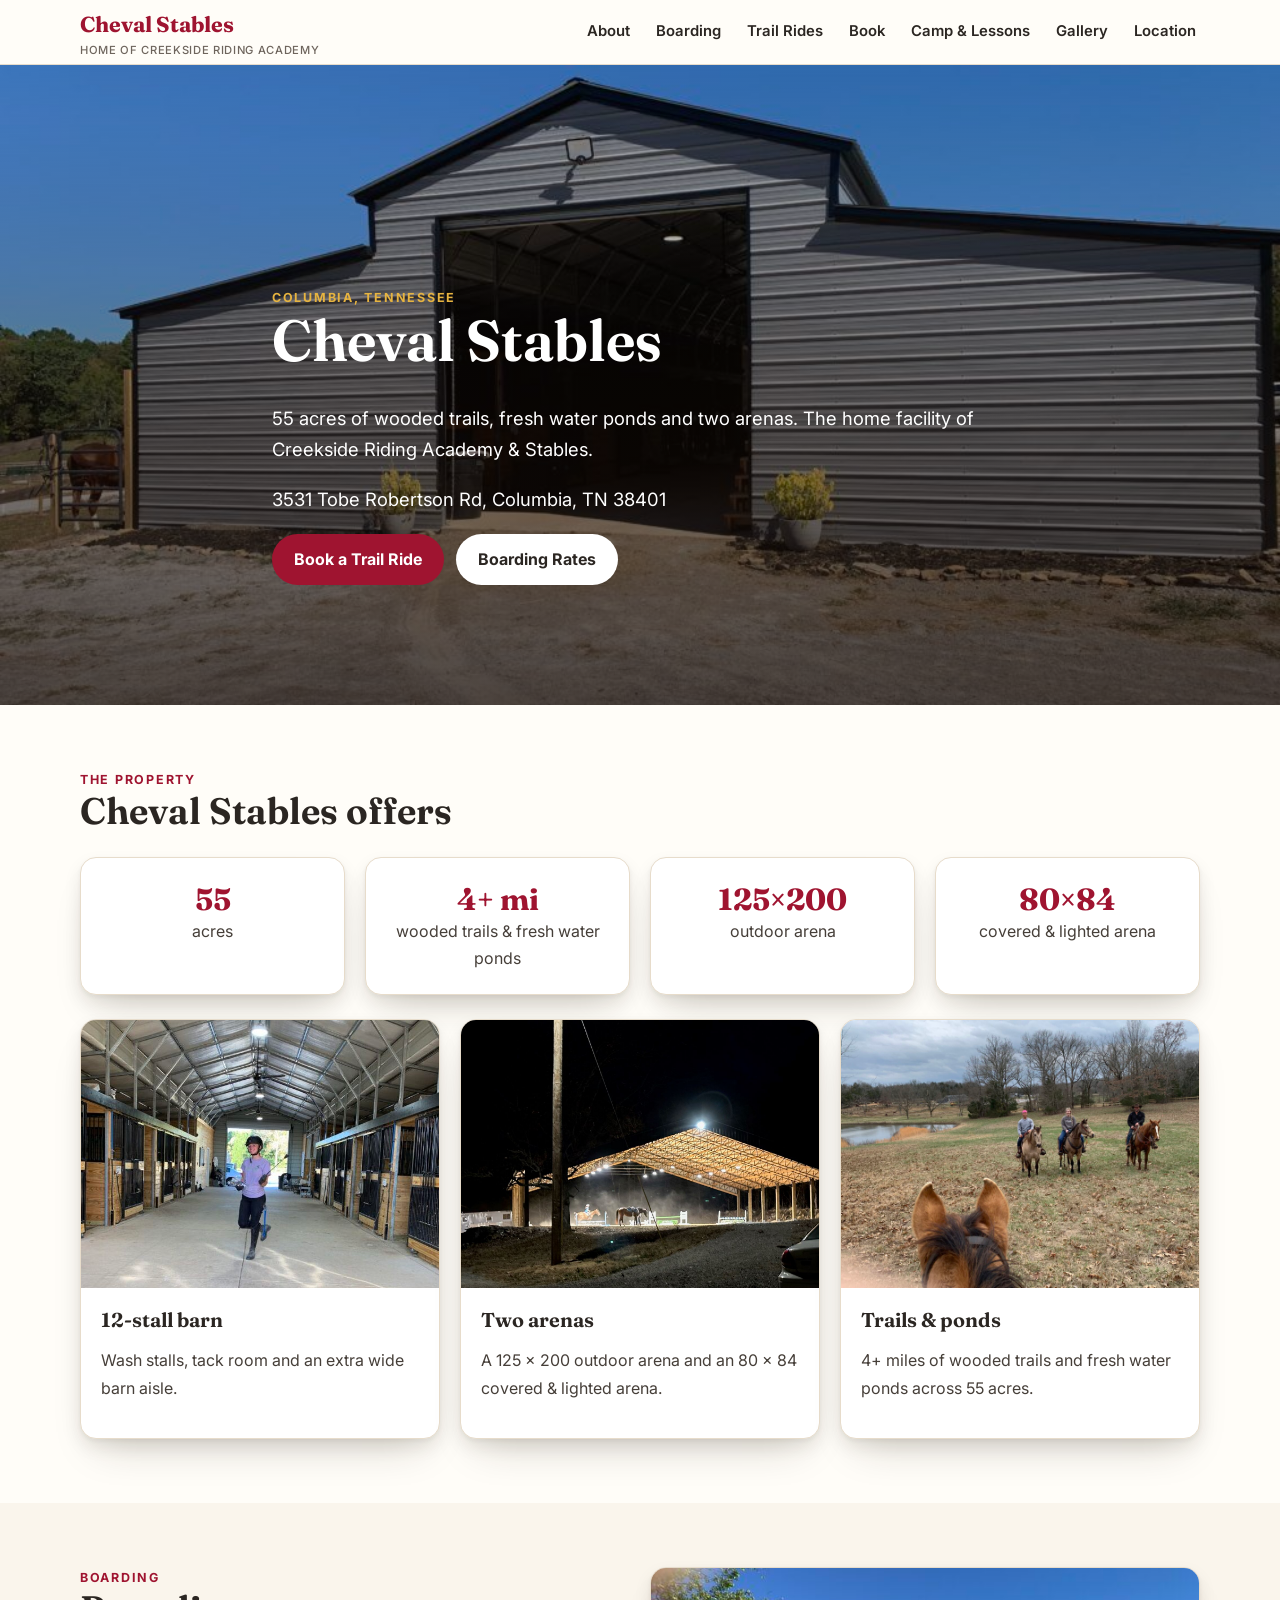
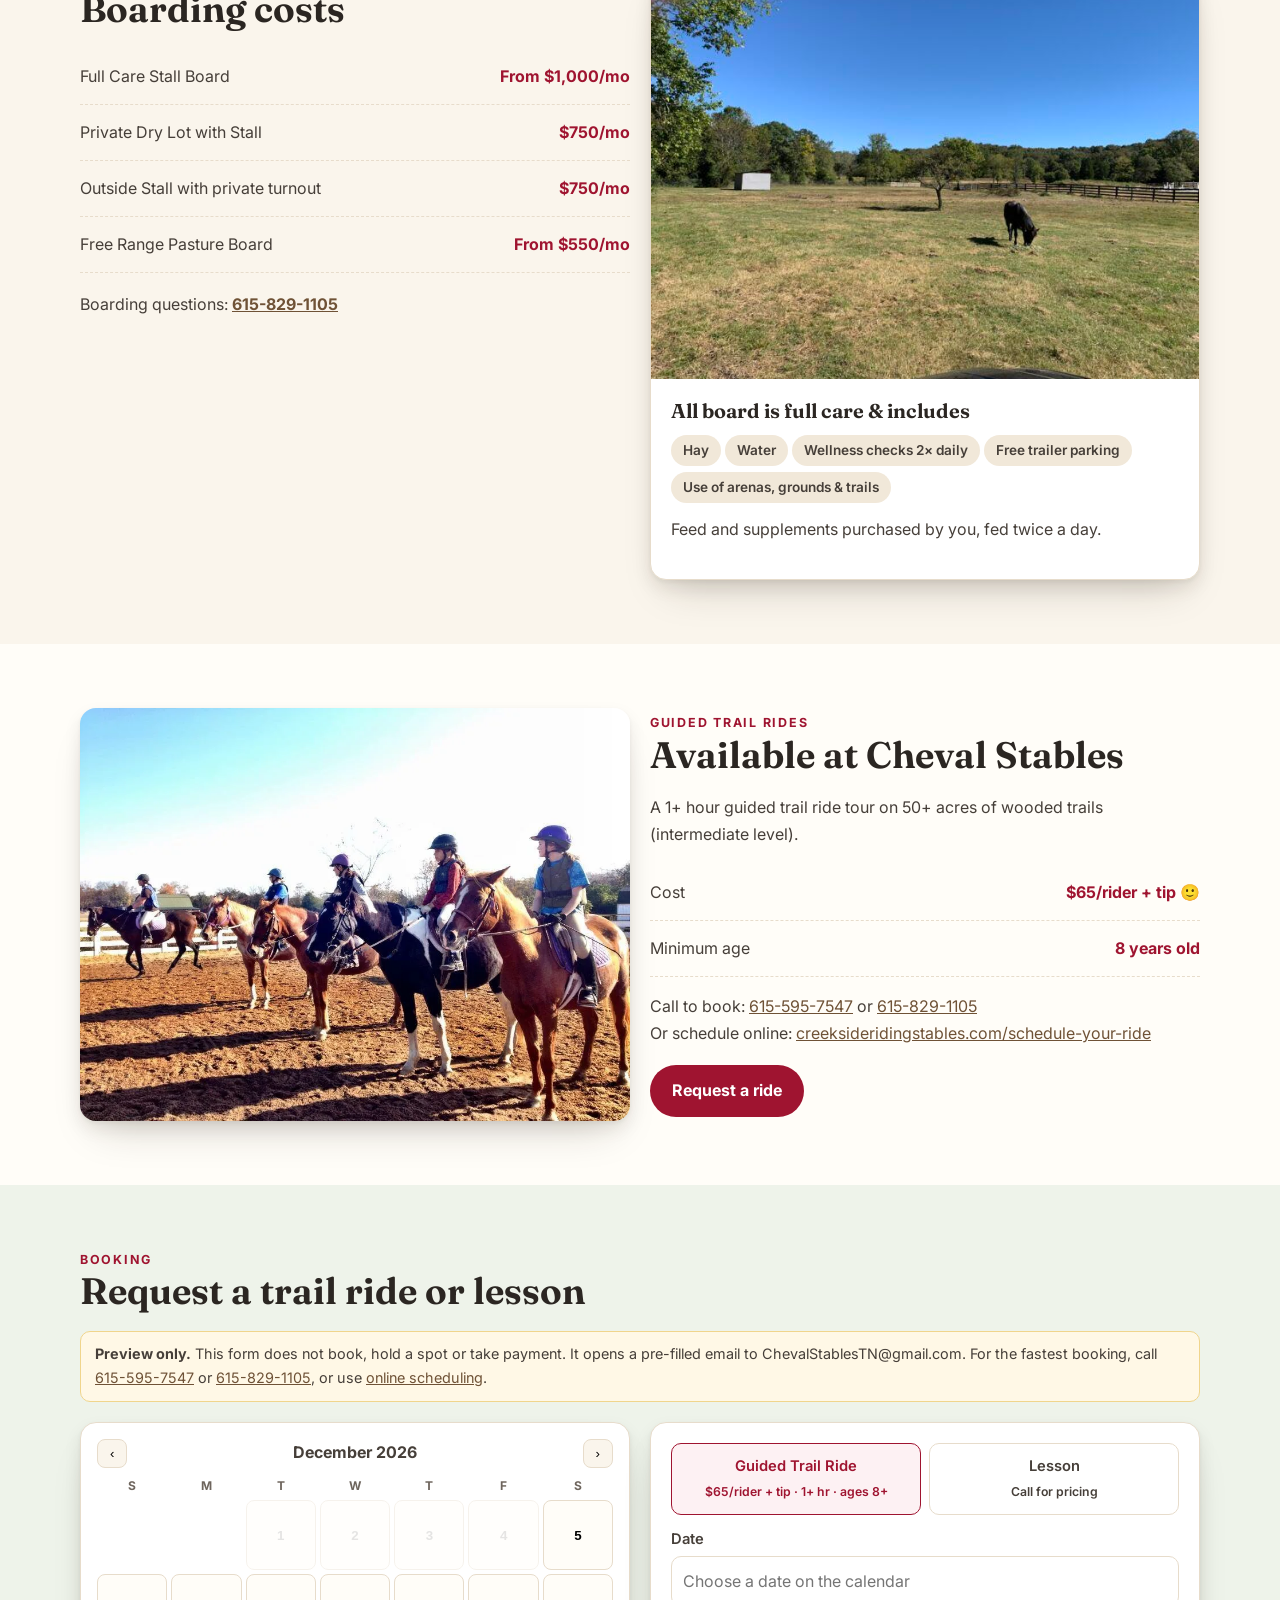
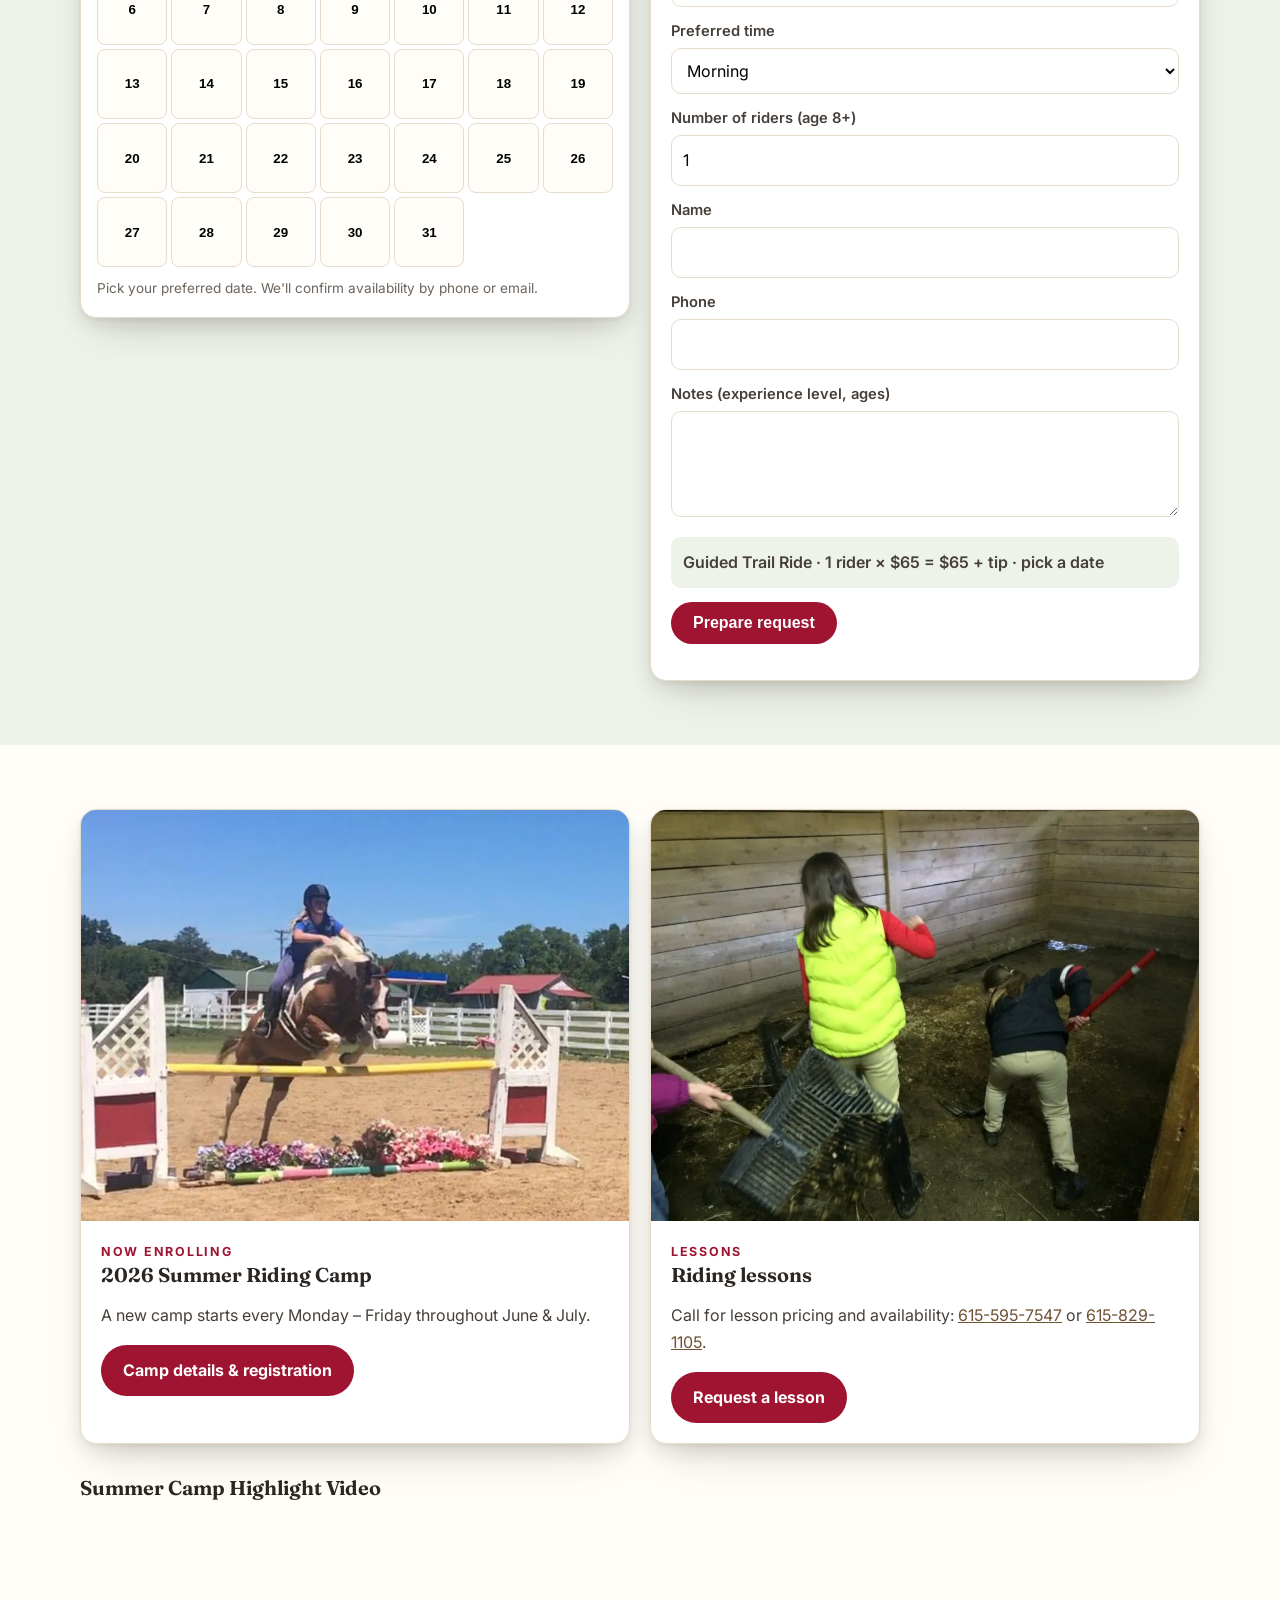
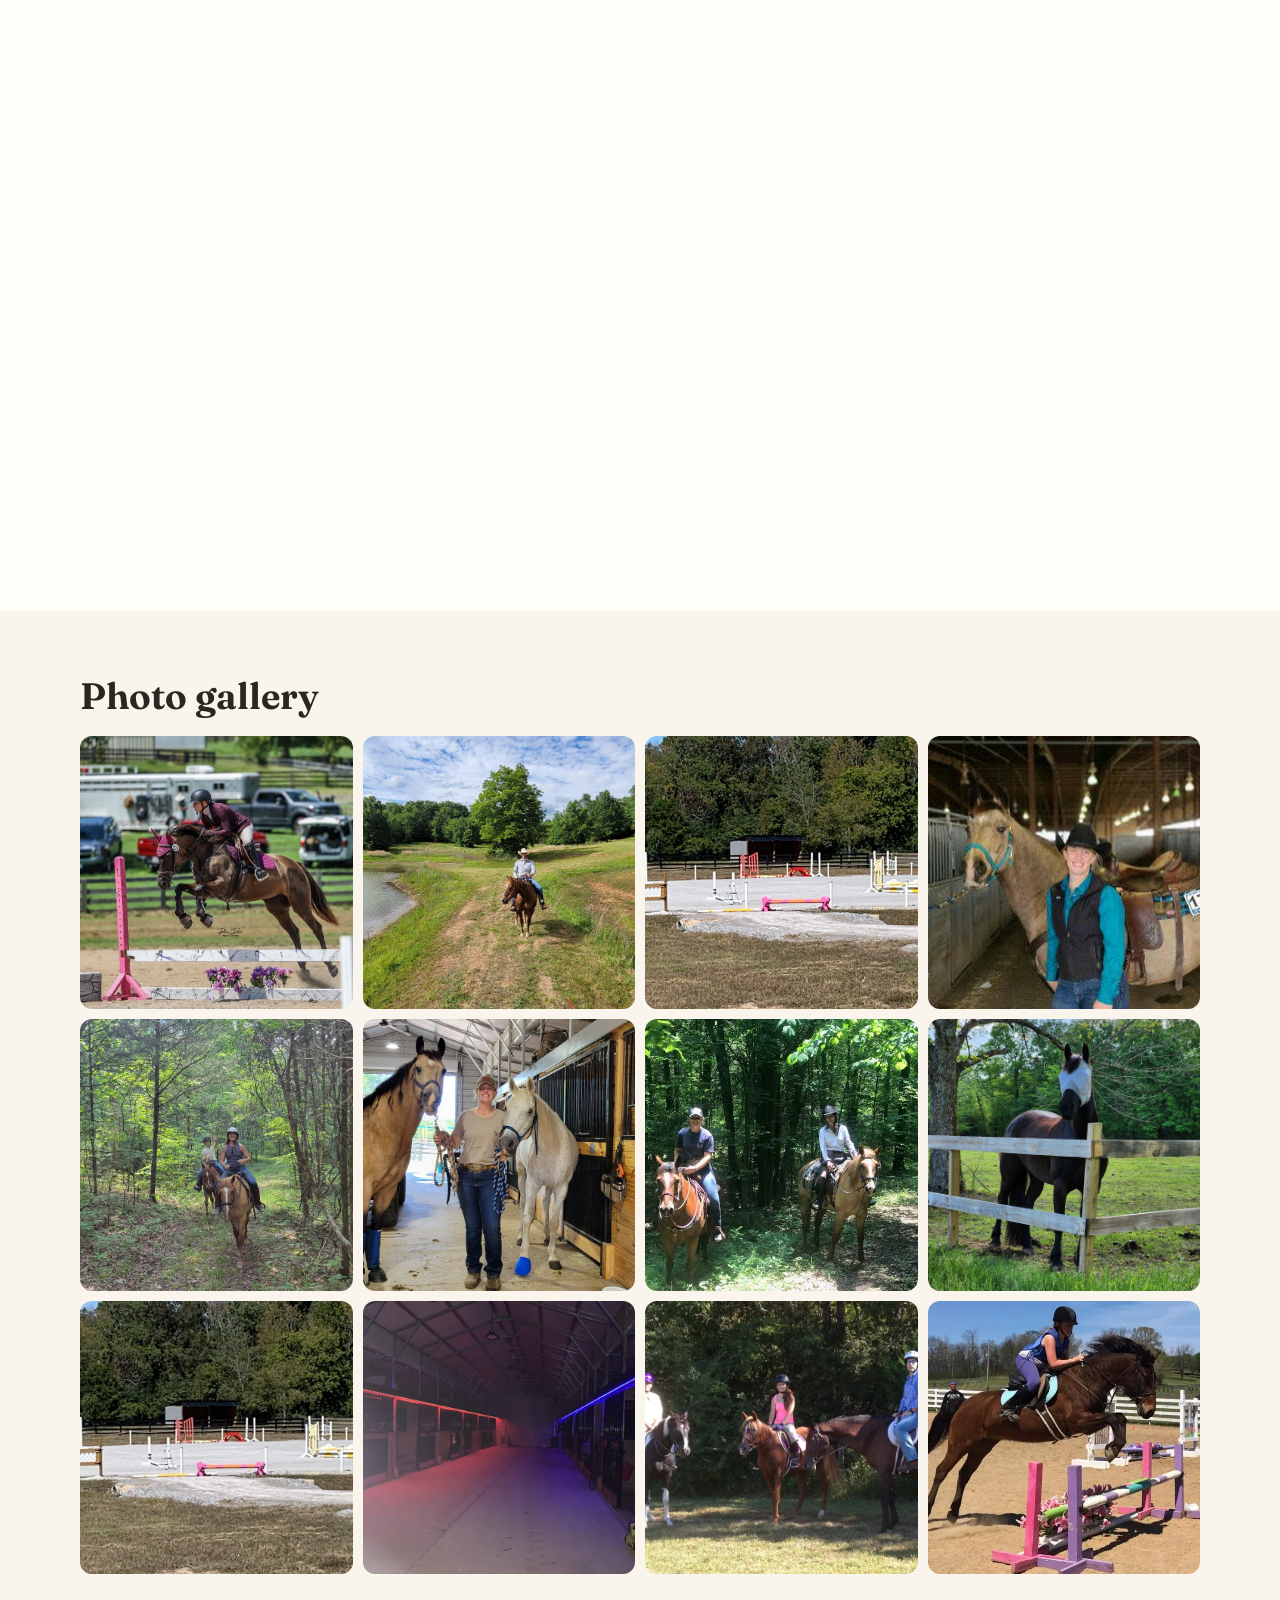
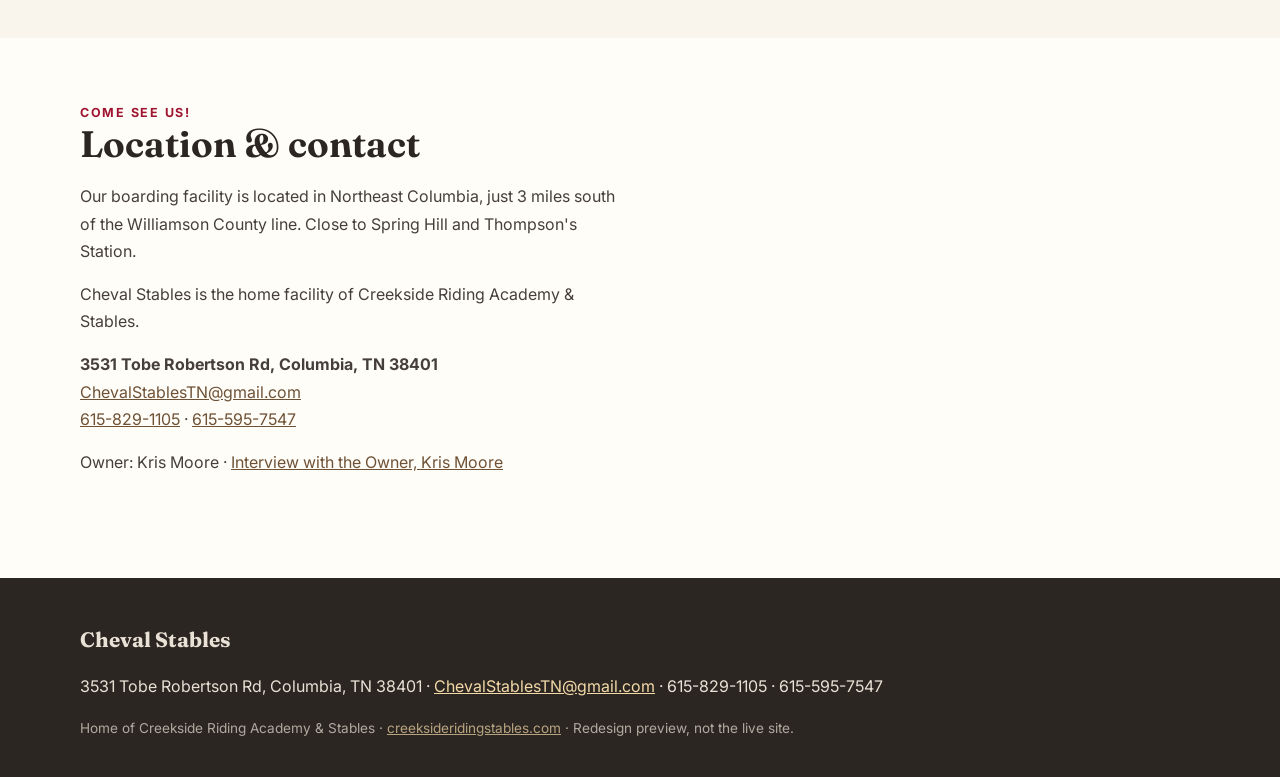
==== index.html @ 829c34f7 "Cheval Stables redesign preview (draft)" ====
<!doctype html><html lang="en"><head><meta charset="utf-8"><meta name="viewport" content="width=device-width,initial-scale=1">
<title>Cheval Stables · Boarding, Trail Rides & Lessons · Columbia, TN</title>
<meta name="description" content="Cheval Stables, 3531 Tobe Robertson Rd, Columbia, TN, home facility of Creekside Riding Academy & Stables. 55 acres, horse boarding, guided trail rides, lessons and summer camp.">
<link rel="preconnect" href="https://fonts.googleapis.com"><link href="https://fonts.googleapis.com/css2?family=Fraunces:opsz,wght@9..144,600;9..144,700&family=Inter:wght@400;600;700&display=swap" rel="stylesheet">
<link rel="stylesheet" href="css/style.css"></head><body>
<header><div class="wrap bar"><a class="brand" href="#top">Cheval Stables<small>Home of Creekside Riding Academy</small></a>
<nav><button class="tog" aria-expanded="false" aria-label="Menu">Menu</button><ul><li><a href="#about">About</a></li><li><a href="#boarding">Boarding</a></li><li><a href="#trail">Trail Rides</a></li><li><a href="#book">Book</a></li><li><a href="#camp">Camp & Lessons</a></li><li><a href="#gallery">Gallery</a></li><li><a href="#location">Location</a></li></ul></nav></div></header>
<main id="top">
<section class="hero"><div class="wrap"><div class="eyebrow">Columbia, Tennessee</div><h1>Cheval Stables</h1>
<p>55 acres of wooded trails, fresh water ponds and two arenas. The home facility of Creekside Riding Academy &amp; Stables.</p>
<p>3531 Tobe Robertson Rd, Columbia, TN 38401</p>
<div class="ctas"><a class="btn" href="#book">Book a Trail Ride</a><a class="btn alt" href="#boarding">Boarding Rates</a></div></div></section>

<section id="about"><div class="wrap"><div class="eyebrow" style="color:var(--red)">The Property</div><h2>Cheval Stables offers</h2>
<div class="grid g4" style="margin:24px 0"><div class="card stat"><b>55</b>acres</div><div class="card stat"><b>4+ mi</b>wooded trails &amp; fresh water ponds</div><div class="card stat"><b>125×200</b>outdoor arena</div><div class="card stat"><b>80×84</b>covered &amp; lighted arena</div></div>
<div class="grid g3">
<div class="card"><img src="img/Barn-aisle-Charlize-640x853b.jpg" alt="Barn aisle"><div class="b"><h3>12-stall barn</h3><p>Wash stalls, tack room and an extra wide barn aisle.</p></div></div>
<div class="card"><img src="img/Lighted-arena.jpg" alt="Covered and lighted arena"><div class="b"><h3>Two arenas</h3><p>A 125 × 200 outdoor arena and an 80 × 84 covered &amp; lighted arena.</p></div></div>
<div class="card"><img src="img/Trail-riders-near-pond-scaled.jpg" alt="Trail riders near a pond"><div class="b"><h3>Trails &amp; ponds</h3><p>4+ miles of wooded trails and fresh water ponds across 55 acres.</p></div></div></div></div></section>

<section id="boarding" class="alt-bg"><div class="wrap grid g2" style="align-items:start"><div><div class="eyebrow" style="color:var(--red)">Boarding</div><h2>Boarding costs</h2>
<div class="price"><span>Full Care Stall Board</span><b>From $1,000/mo</b></div>
<div class="price"><span>Private Dry Lot with Stall</span><b>$750/mo</b></div>
<div class="price"><span>Outside Stall with private turnout</span><b>$750/mo</b></div>
<div class="price"><span>Free Range Pasture Board</span><b>From $550/mo</b></div>
<p style="margin-top:18px">Boarding questions: <a href="tel:6158291105"><b>615-829-1105</b></a></p></div>
<div class="card"><img src="img/kbar-pasture-640x480-1.jpg" alt="Pasture"><div class="b"><h3>All board is full care &amp; includes</h3>
<span class="pill">Hay</span><span class="pill">Water</span><span class="pill">Wellness checks 2× daily</span><span class="pill">Free trailer parking</span><span class="pill">Use of arenas, grounds &amp; trails</span>
<p style="margin-top:10px">Feed and supplements purchased by you, fed twice a day.</p></div></div></div></section>

<section id="trail"><div class="wrap grid g2" style="align-items:center"><img src="img/home-trail.webp" alt="Guided trail ride" style="border-radius:var(--r);box-shadow:var(--sh)">
<div><div class="eyebrow" style="color:var(--red)">Guided Trail Rides</div><h2>Available at Cheval Stables</h2>
<p>A 1+ hour guided trail ride tour on 50+ acres of wooded trails (intermediate level).</p>
<div class="price"><span>Cost</span><b>$65/rider + tip 🙂</b></div><div class="price"><span>Minimum age</span><b>8 years old</b></div>
<p style="margin-top:16px">Call to book: <a href="tel:6155957547">615-595-7547</a> or <a href="tel:6158291105">615-829-1105</a><br>Or schedule online: <a href="https://creeksideridingstables.com/schedule-your-ride">creeksideridingstables.com/schedule-your-ride</a></p>
<div class="ctas"><a class="btn" href="#book">Request a ride</a></div></div></div></section>

<section id="book" class="green-bg"><div class="wrap"><div class="eyebrow" style="color:var(--red)">Booking</div><h2>Request a trail ride or lesson</h2>
<p class="note"><b>Preview only.</b> This form does not book, hold a spot or take payment. It opens a pre-filled email to ChevalStablesTN@gmail.com. For the fastest booking, call <a href="tel:6155957547">615-595-7547</a> or <a href="tel:6158291105">615-829-1105</a>, or use <a href="https://creeksideridingstables.com/schedule-your-ride">online scheduling</a>.</p>
<div class="grid g2" style="margin-top:20px;align-items:start">
<div class="cal"><div class="cal-h"><button id="prev" type="button" aria-label="Previous month">‹</button><b id="mon"></b><button id="next" type="button" aria-label="Next month">›</button></div><div class="days" id="days"></div>
<p style="font-size:.85rem;color:var(--muted);margin:10px 0 0">Pick your preferred date. We'll confirm availability by phone or email.</p></div>
<form id="bk" class="card b" style="padding:20px">
<div class="seg"><label><input type="radio" name="svc" value="trail" checked><span>Guided Trail Ride<br><small>$65/rider + tip · 1+ hr · ages 8+</small></span></label><label><input type="radio" name="svc" value="lesson"><span>Lesson<br><small>Call for pricing</small></span></label></div>
<label>Date</label><input id="date" name="date" readonly placeholder="Choose a date on the calendar">
<label>Preferred time</label><select name="time"><option>Morning</option><option>Midday</option><option>Afternoon</option><option>Flexible</option></select>
<label id="riderwrap"><span>Number of riders</span></label><input name="riders" type="number" min="1" max="20" value="1">
<label>Name</label><input name="name" required><label>Phone</label><input name="phone" type="tel" required>
<label>Notes (experience level, ages)</label><textarea name="notes" rows="3"></textarea>
<div class="summary" id="sum"></div>
<p style="margin-top:14px"><button class="btn" type="submit">Prepare request</button></p>
<p id="res" class="note" hidden>Preview only: nothing was booked or charged. <a id="mail" href="#">Open the pre-filled email</a> or call 615-595-7547 / 615-829-1105.</p></form></div></div></section>

<section id="camp"><div class="wrap grid g2"><div class="card"><img src="img/camp.webp" alt="Summer camp"><div class="b"><div class="eyebrow" style="color:var(--red)">Now enrolling</div><h3>2026 Summer Riding Camp</h3><p>A new camp starts every Monday – Friday throughout June &amp; July.</p><a class="btn" href="https://creeksideridingstables.com/2026-camp">Camp details &amp; registration</a></div></div>
<div class="card"><img src="img/lesson.webp" alt="Riding lesson"><div class="b"><div class="eyebrow" style="color:var(--red)">Lessons</div><h3>Riding lessons</h3><p>Call for lesson pricing and availability: <a href="tel:6155957547">615-595-7547</a> or <a href="tel:6158291105">615-829-1105</a>.</p><a class="btn" href="#book">Request a lesson</a></div></div></div>
<div class="wrap" style="margin-top:32px"><h3>Summer Camp Highlight Video</h3><iframe src="https://www.youtube.com/embed/dx2JWPvNsD4" title="Summer Camp Highlight Video" loading="lazy" allowfullscreen></iframe></div></section>

<section id="gallery" class="alt-bg"><div class="wrap"><h2>Photo gallery</h2><div class="gallery">
<img src="img/Charlize-Jumping.jpg" alt="Jumping" loading="lazy"><img src="img/Trail-rider-near-pond-2-scaled.jpg" alt="Trail rider by pond" loading="lazy"><img src="img/Arena-Run-in-close-up-640x480-2.jpg" alt="Arena run-in" loading="lazy"><img src="img/savanna.jpg" alt="Horse" loading="lazy">
<img src="img/20230602_120115-scaled.jpg" alt="Property" loading="lazy"><img src="img/20230615_090459-scaled.jpg" alt="Property" loading="lazy"><img src="img/IMG_0937b-1.jpg" alt="Horse" loading="lazy"><img src="img/1000002490.jpg" alt="Property" loading="lazy">
<img src="img/arena.webp" alt="Arena" loading="lazy"><img src="img/night-lights.webp" alt="Lighted arena at night" loading="lazy"><img src="img/trail2.webp" alt="Trail" loading="lazy"><img src="img/home-jump.webp" alt="Jumping" loading="lazy"></div></div></section>

<section id="location"><div class="wrap grid g2"><div><div class="eyebrow" style="color:var(--red)">Come see us!</div><h2>Location &amp; contact</h2>
<p>Our boarding facility is located in Northeast Columbia, just 3 miles south of the Williamson County line. Close to Spring Hill and Thompson's Station.</p>
<p>Cheval Stables is the home facility of Creekside Riding Academy &amp; Stables.</p>
<p><b>3531 Tobe Robertson Rd, Columbia, TN 38401</b><br><a href="mailto:ChevalStablesTN@gmail.com">ChevalStablesTN@gmail.com</a><br><a href="tel:6158291105">615-829-1105</a> · <a href="tel:6155957547">615-595-7547</a></p>
<p>Owner: Kris Moore · <a href="https://nashvillevoyager.com/interview/inspiring-conversations-with-kristine-moore-of-cheval-stables-creekside-riding-academy-stables/">Interview with the Owner, Kris Moore</a></p></div>
<iframe src="https://maps.google.com/maps?q=3531%20Tobe%20Robertson%20Rd%2C%20Columbia%2C%20TN%2038401&output=embed" title="Map" loading="lazy" style="aspect-ratio:4/3"></iframe></div></section></main>
<footer><div class="wrap"><b style="font-family:var(--fd);font-size:1.3rem">Cheval Stables</b><p>3531 Tobe Robertson Rd, Columbia, TN 38401 · <a href="mailto:ChevalStablesTN@gmail.com">ChevalStablesTN@gmail.com</a> · 615-829-1105 · 615-595-7547</p><p style="font-size:.85rem;opacity:.7">Home of Creekside Riding Academy &amp; Stables · <a href="https://creeksideridingstables.com/">creeksideridingstables.com</a> · Redesign preview, not the live site.</p></div></footer>
<script src="js/main.js"></script></body></html>
---- css/style.css ----
:root{--red:#9f1430;--red-d:#6e0d22;--leather:#997551;--leather-d:#6f5236;--cream:#faf5ec;--ivory:#fffdf8;--sand:#f1e8d9;--green:#2f5d3a;--green-t:#eef3ea;--gold:#e7b440;--ink:#2b2622;--text:#463f39;--muted:#6e655d;--line:#e7dccb;--fd:"Fraunces",Georgia,serif;--fb:"Inter",system-ui,sans-serif;--r:16px;--sh:0 2px 4px rgba(43,30,18,.05),0 8px 18px rgba(43,30,18,.08),0 22px 40px -18px rgba(43,30,18,.22);--max:1160px}
*{box-sizing:border-box}html{scroll-behavior:smooth}body{margin:0;background:var(--ivory);color:var(--text);font:1rem/1.7 var(--fb);-webkit-font-smoothing:antialiased}
img{max-width:100%;display:block}a{color:var(--leather-d)}a:hover{color:var(--red)}
h1,h2,h3{font-family:var(--fd);color:var(--ink);line-height:1.15;margin:0 0 .5em;font-weight:650}
h1{font-size:clamp(2.2rem,1.5rem + 3vw,3.6rem);color:#fff}h2{font-size:clamp(1.6rem,1.2rem + 1.4vw,2.3rem)}h3{font-size:1.25rem}
.wrap{max-width:var(--max);margin:0 auto;padding:0 20px}
header{position:sticky;top:0;z-index:20;background:rgba(255,253,248,.94);backdrop-filter:blur(8px);border-bottom:1px solid var(--line)}
.bar{display:flex;align-items:center;justify-content:space-between;gap:12px;min-height:64px}
.brand{font-family:var(--fd);font-size:1.35rem;font-weight:700;color:var(--red);text-decoration:none}.brand small{display:block;font:500 .7rem var(--fb);color:var(--muted);letter-spacing:.06em;text-transform:uppercase}
nav ul{list-style:none;margin:0;padding:0;display:none}nav.open ul{display:block;position:absolute;left:0;right:0;top:64px;background:var(--ivory);border-bottom:1px solid var(--line);padding:8px 20px}
nav a{display:block;padding:10px 4px;text-decoration:none;font-weight:600;color:var(--ink)}
.tog{border:1px solid var(--line);background:#fff;border-radius:10px;padding:8px 12px;font-weight:600}
@media(min-width:900px){.tog{display:none}nav ul{display:flex;gap:18px}nav a{font-size:.93rem}}
.btn{display:inline-block;background:var(--red);color:#fff!important;text-decoration:none;padding:12px 22px;border-radius:999px;font-weight:700;border:0;cursor:pointer;font-size:1rem}.btn:hover{background:var(--red-d)}.btn.alt{background:#fff;color:var(--ink)!important}
.hero{position:relative;min-height:min(78vh,640px);display:flex;align-items:flex-end;color:#fff;background:#222 url(../img/barn-front-flowers-1024x768-1.jpg) center/cover}
.hero:before{content:"";position:absolute;inset:0;background:linear-gradient(180deg,rgba(0,0,0,.15),rgba(20,10,5,.75))}
.hero .wrap{position:relative;padding-top:80px;padding-bottom:56px}.eyebrow{text-transform:uppercase;letter-spacing:.14em;font-size:.78rem;font-weight:700;color:var(--gold)}
.hero p{font-size:1.15rem;max-width:40em}.ctas{display:flex;flex-wrap:wrap;gap:12px;margin-top:18px}
section{padding:64px 0}.alt-bg{background:var(--cream)}.green-bg{background:var(--green-t)}
.grid{display:grid;gap:20px}@media(min-width:700px){.g2{grid-template-columns:1fr 1fr}.g3{grid-template-columns:repeat(3,1fr)}.g4{grid-template-columns:repeat(4,1fr)}}
.card{background:#fff;border:1px solid var(--line);border-radius:var(--r);box-shadow:var(--sh);overflow:hidden}.card .b{padding:20px}
.card img{aspect-ratio:4/3;object-fit:cover;width:100%}
.stat{padding:22px;text-align:center}.stat b{display:block;font:700 1.9rem var(--fd);color:var(--red)}
.price{display:flex;justify-content:space-between;gap:10px;padding:14px 0;border-bottom:1px dashed var(--line)}.price b{color:var(--red);white-space:nowrap}
.pill{display:inline-block;background:var(--sand);border-radius:999px;padding:4px 12px;font-size:.85rem;font-weight:600;margin:3px 4px 3px 0}
.gallery{display:grid;grid-template-columns:repeat(2,1fr);gap:10px}@media(min-width:800px){.gallery{grid-template-columns:repeat(4,1fr)}}
.gallery img{aspect-ratio:1;object-fit:cover;width:100%;border-radius:12px}
.cal{background:#fff;border:1px solid var(--line);border-radius:var(--r);padding:16px;box-shadow:var(--sh)}
.cal-h{display:flex;justify-content:space-between;align-items:center;margin-bottom:8px}.cal-h button{border:1px solid var(--line);background:var(--cream);border-radius:8px;padding:6px 12px;cursor:pointer}
.days{display:grid;grid-template-columns:repeat(7,1fr);gap:4px;text-align:center}.days .dow{font-size:.75rem;font-weight:700;color:var(--muted)}
.days button{aspect-ratio:1;border:1px solid var(--line);background:var(--ivory);border-radius:8px;cursor:pointer;font-weight:600}.days button:disabled{opacity:.35;cursor:default}.days button.sel{background:var(--red);color:#fff;border-color:var(--red)}
form label{display:block;font-weight:600;font-size:.92rem;margin:12px 0 4px}form input,form select,form textarea{width:100%;padding:11px;border:1px solid var(--line);border-radius:10px;font:inherit;background:#fff}
.seg{display:flex;gap:8px}.seg label{flex:1;margin:0;border:1px solid var(--line);border-radius:10px;padding:10px;text-align:center;cursor:pointer;background:#fff}.seg input{display:none}.seg input:checked+span{color:var(--red)}.seg label:has(input:checked){border-color:var(--red);background:#fdf1f3}
.note{background:#fff8e6;border:1px solid #f0d58c;border-radius:10px;padding:10px 14px;font-size:.9rem}
.summary{background:var(--green-t);border-radius:10px;padding:12px;margin-top:12px;font-weight:600}
footer{background:var(--ink);color:#e9e1d6;padding:44px 0 24px}footer a{color:#f3d9a8}
iframe{width:100%;aspect-ratio:16/9;border:0;border-radius:var(--r)}
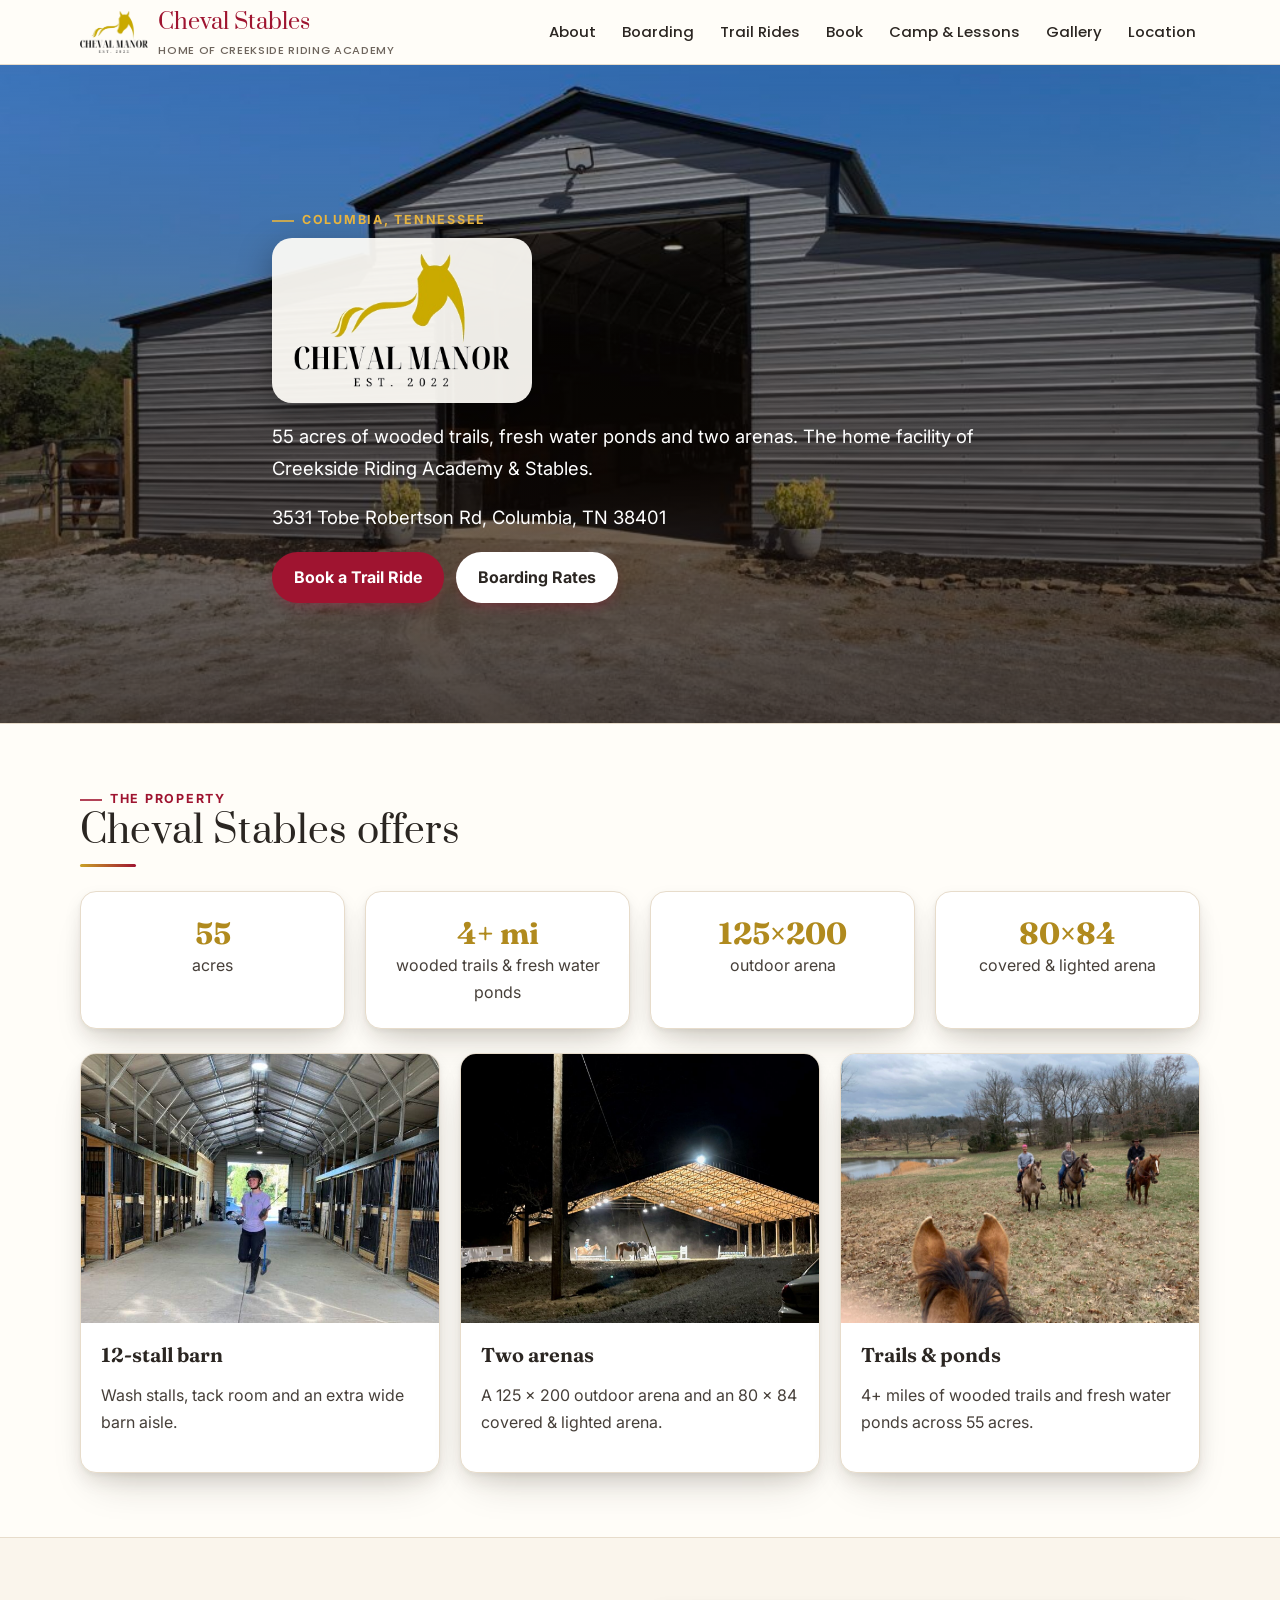
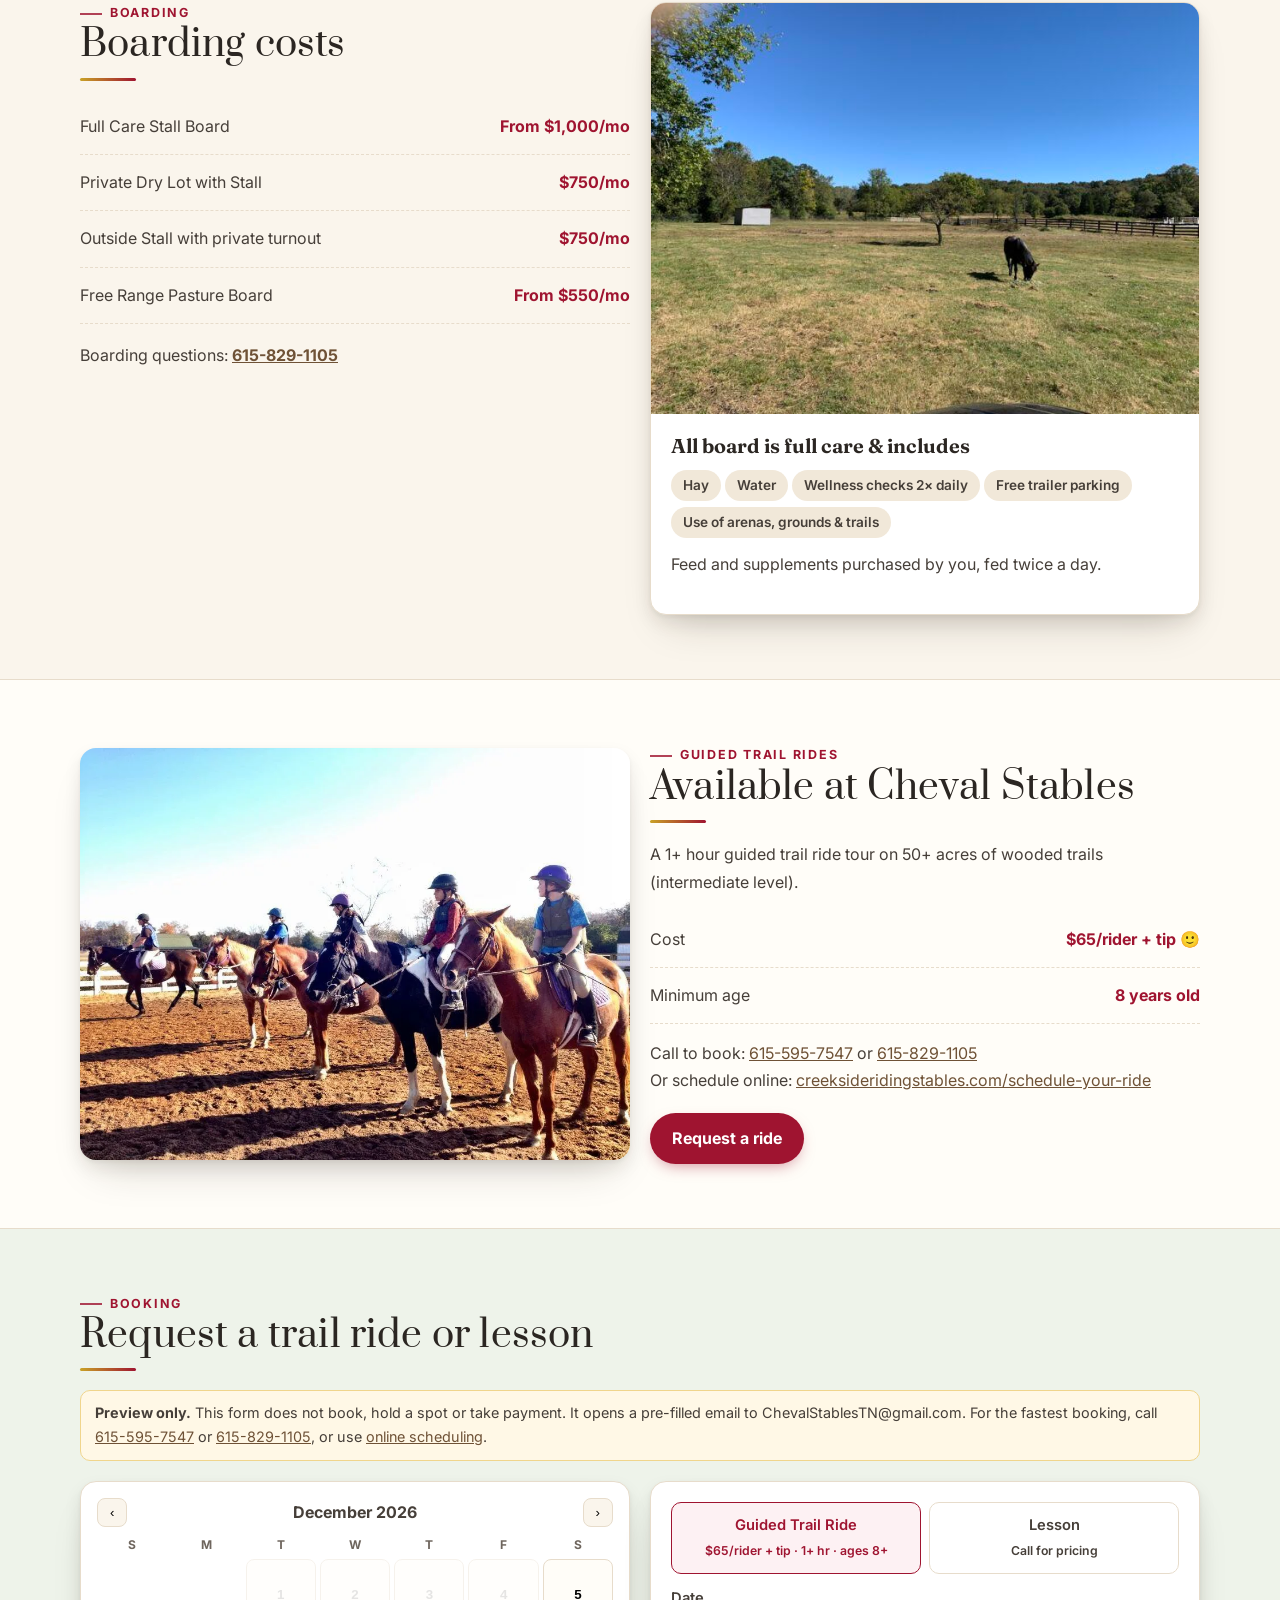
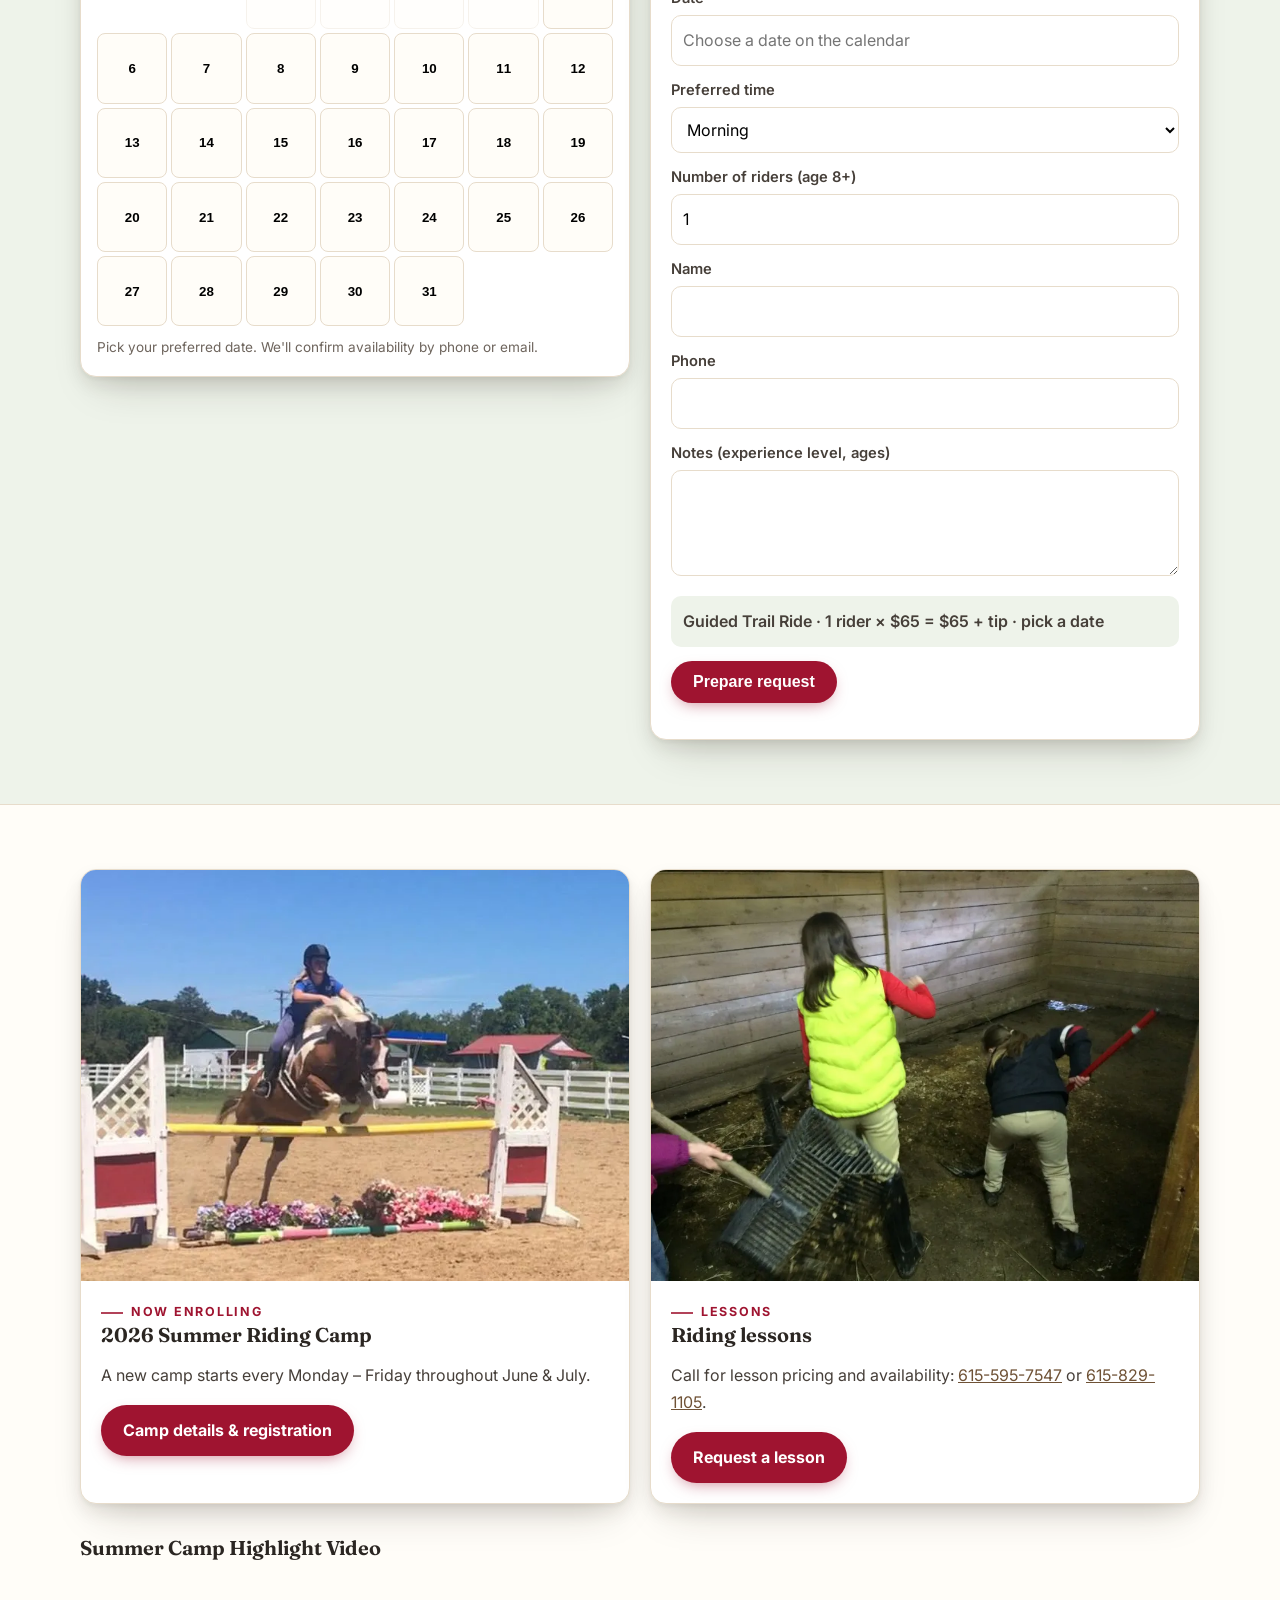
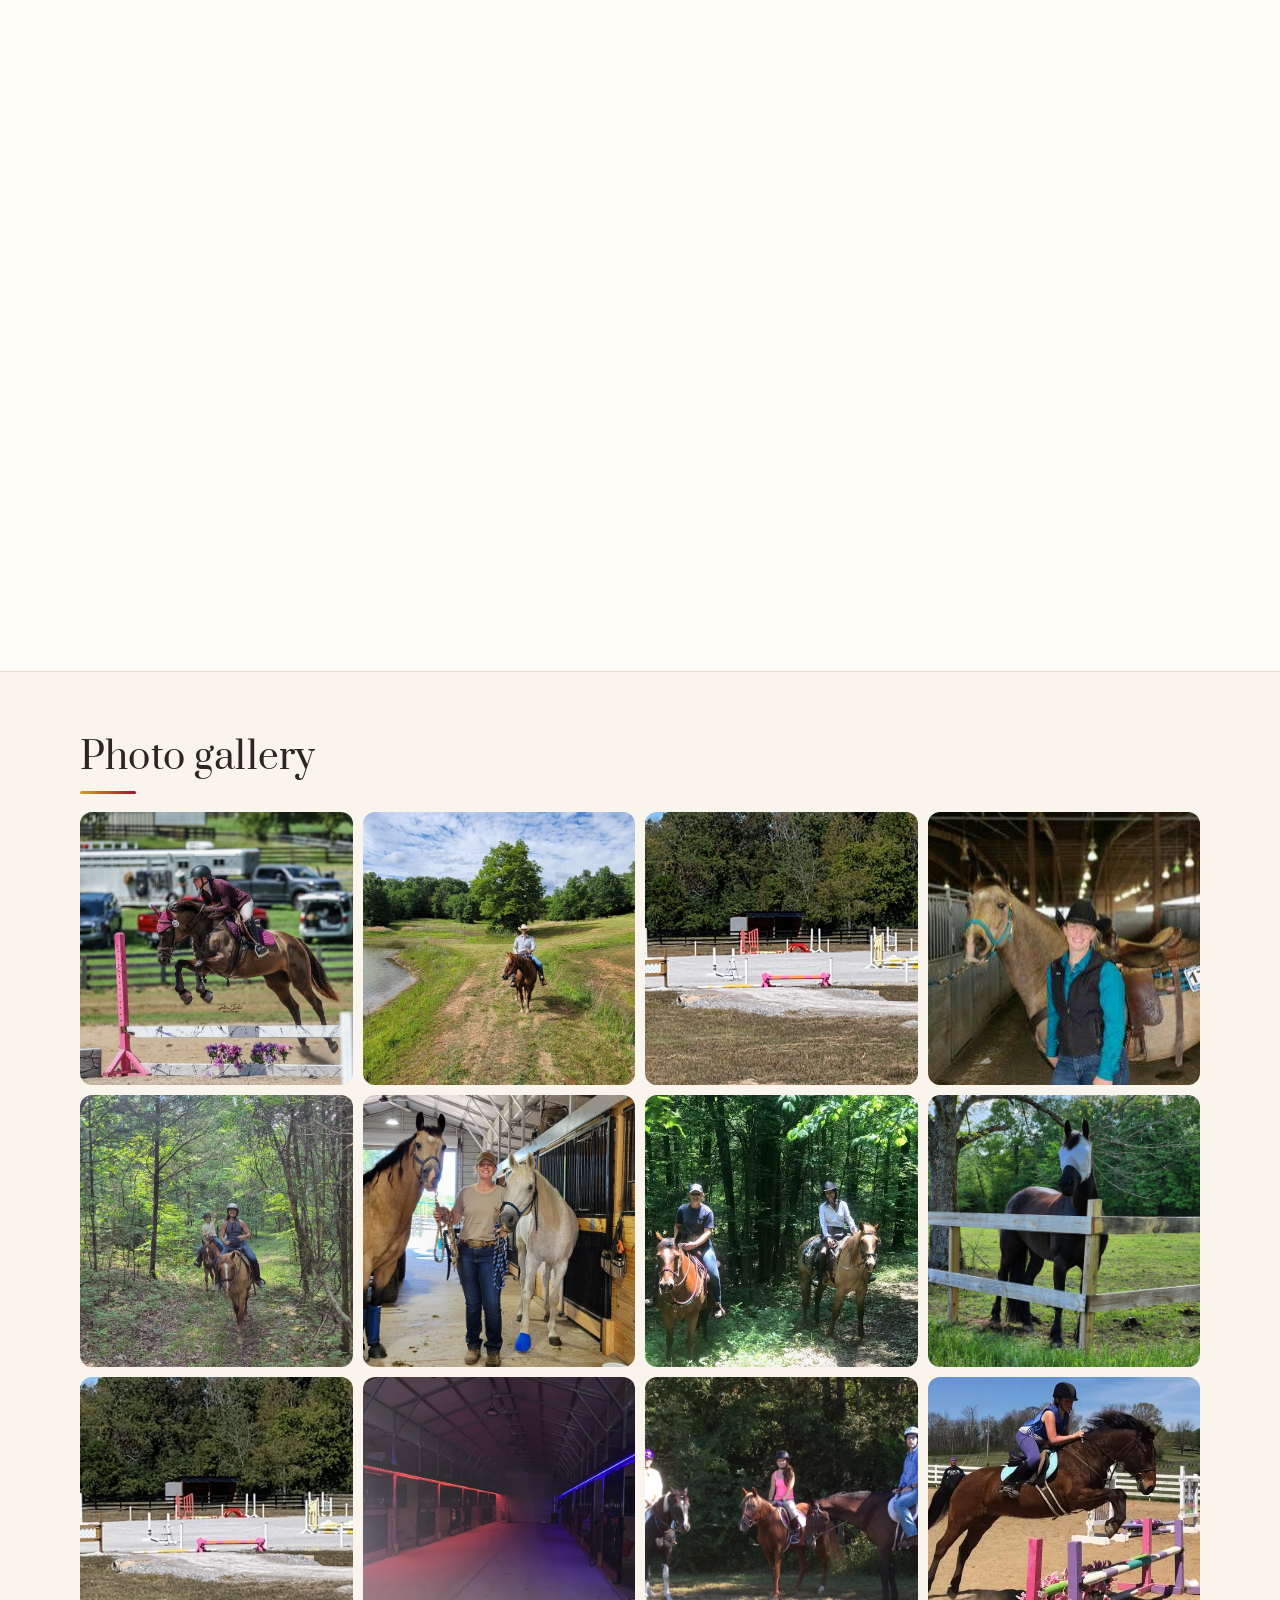
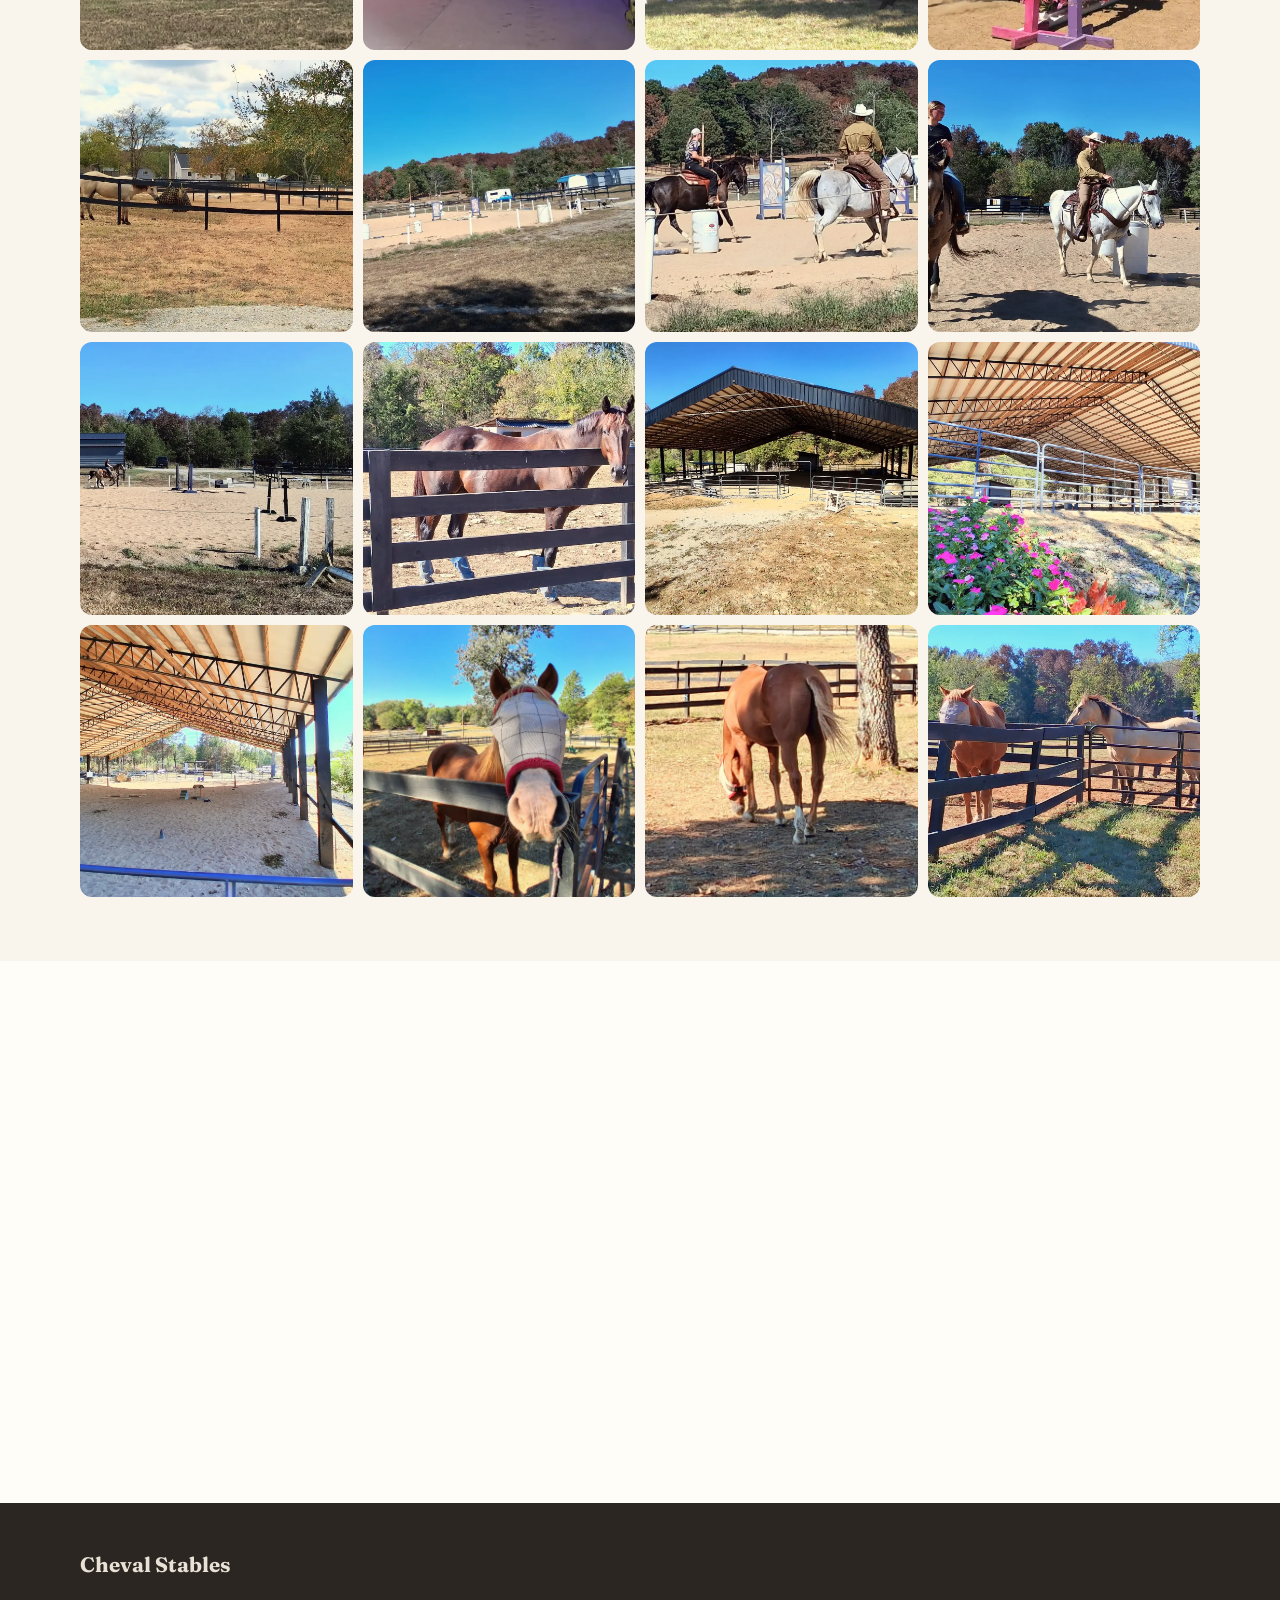
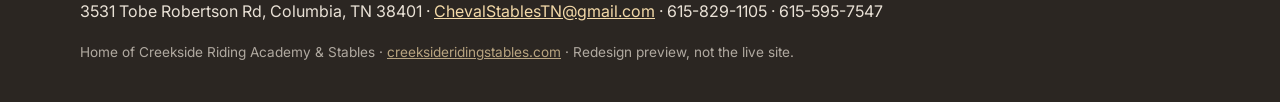
==== commit 8387fb4b: "Add Cheval logo (header + hero), Prata/Poppins type, scroll/hover motion, Creekside photo gallery wi" ====
--- a/index.html
+++ b/index.html
@@ -1,24 +1,24 @@
 <!doctype html><html lang="en"><head><meta charset="utf-8"><meta name="viewport" content="width=device-width,initial-scale=1">
 <title>Cheval Stables · Boarding, Trail Rides & Lessons · Columbia, TN</title>
 <meta name="description" content="Cheval Stables, 3531 Tobe Robertson Rd, Columbia, TN, home facility of Creekside Riding Academy & Stables. 55 acres, horse boarding, guided trail rides, lessons and summer camp.">
-<link rel="preconnect" href="https://fonts.googleapis.com"><link href="https://fonts.googleapis.com/css2?family=Fraunces:opsz,wght@9..144,600;9..144,700&family=Inter:wght@400;600;700&display=swap" rel="stylesheet">
+<link rel="preconnect" href="https://fonts.googleapis.com"><link href="https://fonts.googleapis.com/css2?family=Prata&family=Poppins:wght@500;600&family=Fraunces:opsz,wght@9..144,600;9..144,700&family=Inter:wght@400;600;700&display=swap" rel="stylesheet">
 <link rel="stylesheet" href="css/style.css"></head><body>
-<header><div class="wrap bar"><a class="brand" href="#top">Cheval Stables<small>Home of Creekside Riding Academy</small></a>
+<header><div class="wrap bar"><a class="brand" href="#top"><img src="img/cheval-logo.png" alt="" width="76" height="47"><span>Cheval Stables<small>Home of Creekside Riding Academy</small></span></a>
 <nav><button class="tog" aria-expanded="false" aria-label="Menu">Menu</button><ul><li><a href="#about">About</a></li><li><a href="#boarding">Boarding</a></li><li><a href="#trail">Trail Rides</a></li><li><a href="#book">Book</a></li><li><a href="#camp">Camp & Lessons</a></li><li><a href="#gallery">Gallery</a></li><li><a href="#location">Location</a></li></ul></nav></div></header>
 <main id="top">
-<section class="hero"><div class="wrap"><div class="eyebrow">Columbia, Tennessee</div><h1>Cheval Stables</h1>
+<section class="hero"><div class="wrap"><div class="eyebrow">Columbia, Tennessee</div><h1 class="hero-title"><img class="hero-logo" src="img/cheval-logo.png" alt="Cheval Stables" width="304" height="187"></h1>
 <p>55 acres of wooded trails, fresh water ponds and two arenas. The home facility of Creekside Riding Academy &amp; Stables.</p>
 <p>3531 Tobe Robertson Rd, Columbia, TN 38401</p>
 <div class="ctas"><a class="btn" href="#book">Book a Trail Ride</a><a class="btn alt" href="#boarding">Boarding Rates</a></div></div></section>
 
-<section id="about"><div class="wrap"><div class="eyebrow" style="color:var(--red)">The Property</div><h2>Cheval Stables offers</h2>
+<section id="about" class="reveal reveal"><div class="wrap"><div class="eyebrow" style="color:var(--red)">The Property</div><h2>Cheval Stables offers</h2>
 <div class="grid g4" style="margin:24px 0"><div class="card stat"><b>55</b>acres</div><div class="card stat"><b>4+ mi</b>wooded trails &amp; fresh water ponds</div><div class="card stat"><b>125×200</b>outdoor arena</div><div class="card stat"><b>80×84</b>covered &amp; lighted arena</div></div>
 <div class="grid g3">
 <div class="card"><img src="img/Barn-aisle-Charlize-640x853b.jpg" alt="Barn aisle"><div class="b"><h3>12-stall barn</h3><p>Wash stalls, tack room and an extra wide barn aisle.</p></div></div>
 <div class="card"><img src="img/Lighted-arena.jpg" alt="Covered and lighted arena"><div class="b"><h3>Two arenas</h3><p>A 125 × 200 outdoor arena and an 80 × 84 covered &amp; lighted arena.</p></div></div>
 <div class="card"><img src="img/Trail-riders-near-pond-scaled.jpg" alt="Trail riders near a pond"><div class="b"><h3>Trails &amp; ponds</h3><p>4+ miles of wooded trails and fresh water ponds across 55 acres.</p></div></div></div></div></section>
 
-<section id="boarding" class="alt-bg"><div class="wrap grid g2" style="align-items:start"><div><div class="eyebrow" style="color:var(--red)">Boarding</div><h2>Boarding costs</h2>
+<section id="boarding" class="alt-bg reveal"><div class="wrap grid g2" style="align-items:start"><div><div class="eyebrow" style="color:var(--red)">Boarding</div><h2>Boarding costs</h2>
 <div class="price"><span>Full Care Stall Board</span><b>From $1,000/mo</b></div>
 <div class="price"><span>Private Dry Lot with Stall</span><b>$750/mo</b></div>
 <div class="price"><span>Outside Stall with private turnout</span><b>$750/mo</b></div>
@@ -28,14 +28,14 @@
 <span class="pill">Hay</span><span class="pill">Water</span><span class="pill">Wellness checks 2× daily</span><span class="pill">Free trailer parking</span><span class="pill">Use of arenas, grounds &amp; trails</span>
 <p style="margin-top:10px">Feed and supplements purchased by you, fed twice a day.</p></div></div></div></section>
 
-<section id="trail"><div class="wrap grid g2" style="align-items:center"><img src="img/home-trail.webp" alt="Guided trail ride" style="border-radius:var(--r);box-shadow:var(--sh)">
+<section id="trail" class="reveal reveal"><div class="wrap grid g2" style="align-items:center"><img src="img/home-trail.webp" alt="Guided trail ride" style="border-radius:var(--r);box-shadow:var(--sh)">
 <div><div class="eyebrow" style="color:var(--red)">Guided Trail Rides</div><h2>Available at Cheval Stables</h2>
 <p>A 1+ hour guided trail ride tour on 50+ acres of wooded trails (intermediate level).</p>
 <div class="price"><span>Cost</span><b>$65/rider + tip 🙂</b></div><div class="price"><span>Minimum age</span><b>8 years old</b></div>
 <p style="margin-top:16px">Call to book: <a href="tel:6155957547">615-595-7547</a> or <a href="tel:6158291105">615-829-1105</a><br>Or schedule online: <a href="https://creeksideridingstables.com/schedule-your-ride">creeksideridingstables.com/schedule-your-ride</a></p>
 <div class="ctas"><a class="btn" href="#book">Request a ride</a></div></div></div></section>
 
-<section id="book" class="green-bg"><div class="wrap"><div class="eyebrow" style="color:var(--red)">Booking</div><h2>Request a trail ride or lesson</h2>
+<section id="book" class="green-bg reveal"><div class="wrap"><div class="eyebrow" style="color:var(--red)">Booking</div><h2>Request a trail ride or lesson</h2>
 <p class="note"><b>Preview only.</b> This form does not book, hold a spot or take payment. It opens a pre-filled email to ChevalStablesTN@gmail.com. For the fastest booking, call <a href="tel:6155957547">615-595-7547</a> or <a href="tel:6158291105">615-829-1105</a>, or use <a href="https://creeksideridingstables.com/schedule-your-ride">online scheduling</a>.</p>
 <div class="grid g2" style="margin-top:20px;align-items:start">
 <div class="cal"><div class="cal-h"><button id="prev" type="button" aria-label="Previous month">‹</button><b id="mon"></b><button id="next" type="button" aria-label="Next month">›</button></div><div class="days" id="days"></div>
@@ -51,20 +51,21 @@
 <p style="margin-top:14px"><button class="btn" type="submit">Prepare request</button></p>
 <p id="res" class="note" hidden>Preview only: nothing was booked or charged. <a id="mail" href="#">Open the pre-filled email</a> or call 615-595-7547 / 615-829-1105.</p></form></div></div></section>
 
-<section id="camp"><div class="wrap grid g2"><div class="card"><img src="img/camp.webp" alt="Summer camp"><div class="b"><div class="eyebrow" style="color:var(--red)">Now enrolling</div><h3>2026 Summer Riding Camp</h3><p>A new camp starts every Monday – Friday throughout June &amp; July.</p><a class="btn" href="https://creeksideridingstables.com/2026-camp">Camp details &amp; registration</a></div></div>
+<section id="camp" class="reveal reveal"><div class="wrap grid g2"><div class="card"><img src="img/camp.webp" alt="Summer camp"><div class="b"><div class="eyebrow" style="color:var(--red)">Now enrolling</div><h3>2026 Summer Riding Camp</h3><p>A new camp starts every Monday – Friday throughout June &amp; July.</p><a class="btn" href="https://creeksideridingstables.com/2026-camp">Camp details &amp; registration</a></div></div>
 <div class="card"><img src="img/lesson.webp" alt="Riding lesson"><div class="b"><div class="eyebrow" style="color:var(--red)">Lessons</div><h3>Riding lessons</h3><p>Call for lesson pricing and availability: <a href="tel:6155957547">615-595-7547</a> or <a href="tel:6158291105">615-829-1105</a>.</p><a class="btn" href="#book">Request a lesson</a></div></div></div>
 <div class="wrap" style="margin-top:32px"><h3>Summer Camp Highlight Video</h3><iframe src="https://www.youtube.com/embed/dx2JWPvNsD4" title="Summer Camp Highlight Video" loading="lazy" allowfullscreen></iframe></div></section>
 
-<section id="gallery" class="alt-bg"><div class="wrap"><h2>Photo gallery</h2><div class="gallery">
+<section id="gallery" class="alt-bg reveal"><div class="wrap"><h2>Photo gallery</h2><div class="gallery">
 <img src="img/Charlize-Jumping.jpg" alt="Jumping" loading="lazy"><img src="img/Trail-rider-near-pond-2-scaled.jpg" alt="Trail rider by pond" loading="lazy"><img src="img/Arena-Run-in-close-up-640x480-2.jpg" alt="Arena run-in" loading="lazy"><img src="img/savanna.jpg" alt="Horse" loading="lazy">
 <img src="img/20230602_120115-scaled.jpg" alt="Property" loading="lazy"><img src="img/20230615_090459-scaled.jpg" alt="Property" loading="lazy"><img src="img/IMG_0937b-1.jpg" alt="Horse" loading="lazy"><img src="img/1000002490.jpg" alt="Property" loading="lazy">
-<img src="img/arena.webp" alt="Arena" loading="lazy"><img src="img/night-lights.webp" alt="Lighted arena at night" loading="lazy"><img src="img/trail2.webp" alt="Trail" loading="lazy"><img src="img/home-jump.webp" alt="Jumping" loading="lazy"></div></div></section>
+<img src="img/arena.webp" alt="Arena" loading="lazy"><img src="img/night-lights.webp" alt="Lighted arena at night" loading="lazy"><img src="img/trail2.webp" alt="Trail" loading="lazy"><img src="img/home-jump.webp" alt="Jumping" loading="lazy"><img src="img/creekside/20261002_114438.webp" alt="Dun horse grazing behind a dark wooden fence near a large tree at Creekside Riding Academy & Stables" loading="lazy"><img src="img/creekside/20261007_142251.webp" alt="Outdoor riding arena with white poles and blue barns below an autumn hillside at Creekside" loading="lazy"><img src="img/creekside/20261007_142413.webp" alt="Two riders on a dark horse and a gray horse loping across the Creekside outdoor arena" loading="lazy"><img src="img/creekside/20261007_142513.webp" alt="Two riders on buckskin and gray horses in the sunny outdoor arena at Creekside Riding Academy & Stables" loading="lazy"><img src="img/creekside/20261007_142725.webp" alt="Outdoor riding arena with jump standards and barns beneath a clear blue sky at Creekside" loading="lazy"><img src="img/creekside/20261007_143227.webp" alt="Bay horse looking over a black wooden fence in a sunny paddock at Creekside Riding Academy & Stables" loading="lazy"><img src="img/creekside/20261007_143704.webp" alt="Large covered riding arena with a steel roof on a sunny day at Creekside Riding Academy & Stables" loading="lazy"><img src="img/creekside/20261007_143747.webp" alt="Pink impatiens blooming in front of the covered riding arena at Creekside Riding Academy & Stables" loading="lazy"><img src="img/creekside/20261007_143841.webp" alt="Interior of the covered riding arena with sand footing and steel trusses at Creekside" loading="lazy"><img src="img/creekside/20261007_144232.webp" alt="Chestnut horse in a fly mask looking over the paddock fence at Creekside" loading="lazy"><img src="img/creekside/20261007_144300.webp" alt="Chestnut horse grazing in a dry paddock beside a large tree at Creekside" loading="lazy"><img src="img/creekside/20261007_144417.webp" alt="Chestnut horse and a pale horse standing behind a black wooden fence at Creekside" loading="lazy"></div></div></section>
 
-<section id="location"><div class="wrap grid g2"><div><div class="eyebrow" style="color:var(--red)">Come see us!</div><h2>Location &amp; contact</h2>
+<section id="location" class="reveal reveal"><div class="wrap grid g2"><div><div class="eyebrow" style="color:var(--red)">Come see us!</div><h2>Location &amp; contact</h2>
 <p>Our boarding facility is located in Northeast Columbia, just 3 miles south of the Williamson County line. Close to Spring Hill and Thompson's Station.</p>
 <p>Cheval Stables is the home facility of Creekside Riding Academy &amp; Stables.</p>
 <p><b>3531 Tobe Robertson Rd, Columbia, TN 38401</b><br><a href="mailto:ChevalStablesTN@gmail.com">ChevalStablesTN@gmail.com</a><br><a href="tel:6158291105">615-829-1105</a> · <a href="tel:6155957547">615-595-7547</a></p>
 <p>Owner: Kris Moore · <a href="https://nashvillevoyager.com/interview/inspiring-conversations-with-kristine-moore-of-cheval-stables-creekside-riding-academy-stables/">Interview with the Owner, Kris Moore</a></p></div>
 <iframe src="https://maps.google.com/maps?q=3531%20Tobe%20Robertson%20Rd%2C%20Columbia%2C%20TN%2038401&output=embed" title="Map" loading="lazy" style="aspect-ratio:4/3"></iframe></div></section></main>
 <footer><div class="wrap"><b style="font-family:var(--fd);font-size:1.3rem">Cheval Stables</b><p>3531 Tobe Robertson Rd, Columbia, TN 38401 · <a href="mailto:ChevalStablesTN@gmail.com">ChevalStablesTN@gmail.com</a> · 615-829-1105 · 615-595-7547</p><p style="font-size:.85rem;opacity:.7">Home of Creekside Riding Academy &amp; Stables · <a href="https://creeksideridingstables.com/">creeksideridingstables.com</a> · Redesign preview, not the live site.</p></div></footer>
+<div id="lb" class="lb" hidden><button class="lb-x" aria-label="Close">×</button><button class="lb-p" aria-label="Previous">‹</button><img alt=""><button class="lb-n" aria-label="Next">›</button><p></p></div>
 <script src="js/main.js"></script></body></html>
--- a/css/style.css
+++ b/css/style.css
@@ -35,3 +35,22 @@
 .summary{background:var(--green-t);border-radius:10px;padding:12px;margin-top:12px;font-weight:600}
 footer{background:var(--ink);color:#e9e1d6;padding:44px 0 24px}footer a{color:#f3d9a8}
 iframe{width:100%;aspect-ratio:16/9;border:0;border-radius:var(--r)}
+/* logo + flair */
+.brand{display:flex;align-items:center;gap:10px;font-family:"Prata",Georgia,serif;font-weight:400}.brand img{height:42px;width:auto}.brand small{font-family:"Poppins",sans-serif}
+nav a{font-family:"Poppins",sans-serif;font-weight:500}
+h1,h2{font-family:"Prata",Georgia,serif;font-weight:400;letter-spacing:.005em}
+.hero{overflow:hidden;background:#222}.hero:after{content:"";position:absolute;inset:0;background:url(../img/barn-front-flowers-1024x768-1.jpg) center/cover;z-index:0;animation:kb 22s ease-in-out infinite alternate}.hero:before{z-index:1}.hero .wrap{z-index:2}
+@keyframes kb{from{transform:scale(1)}to{transform:scale(1.12) translate(-2%,-1%)}}
+.hero-title{margin:8px 0 14px}.hero-logo{width:min(260px,64vw);height:auto;background:rgba(255,253,248,.93);border-radius:20px;padding:16px 22px;box-shadow:0 12px 34px rgba(0,0,0,.35)}
+.eyebrow{position:relative;padding-left:30px}.eyebrow:before{content:"";position:absolute;left:0;top:50%;width:22px;height:2px;background:currentColor;opacity:.8}
+section h2:after{content:"";display:block;width:56px;height:3px;margin-top:12px;border-radius:3px;background:linear-gradient(90deg,#c9a227,var(--red))}
+section+section{border-top:1px solid var(--line)}
+.card{transition:transform .35s cubic-bezier(.22,.61,.36,1),box-shadow .35s}.card:hover{transform:translateY(-6px);box-shadow:0 26px 48px -20px rgba(43,30,18,.4)}
+.btn{transition:background .25s,transform .25s,box-shadow .25s;box-shadow:0 6px 16px -6px rgba(159,20,48,.55)}.btn:hover{transform:translateY(-2px)}
+.gallery img{transition:transform .5s;cursor:zoom-in}.gallery img:hover{transform:scale(1.04)}
+.stat b{color:#b08a1e}
+.reveal{opacity:0;transform:translateY(28px);transition:opacity .8s ease,transform .8s ease}.reveal.in{opacity:1;transform:none}
+.lb{position:fixed;inset:0;z-index:99;background:rgba(15,10,8,.92);display:flex;align-items:center;justify-content:center;flex-direction:column;padding:20px}.lb[hidden]{display:none}
+.lb img{max-width:100%;max-height:78vh;border-radius:12px}.lb p{color:#eee;font-size:.9rem;text-align:center;max-width:40em}
+.lb button{position:absolute;background:rgba(255,255,255,.15);color:#fff;border:0;border-radius:50%;width:46px;height:46px;font-size:28px;cursor:pointer}.lb-x{top:14px;right:14px}.lb-p{left:10px;top:50%}.lb-n{right:10px;top:50%}
+@media(prefers-reduced-motion:reduce){*{animation:none!important;transition:none!important}.reveal{opacity:1;transform:none}}
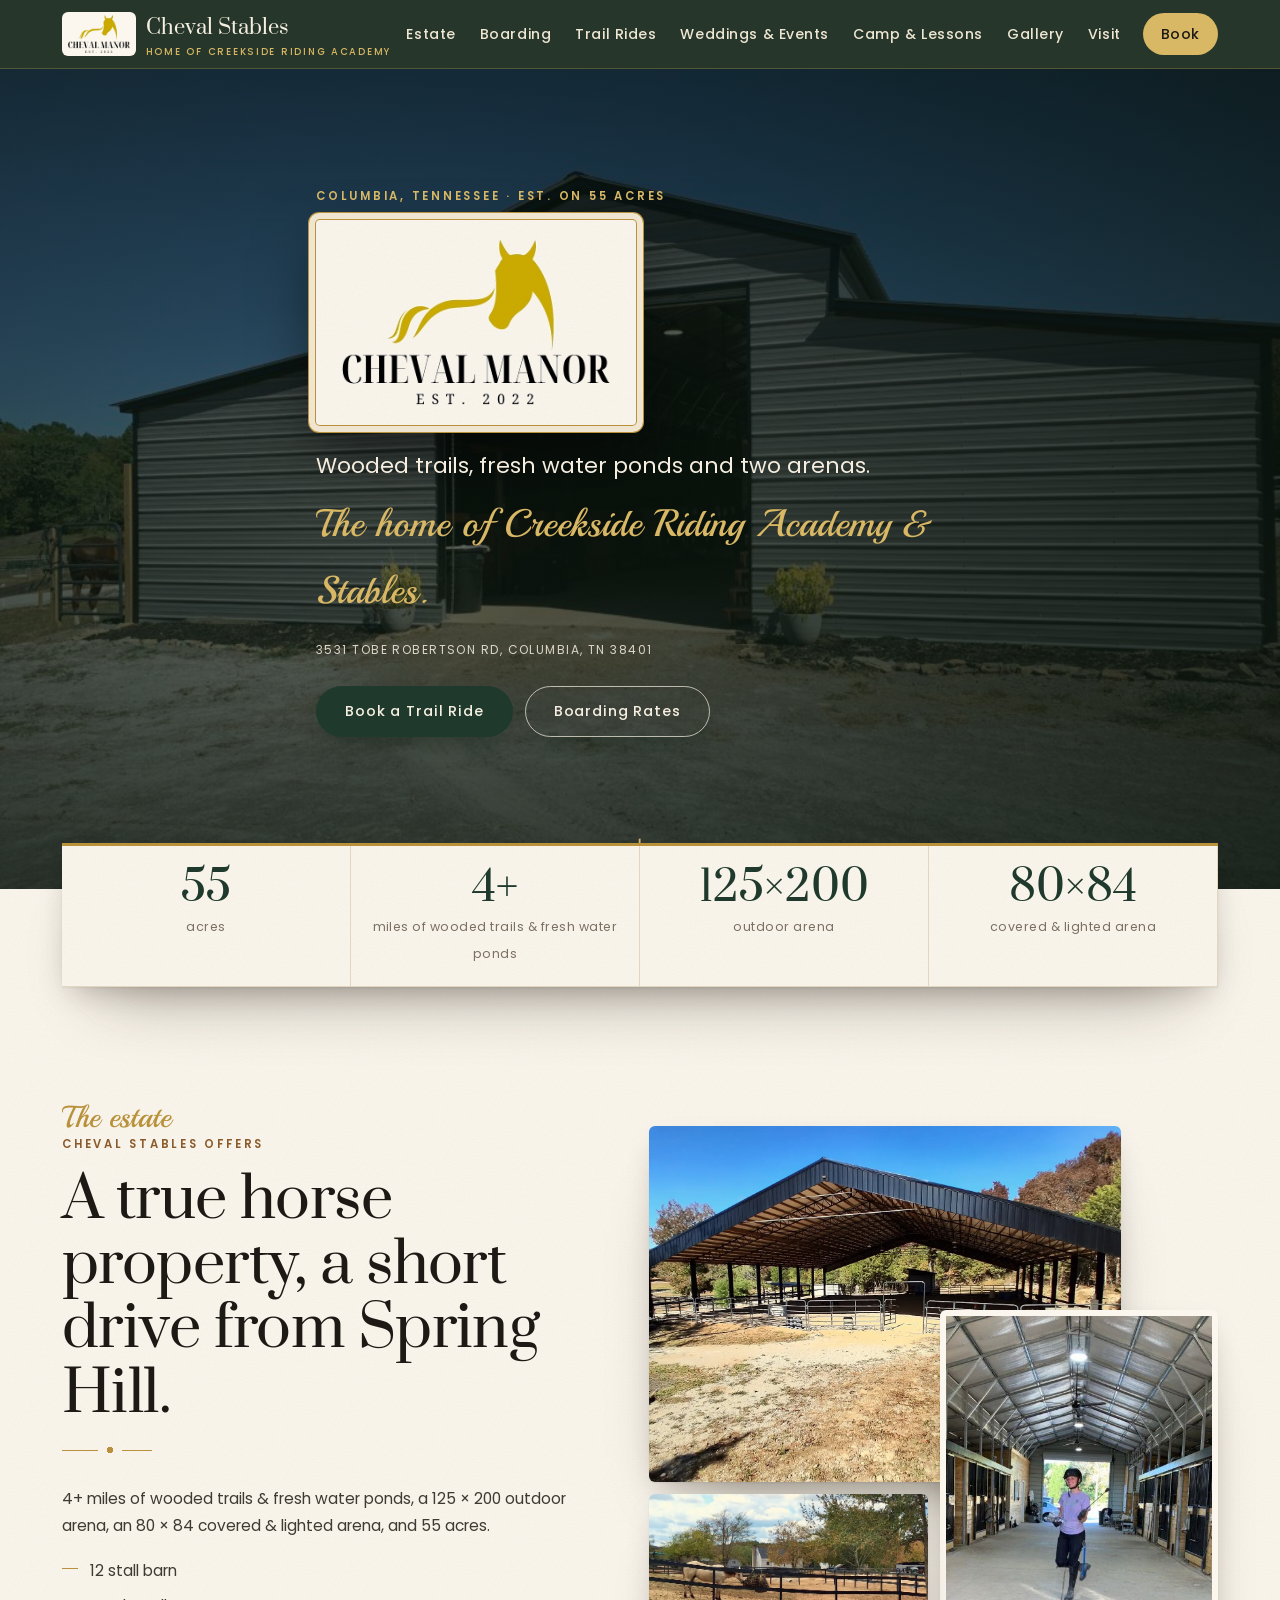
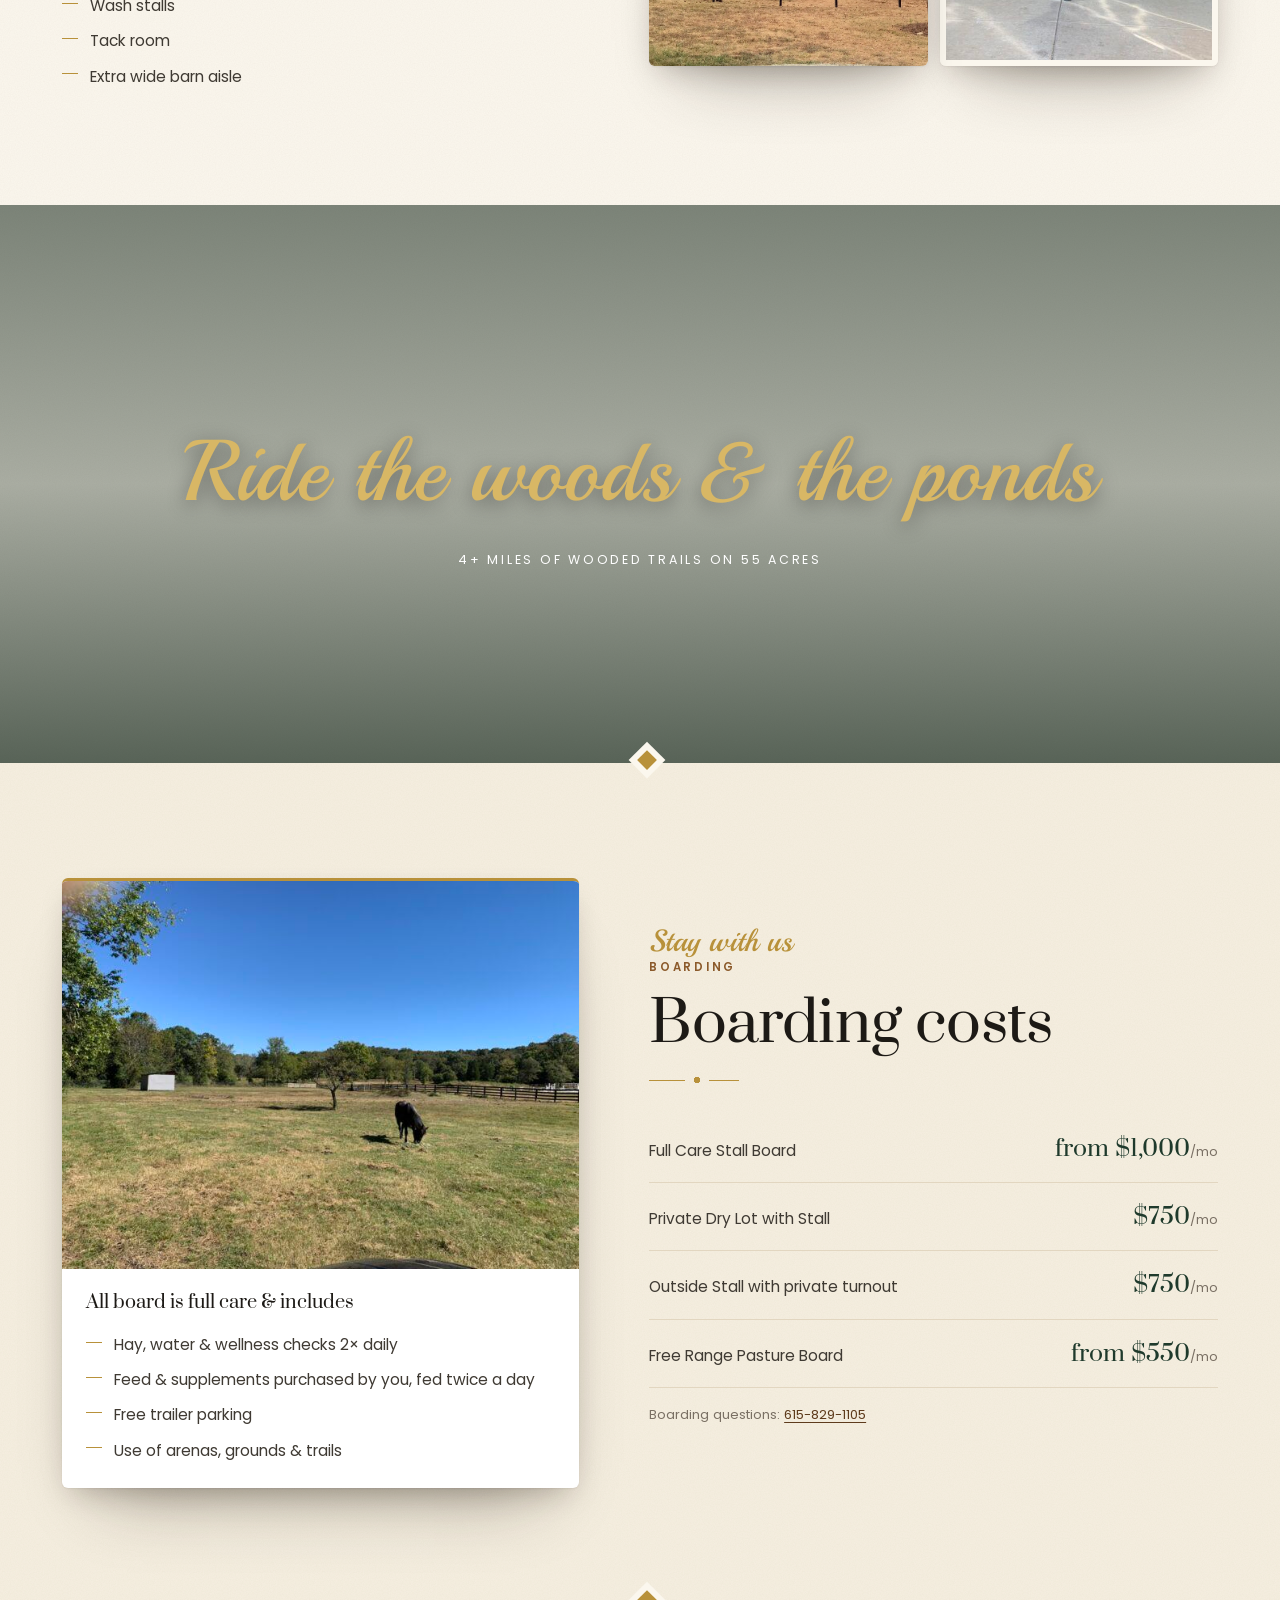
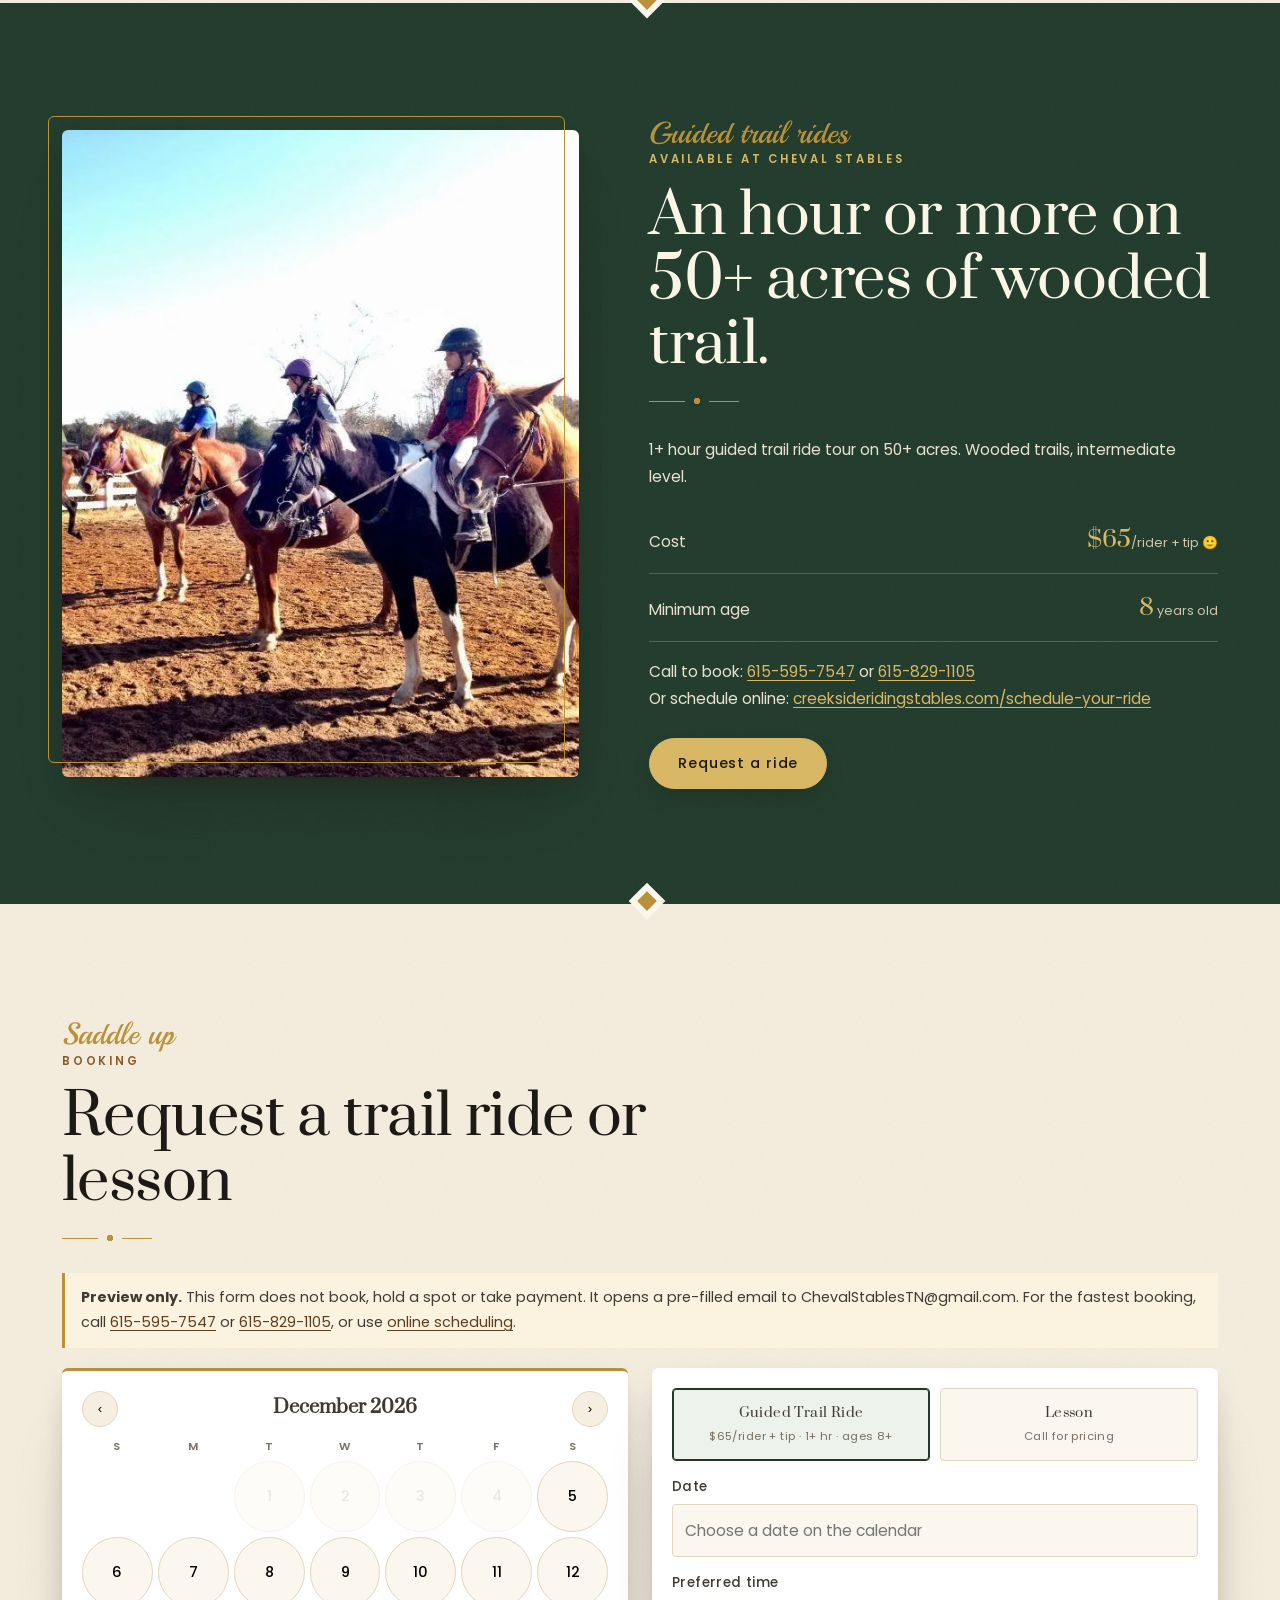
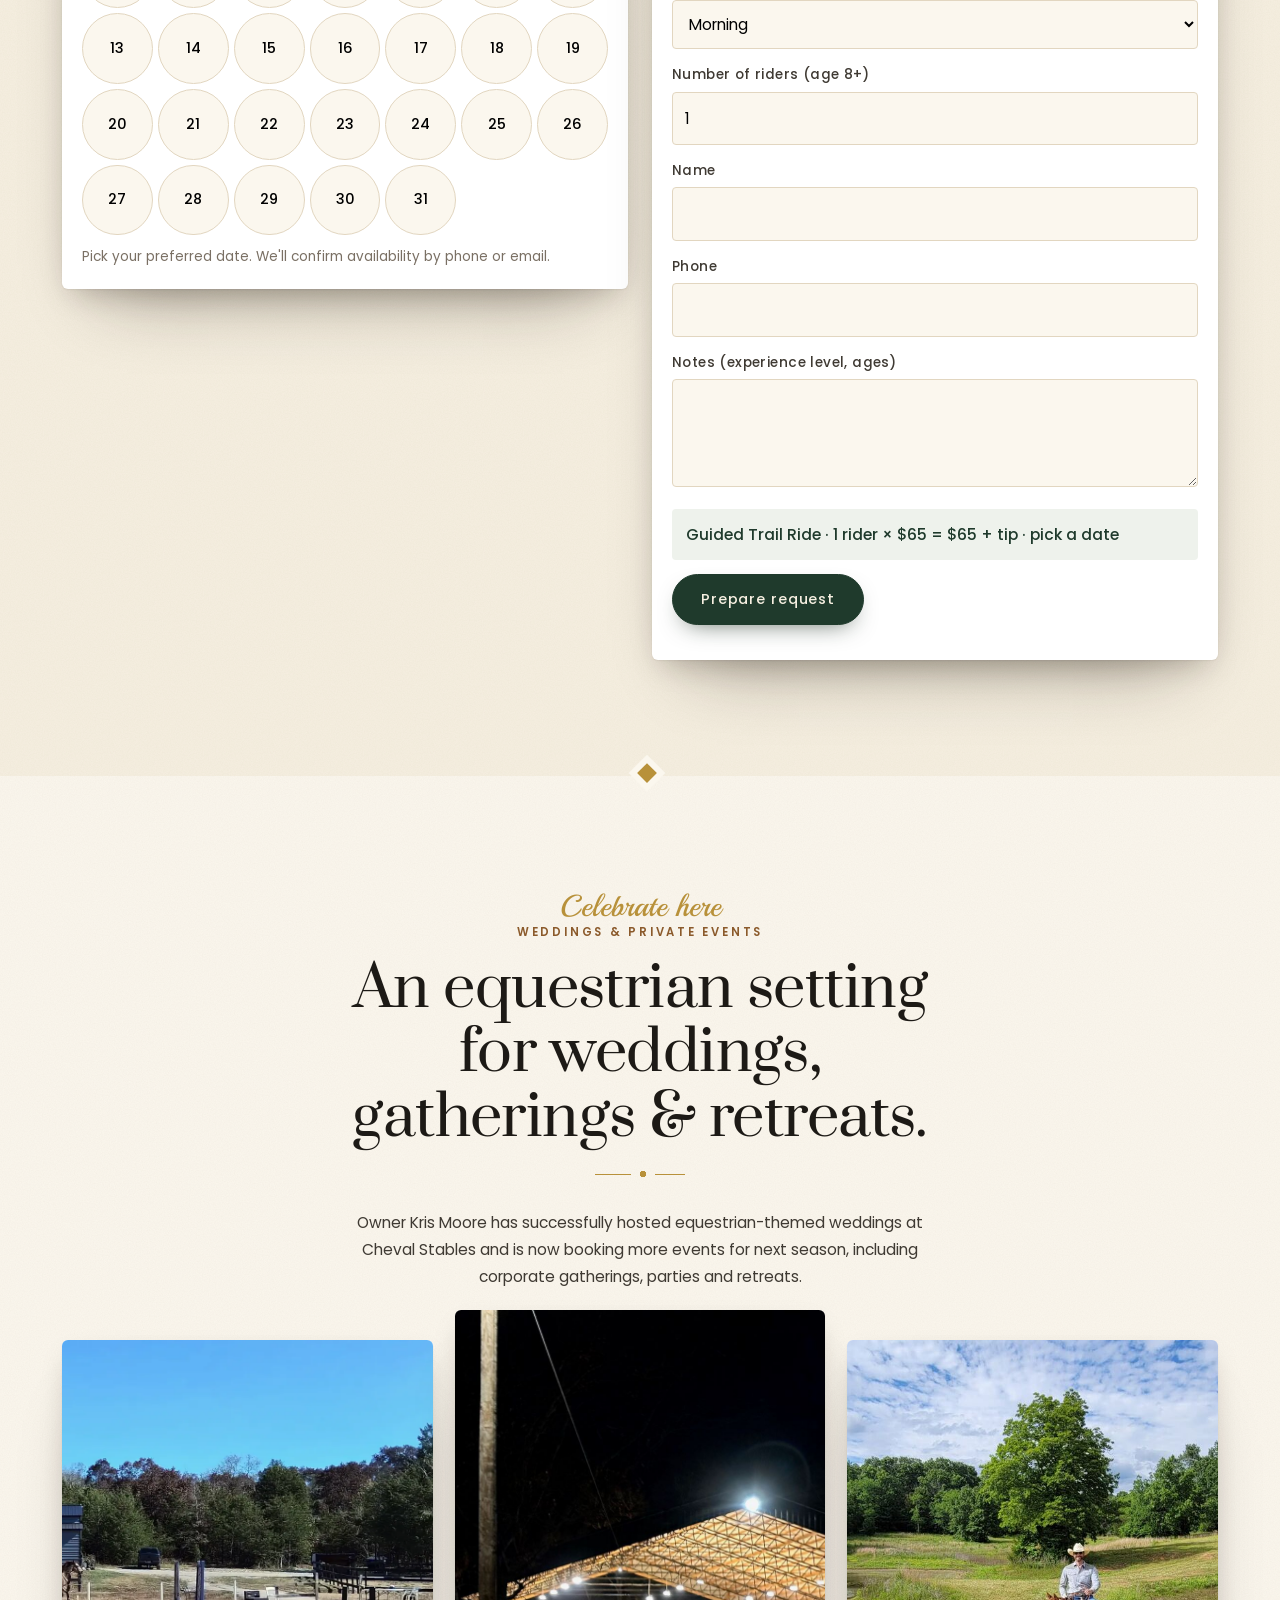
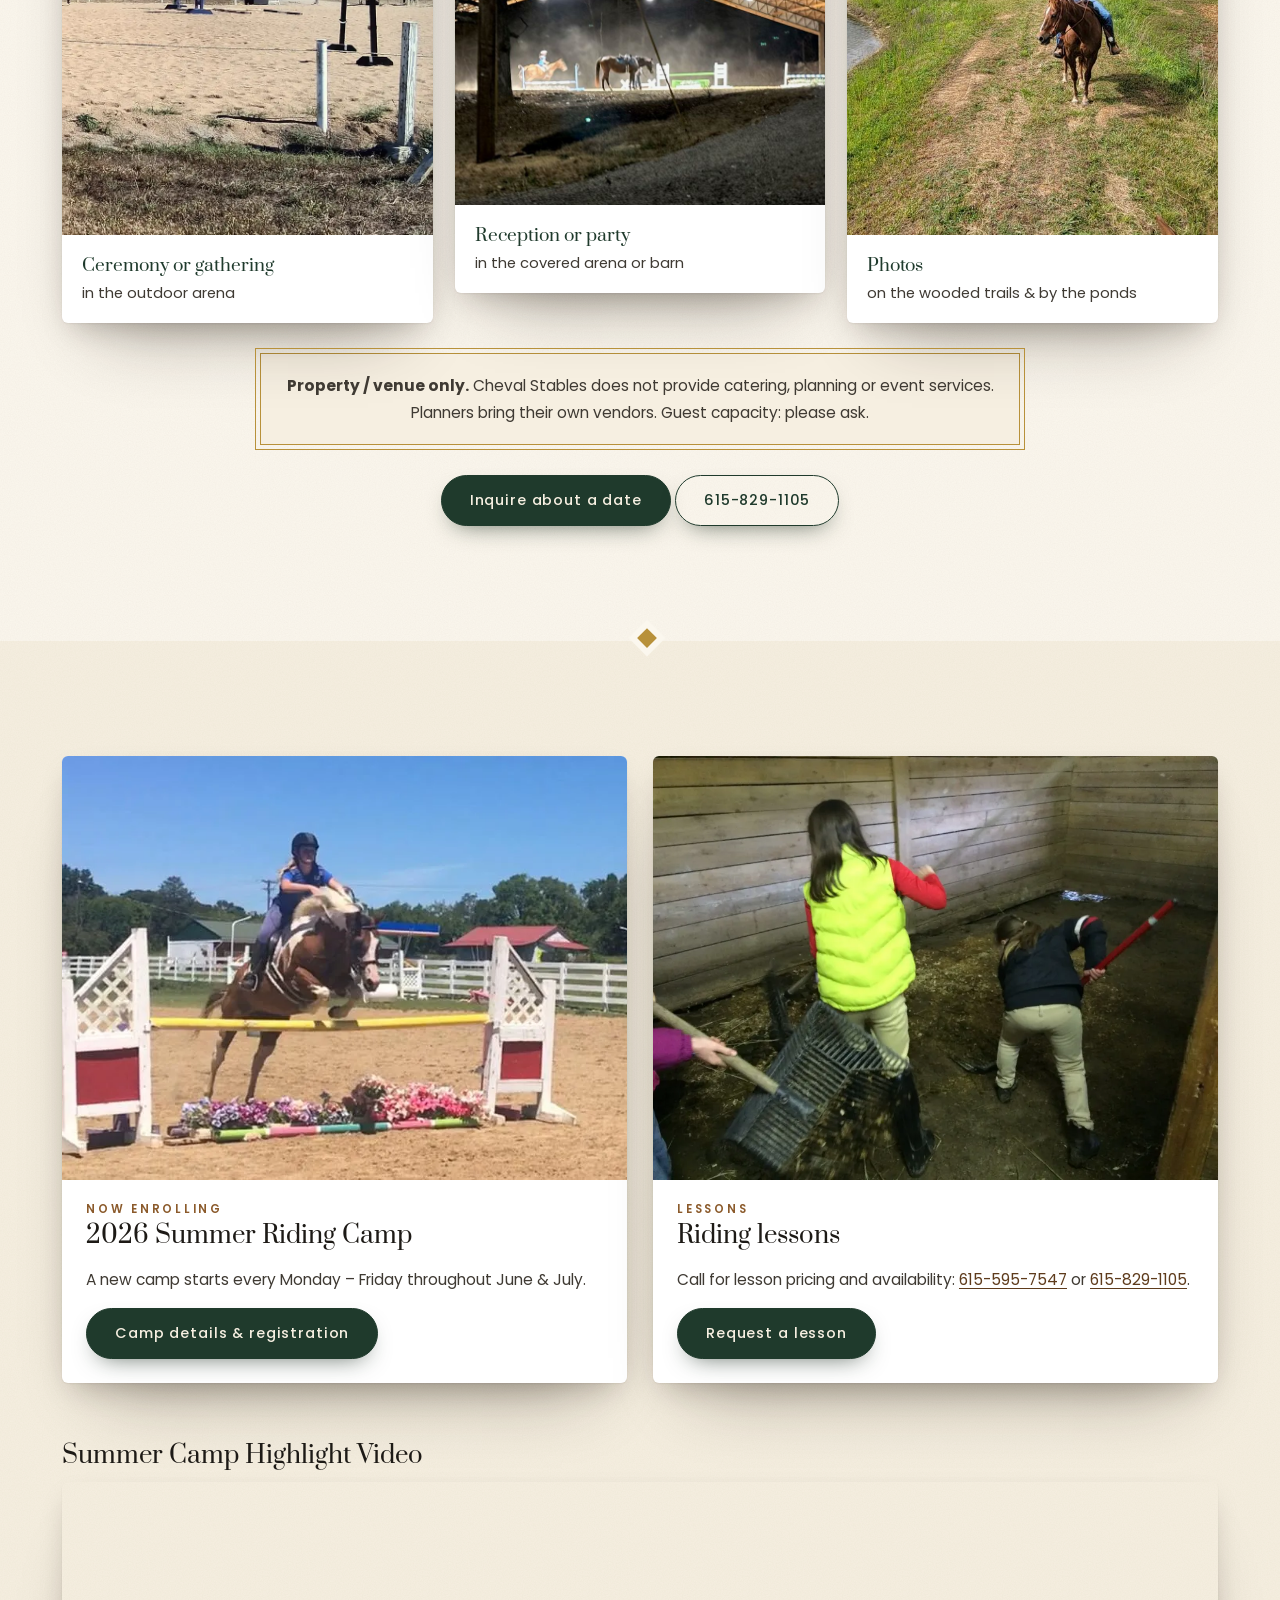
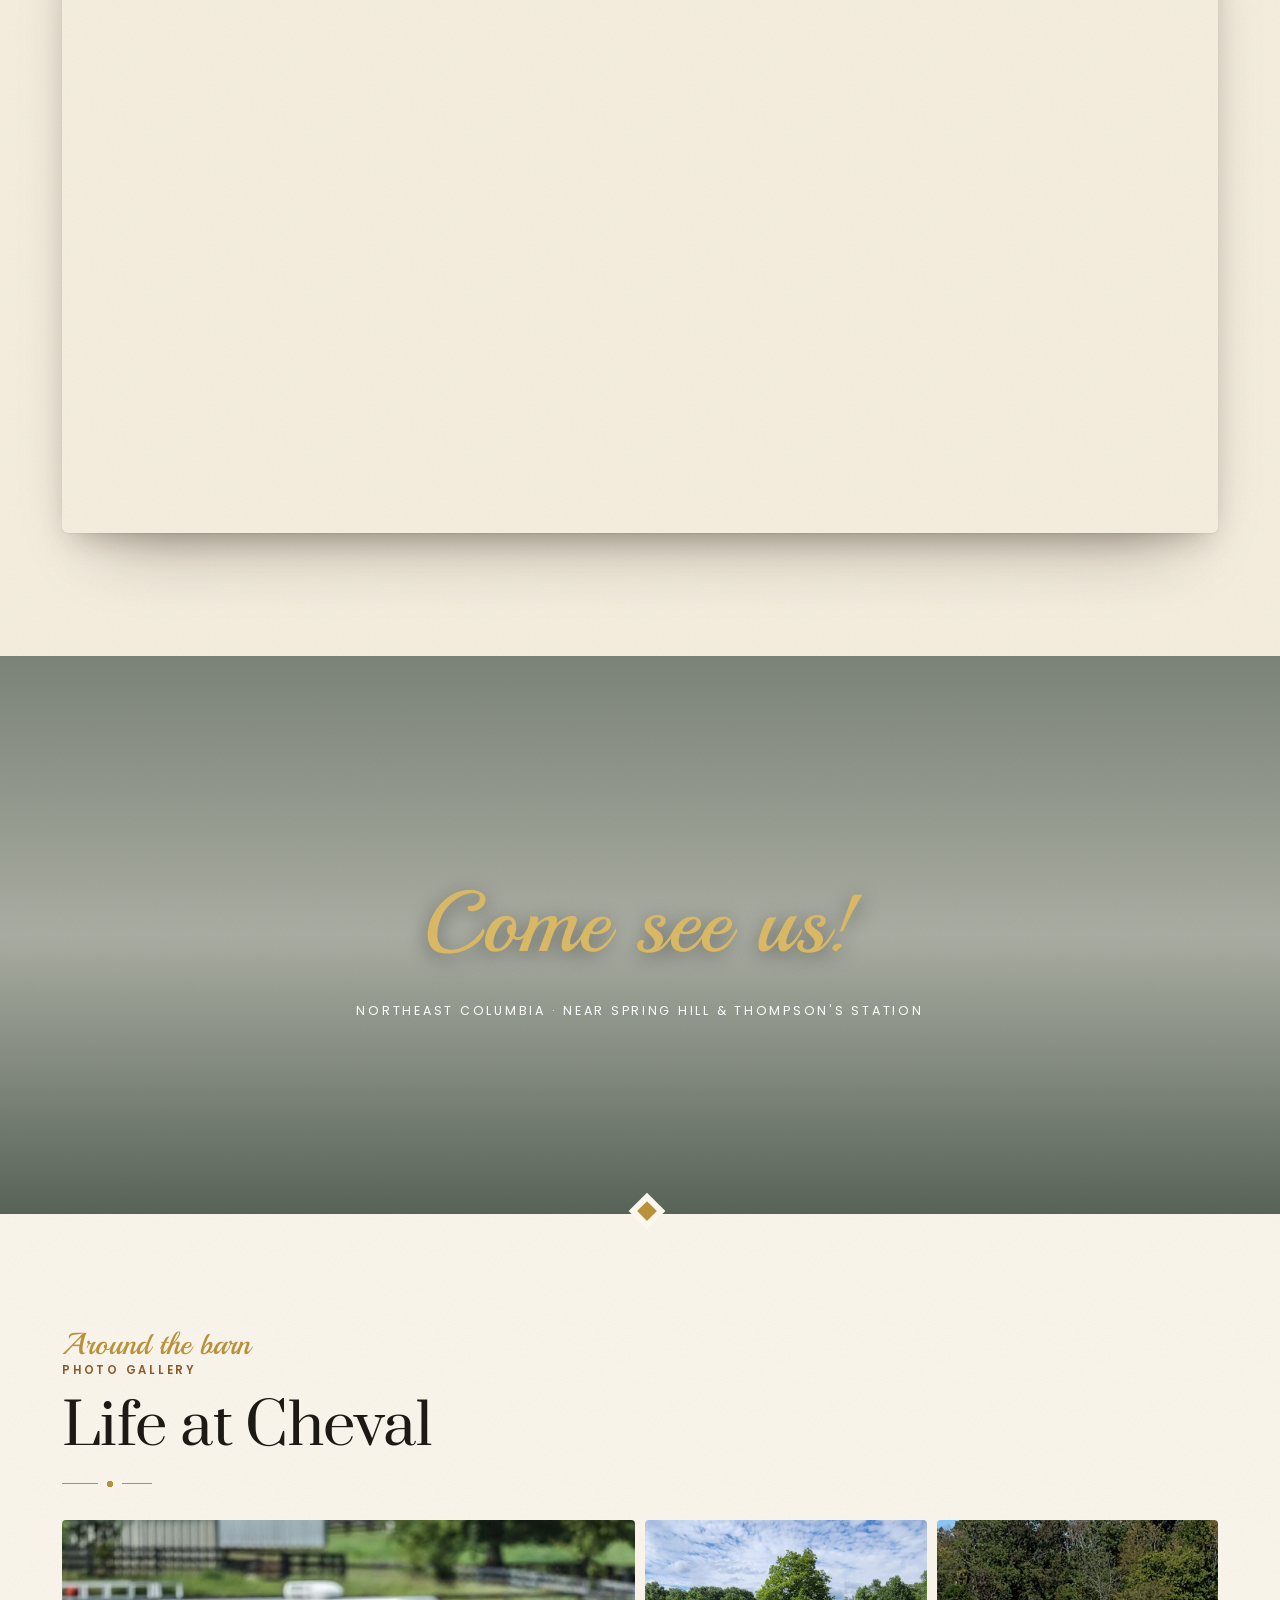
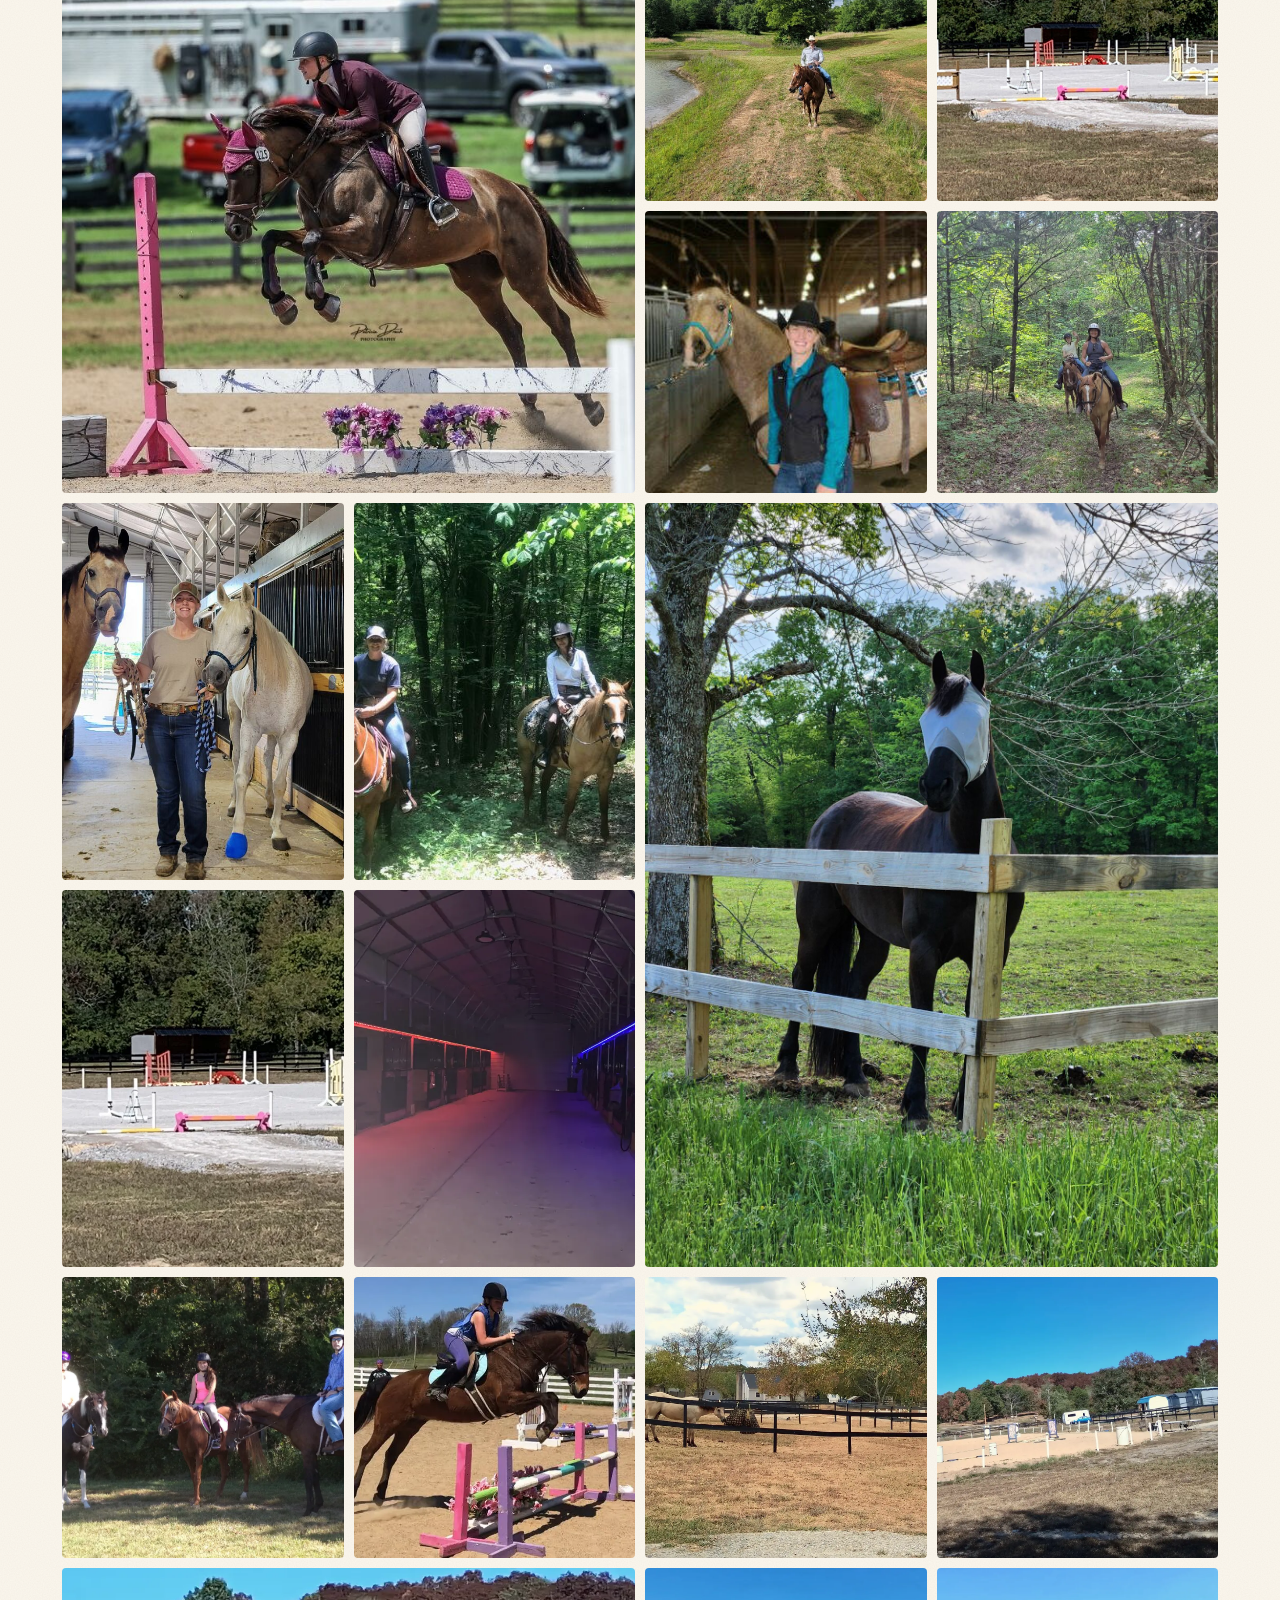
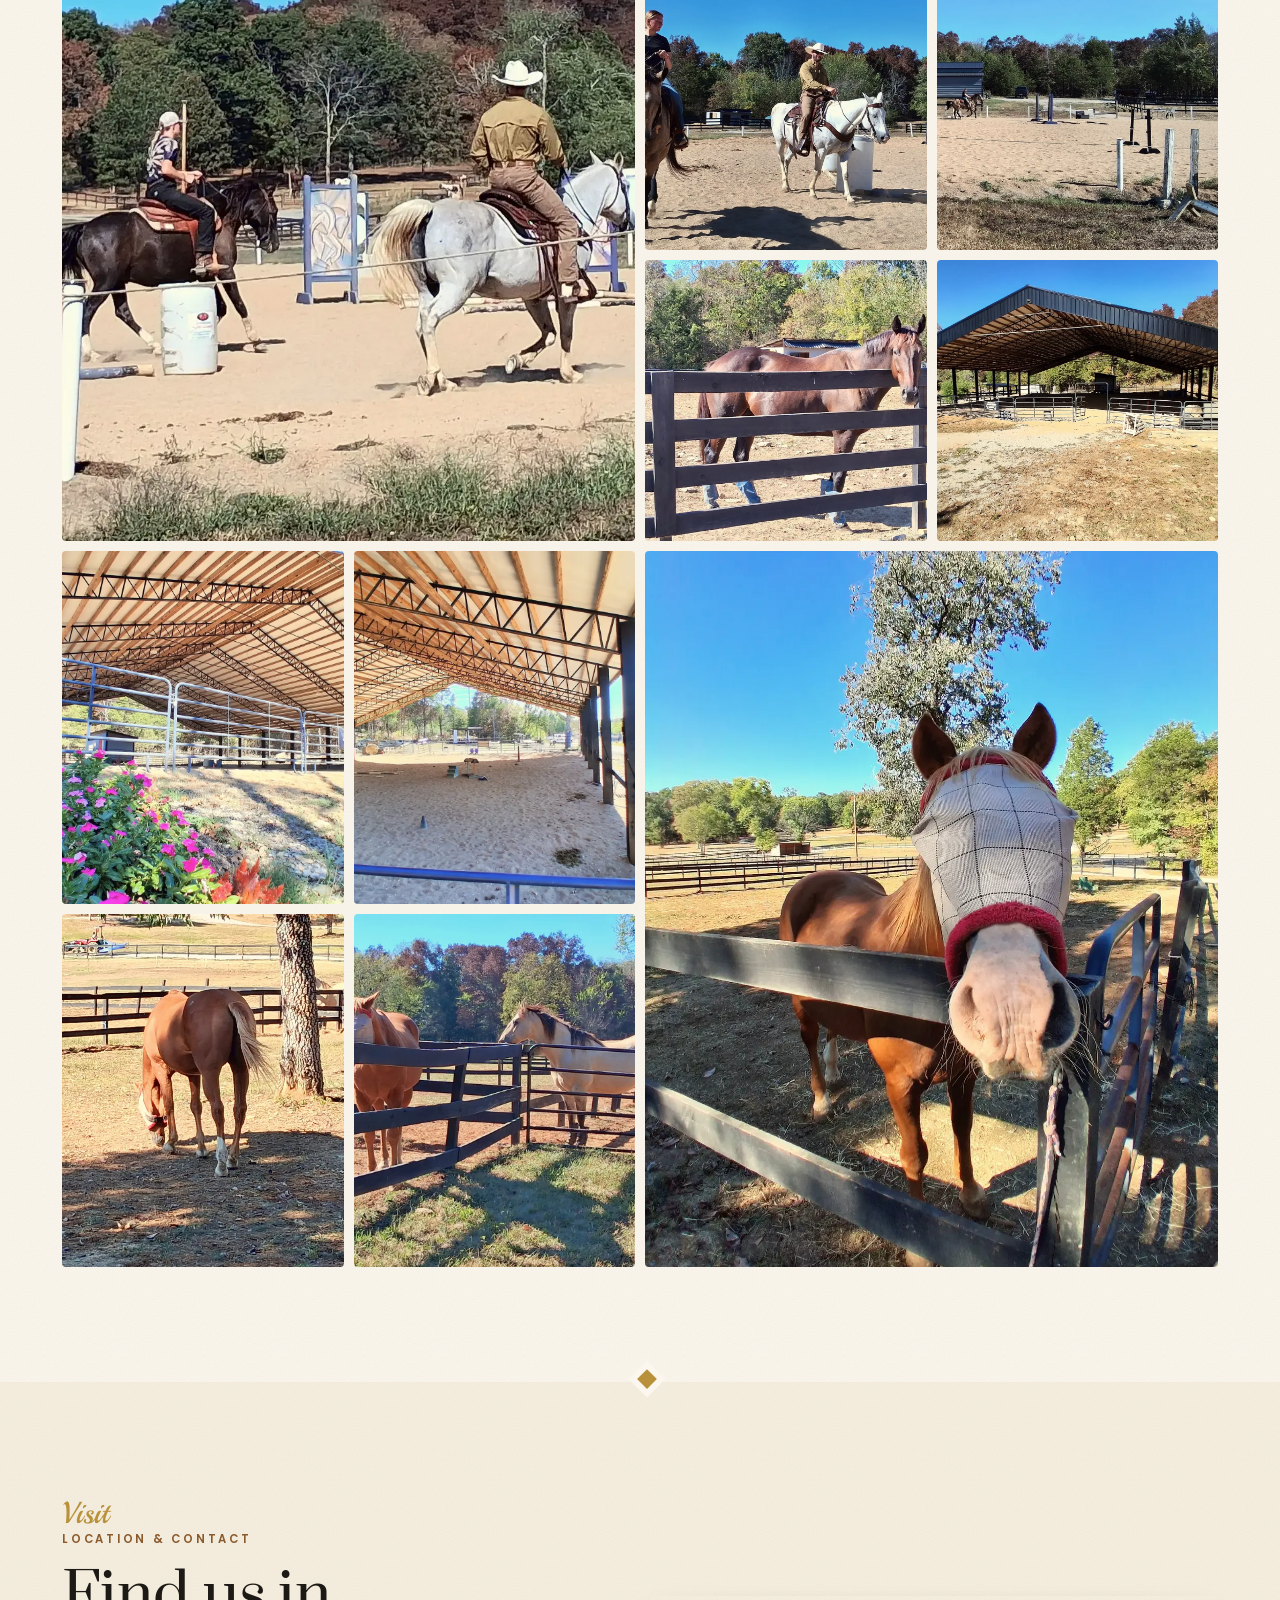
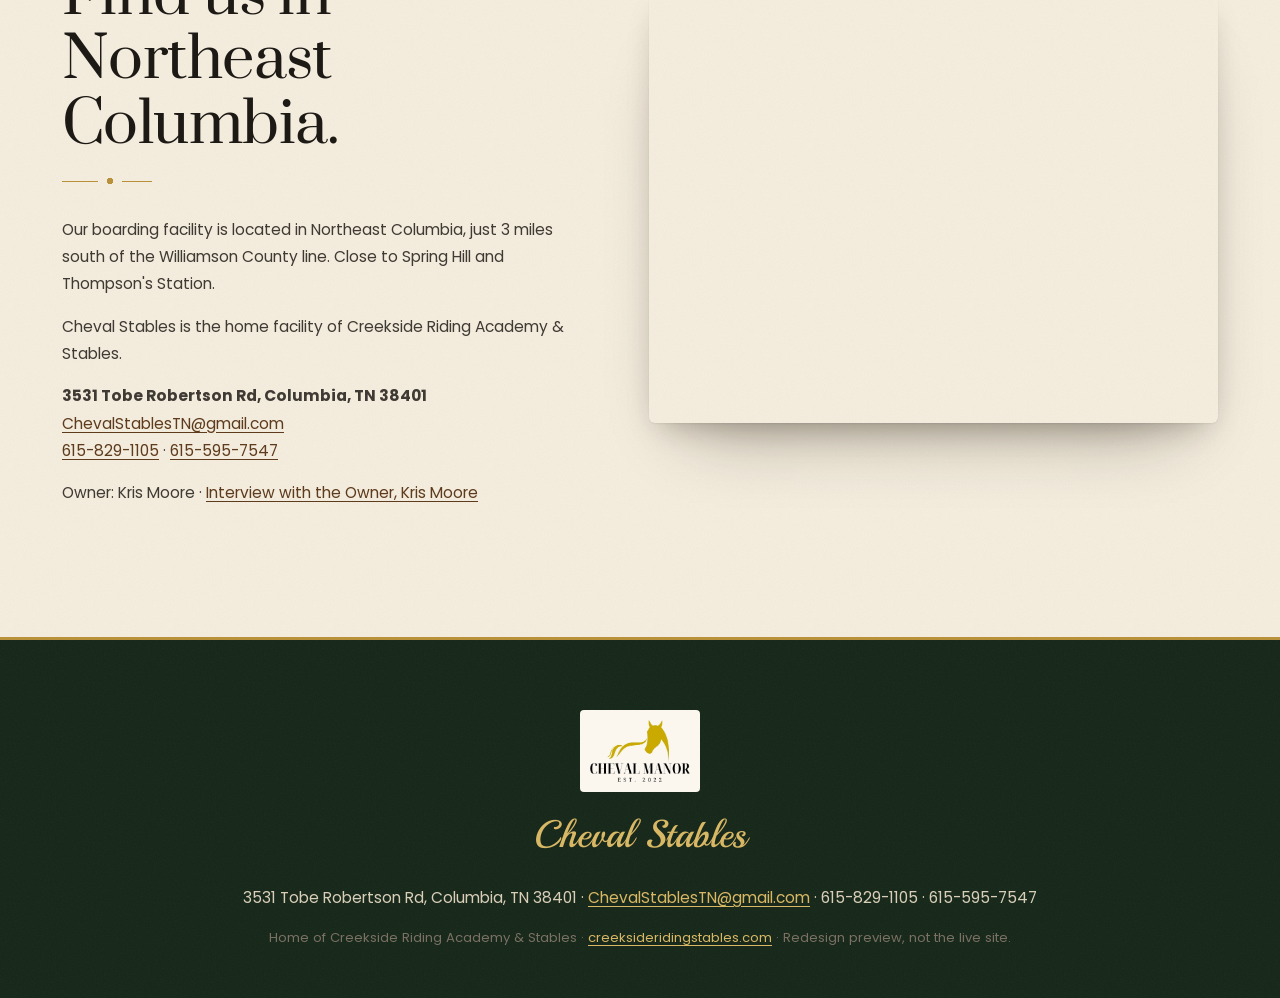
==== commit 3b9f10ca: "v2 premium redesign: hunter/leather/brass palette, Prata+Playball, editorial layout, parallax bands," ====
--- a/index.html
+++ b/index.html
@@ -1,41 +1,46 @@
 <!doctype html><html lang="en"><head><meta charset="utf-8"><meta name="viewport" content="width=device-width,initial-scale=1">
-<title>Cheval Stables · Boarding, Trail Rides & Lessons · Columbia, TN</title>
-<meta name="description" content="Cheval Stables, 3531 Tobe Robertson Rd, Columbia, TN, home facility of Creekside Riding Academy & Stables. 55 acres, horse boarding, guided trail rides, lessons and summer camp.">
-<link rel="preconnect" href="https://fonts.googleapis.com"><link href="https://fonts.googleapis.com/css2?family=Prata&family=Poppins:wght@500;600&family=Fraunces:opsz,wght@9..144,600;9..144,700&family=Inter:wght@400;600;700&display=swap" rel="stylesheet">
+<title>Cheval Stables · Boarding, Trail Rides, Lessons &amp; Events · Columbia, TN</title>
+<meta name="description" content="Cheval Stables, 3531 Tobe Robertson Rd, Columbia, TN, home facility of Creekside Riding Academy &amp; Stables. 55 acres, horse boarding, guided trail rides, lessons, summer camp, weddings and private events.">
+<link rel="preconnect" href="https://fonts.googleapis.com"><link href="https://fonts.googleapis.com/css2?family=Prata&family=Playball&family=Poppins:wght@400;500;600&display=swap" rel="stylesheet">
 <link rel="stylesheet" href="css/style.css"></head><body>
 <header><div class="wrap bar"><a class="brand" href="#top"><img src="img/cheval-logo.png" alt="" width="76" height="47"><span>Cheval Stables<small>Home of Creekside Riding Academy</small></span></a>
-<nav><button class="tog" aria-expanded="false" aria-label="Menu">Menu</button><ul><li><a href="#about">About</a></li><li><a href="#boarding">Boarding</a></li><li><a href="#trail">Trail Rides</a></li><li><a href="#book">Book</a></li><li><a href="#camp">Camp & Lessons</a></li><li><a href="#gallery">Gallery</a></li><li><a href="#location">Location</a></li></ul></nav></div></header>
+<nav><button class="tog" aria-expanded="false" aria-label="Menu">Menu</button><ul><li><a href="#about">Estate</a></li><li><a href="#boarding">Boarding</a></li><li><a href="#trail">Trail Rides</a></li><li><a href="#events">Weddings &amp; Events</a></li><li><a href="#camp">Camp &amp; Lessons</a></li><li><a href="#gallery">Gallery</a></li><li><a href="#location">Visit</a></li><li><a class="nav-cta" href="#book">Book</a></li></ul></nav></div></header>
 <main id="top">
-<section class="hero"><div class="wrap"><div class="eyebrow">Columbia, Tennessee</div><h1 class="hero-title"><img class="hero-logo" src="img/cheval-logo.png" alt="Cheval Stables" width="304" height="187"></h1>
-<p>55 acres of wooded trails, fresh water ponds and two arenas. The home facility of Creekside Riding Academy &amp; Stables.</p>
-<p>3531 Tobe Robertson Rd, Columbia, TN 38401</p>
-<div class="ctas"><a class="btn" href="#book">Book a Trail Ride</a><a class="btn alt" href="#boarding">Boarding Rates</a></div></div></section>
+<section class="hero"><div class="hero-bg"></div><div class="wrap hero-in">
+<div class="kicker light">Columbia, Tennessee · Est. on 55 acres</div>
+<h1 class="hero-title"><img class="hero-logo" src="img/cheval-logo.png" alt="Cheval Stables" width="304" height="187"></h1>
+<p class="lede">Wooded trails, fresh water ponds and two arenas. <span class="script">The home of Creekside Riding Academy &amp; Stables.</span></p>
+<p class="addr">3531 Tobe Robertson Rd, Columbia, TN 38401</p>
+<div class="ctas"><a class="btn" href="#book">Book a Trail Ride</a><a class="btn ghost" href="#boarding">Boarding Rates</a></div></div>
+<a class="scroll" href="#about" aria-label="Scroll">↓</a></section>
 
-<section id="about" class="reveal reveal"><div class="wrap"><div class="eyebrow" style="color:var(--red)">The Property</div><h2>Cheval Stables offers</h2>
-<div class="grid g4" style="margin:24px 0"><div class="card stat"><b>55</b>acres</div><div class="card stat"><b>4+ mi</b>wooded trails &amp; fresh water ponds</div><div class="card stat"><b>125×200</b>outdoor arena</div><div class="card stat"><b>80×84</b>covered &amp; lighted arena</div></div>
-<div class="grid g3">
-<div class="card"><img src="img/Barn-aisle-Charlize-640x853b.jpg" alt="Barn aisle"><div class="b"><h3>12-stall barn</h3><p>Wash stalls, tack room and an extra wide barn aisle.</p></div></div>
-<div class="card"><img src="img/Lighted-arena.jpg" alt="Covered and lighted arena"><div class="b"><h3>Two arenas</h3><p>A 125 × 200 outdoor arena and an 80 × 84 covered &amp; lighted arena.</p></div></div>
-<div class="card"><img src="img/Trail-riders-near-pond-scaled.jpg" alt="Trail riders near a pond"><div class="b"><h3>Trails &amp; ponds</h3><p>4+ miles of wooded trails and fresh water ponds across 55 acres.</p></div></div></div></div></section>
+<div class="stats"><div class="wrap"><div><b>55</b><span>acres</span></div><div><b>4+</b><span>miles of wooded trails &amp; fresh water ponds</span></div><div><b>125×200</b><span>outdoor arena</span></div><div><b>80×84</b><span>covered &amp; lighted arena</span></div></div></div>
 
-<section id="boarding" class="alt-bg reveal"><div class="wrap grid g2" style="align-items:start"><div><div class="eyebrow" style="color:var(--red)">Boarding</div><h2>Boarding costs</h2>
-<div class="price"><span>Full Care Stall Board</span><b>From $1,000/mo</b></div>
-<div class="price"><span>Private Dry Lot with Stall</span><b>$750/mo</b></div>
-<div class="price"><span>Outside Stall with private turnout</span><b>$750/mo</b></div>
-<div class="price"><span>Free Range Pasture Board</span><b>From $550/mo</b></div>
-<p style="margin-top:18px">Boarding questions: <a href="tel:6158291105"><b>615-829-1105</b></a></p></div>
-<div class="card"><img src="img/kbar-pasture-640x480-1.jpg" alt="Pasture"><div class="b"><h3>All board is full care &amp; includes</h3>
-<span class="pill">Hay</span><span class="pill">Water</span><span class="pill">Wellness checks 2× daily</span><span class="pill">Free trailer parking</span><span class="pill">Use of arenas, grounds &amp; trails</span>
-<p style="margin-top:10px">Feed and supplements purchased by you, fed twice a day.</p></div></div></div></section>
+<section id="about" class="sec reveal"><div class="wrap split">
+<div class="split-txt"><div class="kicker"><span class="script">The estate</span>Cheval Stables offers</div>
+<h2 class="display">A true horse property, a short drive from Spring Hill.</h2>
+<p>4+ miles of wooded trails &amp; fresh water ponds, a 125 × 200 outdoor arena, an 80 × 84 covered &amp; lighted arena, and 55 acres.</p>
+<ul class="ticks"><li>12 stall barn</li><li>Wash stalls</li><li>Tack room</li><li>Extra wide barn aisle</li></ul></div>
+<div class="collage"><img class="c1" src="img/creekside/20261007_143704.webp" alt="Large covered riding arena with a steel roof"><img class="c2" src="img/Barn-aisle-Charlize-640x853b.jpg" alt="Barn aisle"><img class="c3" src="img/creekside/20261002_114438.webp" alt="Dun horse grazing behind a dark wooden fence"></div></div></section>
 
-<section id="trail" class="reveal reveal"><div class="wrap grid g2" style="align-items:center"><img src="img/home-trail.webp" alt="Guided trail ride" style="border-radius:var(--r);box-shadow:var(--sh)">
-<div><div class="eyebrow" style="color:var(--red)">Guided Trail Rides</div><h2>Available at Cheval Stables</h2>
-<p>A 1+ hour guided trail ride tour on 50+ acres of wooded trails (intermediate level).</p>
-<div class="price"><span>Cost</span><b>$65/rider + tip 🙂</b></div><div class="price"><span>Minimum age</span><b>8 years old</b></div>
-<p style="margin-top:16px">Call to book: <a href="tel:6155957547">615-595-7547</a> or <a href="tel:6158291105">615-829-1105</a><br>Or schedule online: <a href="https://creeksideridingstables.com/schedule-your-ride">creeksideridingstables.com/schedule-your-ride</a></p>
-<div class="ctas"><a class="btn" href="#book">Request a ride</a></div></div></div></section>
+<div class="band" style="--img:url(../img/Trail-riders-near-pond-scaled.jpg)"><div class="band-in"><span class="script">Ride the woods &amp; the ponds</span><p>4+ miles of wooded trails on 55 acres</p></div></div>
 
-<section id="book" class="green-bg reveal"><div class="wrap"><div class="eyebrow" style="color:var(--red)">Booking</div><h2>Request a trail ride or lesson</h2>
+<section id="boarding" class="sec linen reveal"><div class="wrap split rev">
+<div class="split-txt"><div class="kicker"><span class="script">Stay with us</span>Boarding</div><h2 class="display">Boarding costs</h2>
+<div class="rates"><div><span>Full Care Stall Board</span><b>from $1,000<small>/mo</small></b></div><div><span>Private Dry Lot with Stall</span><b>$750<small>/mo</small></b></div><div><span>Outside Stall with private turnout</span><b>$750<small>/mo</small></b></div><div><span>Free Range Pasture Board</span><b>from $550<small>/mo</small></b></div></div>
+<p class="fine">Boarding questions: <a href="tel:6158291105">615-829-1105</a></p></div>
+<div class="card plate"><img src="img/kbar-pasture-640x480-1.jpg" alt="Pasture"><div class="b"><h3>All board is full care &amp; includes</h3>
+<ul class="ticks"><li>Hay, water &amp; wellness checks 2× daily</li><li>Feed &amp; supplements purchased by you, fed twice a day</li><li>Free trailer parking</li><li>Use of arenas, grounds &amp; trails</li></ul></div></div></div></section>
+
+<section id="trail" class="sec dark reveal"><div class="wrap split">
+<div class="frame"><img src="img/home-trail.webp" alt="Guided trail ride"></div>
+<div class="split-txt"><div class="kicker light"><span class="script">Guided trail rides</span>Available at Cheval Stables</div><h2 class="display">An hour or more on 50+ acres of wooded trail.</h2>
+<p>1+ hour guided trail ride tour on 50+ acres. Wooded trails, intermediate level.</p>
+<div class="rates light"><div><span>Cost</span><b>$65<small>/rider + tip 🙂</small></b></div><div><span>Minimum age</span><b>8<small> years old</small></b></div></div>
+<p>Call to book: <a href="tel:6155957547">615-595-7547</a> or <a href="tel:6158291105">615-829-1105</a><br>Or schedule online: <a href="https://creeksideridingstables.com/schedule-your-ride">creeksideridingstables.com/schedule-your-ride</a></p>
+<div class="ctas"><a class="btn gold" href="#book">Request a ride</a></div></div></div></section>
+
+<section id="book" class="sec linen reveal"><div class="wrap"><div class="kicker"><span class="script">Saddle up</span>Booking</div><h2 class="display">Request a trail ride or lesson</h2>
 <p class="note"><b>Preview only.</b> This form does not book, hold a spot or take payment. It opens a pre-filled email to ChevalStablesTN@gmail.com. For the fastest booking, call <a href="tel:6155957547">615-595-7547</a> or <a href="tel:6158291105">615-829-1105</a>, or use <a href="https://creeksideridingstables.com/schedule-your-ride">online scheduling</a>.</p>
 <div class="grid g2" style="margin-top:20px;align-items:start">
 <div class="cal"><div class="cal-h"><button id="prev" type="button" aria-label="Previous month">‹</button><b id="mon"></b><button id="next" type="button" aria-label="Next month">›</button></div><div class="days" id="days"></div>
@@ -51,21 +56,34 @@
 <p style="margin-top:14px"><button class="btn" type="submit">Prepare request</button></p>
 <p id="res" class="note" hidden>Preview only: nothing was booked or charged. <a id="mail" href="#">Open the pre-filled email</a> or call 615-595-7547 / 615-829-1105.</p></form></div></div></section>
 
-<section id="camp" class="reveal reveal"><div class="wrap grid g2"><div class="card"><img src="img/camp.webp" alt="Summer camp"><div class="b"><div class="eyebrow" style="color:var(--red)">Now enrolling</div><h3>2026 Summer Riding Camp</h3><p>A new camp starts every Monday – Friday throughout June &amp; July.</p><a class="btn" href="https://creeksideridingstables.com/2026-camp">Camp details &amp; registration</a></div></div>
-<div class="card"><img src="img/lesson.webp" alt="Riding lesson"><div class="b"><div class="eyebrow" style="color:var(--red)">Lessons</div><h3>Riding lessons</h3><p>Call for lesson pricing and availability: <a href="tel:6155957547">615-595-7547</a> or <a href="tel:6158291105">615-829-1105</a>.</p><a class="btn" href="#book">Request a lesson</a></div></div></div>
-<div class="wrap" style="margin-top:32px"><h3>Summer Camp Highlight Video</h3><iframe src="https://www.youtube.com/embed/dx2JWPvNsD4" title="Summer Camp Highlight Video" loading="lazy" allowfullscreen></iframe></div></section>
+<section id="events" class="sec reveal"><div class="wrap">
+<div class="center"><div class="kicker"><span class="script">Celebrate here</span>Weddings &amp; private events</div><h2 class="display">An equestrian setting for weddings, gatherings &amp; retreats.</h2>
+<p class="narrow">Owner Kris Moore has successfully hosted equestrian-themed weddings at Cheval Stables and is now booking more events for next season, including corporate gatherings, parties and retreats.</p></div>
+<div class="trio"><figure class="card"><img src="img/creekside/20261007_142725.webp" alt="Outdoor riding arena with jump standards"><figcaption><b>Ceremony or gathering</b> in the outdoor arena</figcaption></figure>
+<figure class="card up"><img src="img/Lighted-arena.jpg" alt="Covered and lighted arena at night"><figcaption><b>Reception or party</b> in the covered arena or barn</figcaption></figure>
+<figure class="card"><img src="img/Trail-rider-near-pond-2-scaled.jpg" alt="Trail by the pond"><figcaption><b>Photos</b> on the wooded trails &amp; by the ponds</figcaption></figure></div>
+<div class="notice"><b>Property / venue only.</b> Cheval Stables does not provide catering, planning or event services. Planners bring their own vendors. Guest capacity: please ask.</div>
+<div class="center"><a class="btn" href="mailto:ChevalStablesTN@gmail.com?subject=Event%20venue%20inquiry">Inquire about a date</a> <a class="btn ghost-d" href="tel:6158291105">615-829-1105</a></div></div></section>
 
-<section id="gallery" class="alt-bg reveal"><div class="wrap"><h2>Photo gallery</h2><div class="gallery">
+<section id="camp" class="sec linen reveal"><div class="wrap duo">
+<div class="card feature"><img src="img/camp.webp" alt="Summer camp"><div class="b"><div class="kicker">Now enrolling</div><h3 class="h3d">2026 Summer Riding Camp</h3><p>A new camp starts every Monday – Friday throughout June &amp; July.</p><a class="btn" href="https://creeksideridingstables.com/2026-camp">Camp details &amp; registration</a></div></div>
+<div class="card feature"><img src="img/lesson.webp" alt="Riding lesson"><div class="b"><div class="kicker">Lessons</div><h3 class="h3d">Riding lessons</h3><p>Call for lesson pricing and availability: <a href="tel:6155957547">615-595-7547</a> or <a href="tel:6158291105">615-829-1105</a>.</p><a class="btn" href="#book">Request a lesson</a></div></div></div>
+<div class="wrap video"><h3 class="h3d">Summer Camp Highlight Video</h3><iframe src="https://www.youtube.com/embed/dx2JWPvNsD4" title="Summer Camp Highlight Video" loading="lazy" allowfullscreen></iframe></div></section>
+
+<div class="band" style="--img:url(../img/creekside/20261007_143747.webp)"><div class="band-in"><span class="script">Come see us!</span><p>Northeast Columbia · near Spring Hill &amp; Thompson's Station</p></div></div>
+
+<section id="gallery" class="sec reveal"><div class="wrap"><div class="kicker"><span class="script">Around the barn</span>Photo gallery</div><h2 class="display">Life at Cheval</h2><div class="gallery">
 <img src="img/Charlize-Jumping.jpg" alt="Jumping" loading="lazy"><img src="img/Trail-rider-near-pond-2-scaled.jpg" alt="Trail rider by pond" loading="lazy"><img src="img/Arena-Run-in-close-up-640x480-2.jpg" alt="Arena run-in" loading="lazy"><img src="img/savanna.jpg" alt="Horse" loading="lazy">
 <img src="img/20230602_120115-scaled.jpg" alt="Property" loading="lazy"><img src="img/20230615_090459-scaled.jpg" alt="Property" loading="lazy"><img src="img/IMG_0937b-1.jpg" alt="Horse" loading="lazy"><img src="img/1000002490.jpg" alt="Property" loading="lazy">
 <img src="img/arena.webp" alt="Arena" loading="lazy"><img src="img/night-lights.webp" alt="Lighted arena at night" loading="lazy"><img src="img/trail2.webp" alt="Trail" loading="lazy"><img src="img/home-jump.webp" alt="Jumping" loading="lazy"><img src="img/creekside/20261002_114438.webp" alt="Dun horse grazing behind a dark wooden fence near a large tree at Creekside Riding Academy & Stables" loading="lazy"><img src="img/creekside/20261007_142251.webp" alt="Outdoor riding arena with white poles and blue barns below an autumn hillside at Creekside" loading="lazy"><img src="img/creekside/20261007_142413.webp" alt="Two riders on a dark horse and a gray horse loping across the Creekside outdoor arena" loading="lazy"><img src="img/creekside/20261007_142513.webp" alt="Two riders on buckskin and gray horses in the sunny outdoor arena at Creekside Riding Academy & Stables" loading="lazy"><img src="img/creekside/20261007_142725.webp" alt="Outdoor riding arena with jump standards and barns beneath a clear blue sky at Creekside" loading="lazy"><img src="img/creekside/20261007_143227.webp" alt="Bay horse looking over a black wooden fence in a sunny paddock at Creekside Riding Academy & Stables" loading="lazy"><img src="img/creekside/20261007_143704.webp" alt="Large covered riding arena with a steel roof on a sunny day at Creekside Riding Academy & Stables" loading="lazy"><img src="img/creekside/20261007_143747.webp" alt="Pink impatiens blooming in front of the covered riding arena at Creekside Riding Academy & Stables" loading="lazy"><img src="img/creekside/20261007_143841.webp" alt="Interior of the covered riding arena with sand footing and steel trusses at Creekside" loading="lazy"><img src="img/creekside/20261007_144232.webp" alt="Chestnut horse in a fly mask looking over the paddock fence at Creekside" loading="lazy"><img src="img/creekside/20261007_144300.webp" alt="Chestnut horse grazing in a dry paddock beside a large tree at Creekside" loading="lazy"><img src="img/creekside/20261007_144417.webp" alt="Chestnut horse and a pale horse standing behind a black wooden fence at Creekside" loading="lazy"></div></div></section>
 
-<section id="location" class="reveal reveal"><div class="wrap grid g2"><div><div class="eyebrow" style="color:var(--red)">Come see us!</div><h2>Location &amp; contact</h2>
+<section id="location" class="sec linen reveal"><div class="wrap split">
+<div class="split-txt"><div class="kicker"><span class="script">Visit</span>Location &amp; contact</div><h2 class="display">Find us in Northeast Columbia.</h2>
 <p>Our boarding facility is located in Northeast Columbia, just 3 miles south of the Williamson County line. Close to Spring Hill and Thompson's Station.</p>
 <p>Cheval Stables is the home facility of Creekside Riding Academy &amp; Stables.</p>
-<p><b>3531 Tobe Robertson Rd, Columbia, TN 38401</b><br><a href="mailto:ChevalStablesTN@gmail.com">ChevalStablesTN@gmail.com</a><br><a href="tel:6158291105">615-829-1105</a> · <a href="tel:6155957547">615-595-7547</a></p>
+<p class="contact"><b>3531 Tobe Robertson Rd, Columbia, TN 38401</b><br><a href="mailto:ChevalStablesTN@gmail.com">ChevalStablesTN@gmail.com</a><br><a href="tel:6158291105">615-829-1105</a> · <a href="tel:6155957547">615-595-7547</a></p>
 <p>Owner: Kris Moore · <a href="https://nashvillevoyager.com/interview/inspiring-conversations-with-kristine-moore-of-cheval-stables-creekside-riding-academy-stables/">Interview with the Owner, Kris Moore</a></p></div>
-<iframe src="https://maps.google.com/maps?q=3531%20Tobe%20Robertson%20Rd%2C%20Columbia%2C%20TN%2038401&output=embed" title="Map" loading="lazy" style="aspect-ratio:4/3"></iframe></div></section></main>
-<footer><div class="wrap"><b style="font-family:var(--fd);font-size:1.3rem">Cheval Stables</b><p>3531 Tobe Robertson Rd, Columbia, TN 38401 · <a href="mailto:ChevalStablesTN@gmail.com">ChevalStablesTN@gmail.com</a> · 615-829-1105 · 615-595-7547</p><p style="font-size:.85rem;opacity:.7">Home of Creekside Riding Academy &amp; Stables · <a href="https://creeksideridingstables.com/">creeksideridingstables.com</a> · Redesign preview, not the live site.</p></div></footer>
+<iframe class="map" src="https://maps.google.com/maps?q=3531%20Tobe%20Robertson%20Rd%2C%20Columbia%2C%20TN%2038401&output=embed" title="Map" loading="lazy"></iframe></div></section></main>
+<footer><div class="wrap"><img src="img/cheval-logo.png" alt="" class="flogo"><p class="script big">Cheval Stables</p><p>3531 Tobe Robertson Rd, Columbia, TN 38401 · <a href="mailto:ChevalStablesTN@gmail.com">ChevalStablesTN@gmail.com</a> · 615-829-1105 · 615-595-7547</p><p class="fine">Home of Creekside Riding Academy &amp; Stables · <a href="https://creeksideridingstables.com/">creeksideridingstables.com</a> · Redesign preview, not the live site.</p></div></footer>
 <div id="lb" class="lb" hidden><button class="lb-x" aria-label="Close">×</button><button class="lb-p" aria-label="Previous">‹</button><img alt=""><button class="lb-n" aria-label="Next">›</button><p></p></div>
-<script src="js/main.js"></script></body></html>
+<script src="js/main.js"></script></body></html>
--- a/css/style.css
+++ b/css/style.css
@@ -1,56 +1,119 @@
-:root{--red:#9f1430;--red-d:#6e0d22;--leather:#997551;--leather-d:#6f5236;--cream:#faf5ec;--ivory:#fffdf8;--sand:#f1e8d9;--green:#2f5d3a;--green-t:#eef3ea;--gold:#e7b440;--ink:#2b2622;--text:#463f39;--muted:#6e655d;--line:#e7dccb;--fd:"Fraunces",Georgia,serif;--fb:"Inter",system-ui,sans-serif;--r:16px;--sh:0 2px 4px rgba(43,30,18,.05),0 8px 18px rgba(43,30,18,.08),0 22px 40px -18px rgba(43,30,18,.22);--max:1160px}
-*{box-sizing:border-box}html{scroll-behavior:smooth}body{margin:0;background:var(--ivory);color:var(--text);font:1rem/1.7 var(--fb);-webkit-font-smoothing:antialiased}
-img{max-width:100%;display:block}a{color:var(--leather-d)}a:hover{color:var(--red)}
-h1,h2,h3{font-family:var(--fd);color:var(--ink);line-height:1.15;margin:0 0 .5em;font-weight:650}
-h1{font-size:clamp(2.2rem,1.5rem + 3vw,3.6rem);color:#fff}h2{font-size:clamp(1.6rem,1.2rem + 1.4vw,2.3rem)}h3{font-size:1.25rem}
-.wrap{max-width:var(--max);margin:0 auto;padding:0 20px}
-header{position:sticky;top:0;z-index:20;background:rgba(255,253,248,.94);backdrop-filter:blur(8px);border-bottom:1px solid var(--line)}
-.bar{display:flex;align-items:center;justify-content:space-between;gap:12px;min-height:64px}
-.brand{font-family:var(--fd);font-size:1.35rem;font-weight:700;color:var(--red);text-decoration:none}.brand small{display:block;font:500 .7rem var(--fb);color:var(--muted);letter-spacing:.06em;text-transform:uppercase}
-nav ul{list-style:none;margin:0;padding:0;display:none}nav.open ul{display:block;position:absolute;left:0;right:0;top:64px;background:var(--ivory);border-bottom:1px solid var(--line);padding:8px 20px}
-nav a{display:block;padding:10px 4px;text-decoration:none;font-weight:600;color:var(--ink)}
-.tog{border:1px solid var(--line);background:#fff;border-radius:10px;padding:8px 12px;font-weight:600}
-@media(min-width:900px){.tog{display:none}nav ul{display:flex;gap:18px}nav a{font-size:.93rem}}
-.btn{display:inline-block;background:var(--red);color:#fff!important;text-decoration:none;padding:12px 22px;border-radius:999px;font-weight:700;border:0;cursor:pointer;font-size:1rem}.btn:hover{background:var(--red-d)}.btn.alt{background:#fff;color:var(--ink)!important}
-.hero{position:relative;min-height:min(78vh,640px);display:flex;align-items:flex-end;color:#fff;background:#222 url(../img/barn-front-flowers-1024x768-1.jpg) center/cover}
-.hero:before{content:"";position:absolute;inset:0;background:linear-gradient(180deg,rgba(0,0,0,.15),rgba(20,10,5,.75))}
-.hero .wrap{position:relative;padding-top:80px;padding-bottom:56px}.eyebrow{text-transform:uppercase;letter-spacing:.14em;font-size:.78rem;font-weight:700;color:var(--gold)}
-.hero p{font-size:1.15rem;max-width:40em}.ctas{display:flex;flex-wrap:wrap;gap:12px;margin-top:18px}
-section{padding:64px 0}.alt-bg{background:var(--cream)}.green-bg{background:var(--green-t)}
-.grid{display:grid;gap:20px}@media(min-width:700px){.g2{grid-template-columns:1fr 1fr}.g3{grid-template-columns:repeat(3,1fr)}.g4{grid-template-columns:repeat(4,1fr)}}
-.card{background:#fff;border:1px solid var(--line);border-radius:var(--r);box-shadow:var(--sh);overflow:hidden}.card .b{padding:20px}
-.card img{aspect-ratio:4/3;object-fit:cover;width:100%}
-.stat{padding:22px;text-align:center}.stat b{display:block;font:700 1.9rem var(--fd);color:var(--red)}
-.price{display:flex;justify-content:space-between;gap:10px;padding:14px 0;border-bottom:1px dashed var(--line)}.price b{color:var(--red);white-space:nowrap}
-.pill{display:inline-block;background:var(--sand);border-radius:999px;padding:4px 12px;font-size:.85rem;font-weight:600;margin:3px 4px 3px 0}
-.gallery{display:grid;grid-template-columns:repeat(2,1fr);gap:10px}@media(min-width:800px){.gallery{grid-template-columns:repeat(4,1fr)}}
-.gallery img{aspect-ratio:1;object-fit:cover;width:100%;border-radius:12px}
-.cal{background:#fff;border:1px solid var(--line);border-radius:var(--r);padding:16px;box-shadow:var(--sh)}
-.cal-h{display:flex;justify-content:space-between;align-items:center;margin-bottom:8px}.cal-h button{border:1px solid var(--line);background:var(--cream);border-radius:8px;padding:6px 12px;cursor:pointer}
-.days{display:grid;grid-template-columns:repeat(7,1fr);gap:4px;text-align:center}.days .dow{font-size:.75rem;font-weight:700;color:var(--muted)}
-.days button{aspect-ratio:1;border:1px solid var(--line);background:var(--ivory);border-radius:8px;cursor:pointer;font-weight:600}.days button:disabled{opacity:.35;cursor:default}.days button.sel{background:var(--red);color:#fff;border-color:var(--red)}
-form label{display:block;font-weight:600;font-size:.92rem;margin:12px 0 4px}form input,form select,form textarea{width:100%;padding:11px;border:1px solid var(--line);border-radius:10px;font:inherit;background:#fff}
-.seg{display:flex;gap:8px}.seg label{flex:1;margin:0;border:1px solid var(--line);border-radius:10px;padding:10px;text-align:center;cursor:pointer;background:#fff}.seg input{display:none}.seg input:checked+span{color:var(--red)}.seg label:has(input:checked){border-color:var(--red);background:#fdf1f3}
-.note{background:#fff8e6;border:1px solid #f0d58c;border-radius:10px;padding:10px 14px;font-size:.9rem}
-.summary{background:var(--green-t);border-radius:10px;padding:12px;margin-top:12px;font-weight:600}
-footer{background:var(--ink);color:#e9e1d6;padding:44px 0 24px}footer a{color:#f3d9a8}
-iframe{width:100%;aspect-ratio:16/9;border:0;border-radius:var(--r)}
-/* logo + flair */
-.brand{display:flex;align-items:center;gap:10px;font-family:"Prata",Georgia,serif;font-weight:400}.brand img{height:42px;width:auto}.brand small{font-family:"Poppins",sans-serif}
-nav a{font-family:"Poppins",sans-serif;font-weight:500}
-h1,h2{font-family:"Prata",Georgia,serif;font-weight:400;letter-spacing:.005em}
-.hero{overflow:hidden;background:#222}.hero:after{content:"";position:absolute;inset:0;background:url(../img/barn-front-flowers-1024x768-1.jpg) center/cover;z-index:0;animation:kb 22s ease-in-out infinite alternate}.hero:before{z-index:1}.hero .wrap{z-index:2}
-@keyframes kb{from{transform:scale(1)}to{transform:scale(1.12) translate(-2%,-1%)}}
-.hero-title{margin:8px 0 14px}.hero-logo{width:min(260px,64vw);height:auto;background:rgba(255,253,248,.93);border-radius:20px;padding:16px 22px;box-shadow:0 12px 34px rgba(0,0,0,.35)}
-.eyebrow{position:relative;padding-left:30px}.eyebrow:before{content:"";position:absolute;left:0;top:50%;width:22px;height:2px;background:currentColor;opacity:.8}
-section h2:after{content:"";display:block;width:56px;height:3px;margin-top:12px;border-radius:3px;background:linear-gradient(90deg,#c9a227,var(--red))}
-section+section{border-top:1px solid var(--line)}
-.card{transition:transform .35s cubic-bezier(.22,.61,.36,1),box-shadow .35s}.card:hover{transform:translateY(-6px);box-shadow:0 26px 48px -20px rgba(43,30,18,.4)}
-.btn{transition:background .25s,transform .25s,box-shadow .25s;box-shadow:0 6px 16px -6px rgba(159,20,48,.55)}.btn:hover{transform:translateY(-2px)}
-.gallery img{transition:transform .5s;cursor:zoom-in}.gallery img:hover{transform:scale(1.04)}
-.stat b{color:#b08a1e}
-.reveal{opacity:0;transform:translateY(28px);transition:opacity .8s ease,transform .8s ease}.reveal.in{opacity:1;transform:none}
-.lb{position:fixed;inset:0;z-index:99;background:rgba(15,10,8,.92);display:flex;align-items:center;justify-content:center;flex-direction:column;padding:20px}.lb[hidden]{display:none}
-.lb img{max-width:100%;max-height:78vh;border-radius:12px}.lb p{color:#eee;font-size:.9rem;text-align:center;max-width:40em}
-.lb button{position:absolute;background:rgba(255,255,255,.15);color:#fff;border:0;border-radius:50%;width:46px;height:46px;font-size:28px;cursor:pointer}.lb-x{top:14px;right:14px}.lb-p{left:10px;top:50%}.lb-n{right:10px;top:50%}
-@media(prefers-reduced-motion:reduce){*{animation:none!important;transition:none!important}.reveal{opacity:1;transform:none}}
+:root{--hunter:#1f3a2c;--hunter-d:#142619;--leather:#8b5a2b;--leather-d:#5e3b1c;--brass:#b8913a;--brass-l:#d8b765;--cream:#f6efe1;--ivory:#fbf7ee;--ink:#1d1a16;--text:#3f3a33;--muted:#7a7064;--line:#e2d6c0;--red:#8b5a2b;
+--fd:"Prata",Georgia,serif;--fs:"Playball",cursive;--fb:"Poppins",system-ui,sans-serif;--r:6px;--max:1200px;
+--sh:0 1px 2px rgba(30,20,10,.06),0 12px 28px -10px rgba(30,20,10,.25),0 40px 70px -40px rgba(30,20,10,.45);
+--linen:url("data:image/svg+xml,%3Csvg xmlns='http://www.w3.org/2000/svg' width='160' height='160'%3E%3Cfilter id='n'%3E%3CfeTurbulence type='fractalNoise' baseFrequency='.85' numOctaves='3' stitchTiles='stitch'/%3E%3CfeColorMatrix values='0 0 0 0 .35 0 0 0 0 .27 0 0 0 0 .15 0 0 0 .07 0'/%3E%3C/filter%3E%3Crect width='100%25' height='100%25' filter='url(%23n)'/%3E%3C/svg%3E")}
+*{box-sizing:border-box}html{scroll-behavior:smooth}
+body{margin:0;background:var(--ivory) var(--linen);color:var(--text);font:400 15.5px/1.75 var(--fb);-webkit-font-smoothing:antialiased}
+img{max-width:100%;display:block}a{color:var(--leather-d);text-underline-offset:3px}a:hover{color:var(--hunter)}
+h1,h2,h3{font-family:var(--fd);font-weight:400;color:var(--ink);margin:0 0 .5em;line-height:1.12}
+.display{font-size:clamp(2rem,1.2rem + 3.6vw,3.6rem);letter-spacing:-.01em;max-width:16ch}
+.display:after{content:"";display:block;width:90px;height:12px;margin-top:18px;background:linear-gradient(var(--brass),var(--brass)) left center/36px 1px no-repeat,radial-gradient(circle,var(--brass) 3px,transparent 3.5px) 42px center/12px 12px no-repeat,linear-gradient(var(--brass),var(--brass)) 60px center/30px 1px no-repeat}
+.center .display,.center .display:after{margin-left:auto;margin-right:auto}.center{text-align:center}
+.h3d{font-family:var(--fd);font-size:1.5rem}
+.script{font-family:var(--fs);font-weight:400}
+.kicker{font:600 .72rem/1 var(--fb);letter-spacing:.24em;text-transform:uppercase;color:var(--leather);margin-bottom:18px}
+.kicker .script{display:block;font-size:1.9rem;letter-spacing:0;text-transform:none;color:var(--brass);margin-bottom:6px}
+.kicker.light{color:var(--brass-l)}
+.wrap{max-width:var(--max);margin:0 auto;padding:0 22px}
+/* header */
+header{position:sticky;top:0;z-index:30;background:rgba(20,38,25,.92);backdrop-filter:blur(10px);border-bottom:1px solid rgba(216,183,101,.25)}
+.bar{display:flex;align-items:center;justify-content:space-between;min-height:68px}
+.brand{display:flex;align-items:center;gap:10px;text-decoration:none;font-family:var(--fd);font-size:1.25rem;color:#f6efe1}.brand:hover{color:#fff}
+.brand img{height:44px;width:auto;background:var(--ivory);border-radius:6px;padding:3px 6px}
+.brand small{display:block;font:500 .6rem var(--fb);letter-spacing:.18em;text-transform:uppercase;color:var(--brass-l)}
+nav ul{list-style:none;margin:0;padding:0;display:none}
+nav.open ul{display:block;position:absolute;left:0;right:0;top:68px;background:var(--hunter-d);padding:10px 22px 18px;border-bottom:1px solid var(--brass)}
+nav a{display:block;padding:11px 2px;text-decoration:none;color:#efe6d3;font-weight:500;font-size:.88rem;letter-spacing:.04em}nav a:hover{color:var(--brass-l)}
+.nav-cta{color:var(--ink)!important;background:var(--brass-l);border-radius:999px;padding:9px 18px!important;text-align:center}
+.tog{border:1px solid rgba(216,183,101,.6);background:transparent;color:#f6efe1;border-radius:999px;padding:8px 16px;font:500 .85rem var(--fb)}
+@media(min-width:1000px){.tog{display:none}nav ul{display:flex;align-items:center;gap:20px}}
+/* buttons */
+.btn{display:inline-block;background:var(--hunter);color:#f6efe1!important;text-decoration:none;padding:14px 28px;border-radius:999px;font:500 .9rem var(--fb);letter-spacing:.06em;border:1px solid var(--hunter);cursor:pointer;transition:all .3s cubic-bezier(.22,.61,.36,1);box-shadow:0 10px 24px -12px rgba(20,38,25,.7)}
+.btn:hover{transform:translateY(-2px);background:var(--hunter-d);box-shadow:0 16px 30px -12px rgba(20,38,25,.8)}
+.btn.gold{background:var(--brass-l);border-color:var(--brass-l);color:var(--ink)!important}.btn.gold:hover{background:#e6c77a}
+.btn.ghost{background:transparent;border-color:rgba(246,239,225,.7)}.btn.ghost:hover{background:rgba(246,239,225,.12)}
+.btn.ghost-d{background:transparent;color:var(--hunter)!important}
+.ctas{display:flex;flex-wrap:wrap;gap:12px;margin-top:26px}
+/* hero */
+.hero{position:relative;min-height:min(92vh,820px);display:flex;align-items:center;overflow:hidden;color:#f6efe1;background:var(--hunter-d)}
+.hero-bg{position:absolute;inset:0;background:url(../img/barn-front-flowers-1024x768-1.jpg) center/cover;animation:kb 26s ease-in-out infinite alternate}
+.hero:before{content:"";position:absolute;inset:0;z-index:1;background:radial-gradient(ellipse at 30% 60%,rgba(20,38,25,.35),rgba(10,18,12,.85)),linear-gradient(180deg,rgba(0,0,0,.2),rgba(10,18,12,.6))}
+.hero-in{position:relative;z-index:2;padding-top:60px;padding-bottom:90px}
+@keyframes kb{from{transform:scale(1)}to{transform:scale(1.14) translate(-2%,-1.5%)}}
+.hero-title{margin:0 0 22px}.hero-logo{width:min(320px,74vw);height:auto;background:var(--ivory) var(--linen);border-radius:4px;padding:20px 26px;box-shadow:0 0 0 1px var(--brass),0 0 0 7px rgba(246,239,225,.9),0 0 0 8px var(--brass),0 30px 60px rgba(0,0,0,.5)}
+.lede{font-size:clamp(1.05rem,.95rem + .6vw,1.35rem);max-width:30em;margin:0}.lede .script{display:block;font-size:clamp(1.6rem,1.2rem + 1.6vw,2.4rem);color:var(--brass-l);margin-top:6px}
+.addr{letter-spacing:.12em;text-transform:uppercase;font-size:.75rem;opacity:.85;margin-top:14px}
+.scroll{position:absolute;z-index:2;bottom:22px;left:50%;transform:translateX(-50%);color:var(--brass-l);text-decoration:none;font-size:1.4rem;animation:bob 2.4s ease-in-out infinite}
+@keyframes bob{50%{transform:translate(-50%,6px)}}
+/* stats */
+.stats{position:relative;z-index:3;margin-top:-46px}.stats .wrap{display:grid;grid-template-columns:1fr 1fr;background:var(--ivory) var(--linen);box-shadow:var(--sh);border-top:3px solid var(--brass);padding:0}
+.stats .wrap>div{padding:20px 16px;text-align:center;border-right:1px solid var(--line);border-bottom:1px solid var(--line)}
+.stats b{display:block;font:400 clamp(1.7rem,1.2rem + 2vw,2.6rem)/1.1 var(--fd);color:var(--hunter)}.stats span{font-size:.78rem;color:var(--muted);letter-spacing:.04em}
+@media(min-width:760px){.stats .wrap{grid-template-columns:repeat(4,1fr);max-width:calc(var(--max) - 44px)}}
+/* sections */
+.sec{padding:clamp(70px,9vw,130px) 0;position:relative}
+.linen{background:var(--cream) var(--linen)}
+.sec+.sec:before,.band+.sec:before{content:"";position:absolute;top:0;left:50%;transform:translate(-50%,-50%);width:14px;height:14px;background:var(--brass);rotate:45deg;box-shadow:0 0 0 6px var(--ivory)}
+.dark{background:var(--hunter) var(--linen);color:#e9e1cf}.dark h2,.dark h3{color:#fbf5e6}.dark a{color:var(--brass-l)}
+.split{display:grid;gap:44px;align-items:center}@media(min-width:900px){.split{grid-template-columns:1fr 1.1fr;gap:70px}.split.rev>:first-child{order:2}}
+.ticks{list-style:none;padding:0;margin:18px 0 0;display:grid;gap:8px}.ticks li{padding-left:28px;position:relative}.ticks li:before{content:"";position:absolute;left:0;top:.7em;width:16px;height:1px;background:var(--brass)}
+/* collage */
+.collage{position:relative;display:grid;grid-template-columns:repeat(6,1fr);grid-template-rows:repeat(6,52px);gap:12px}
+.collage img{width:100%;height:100%;object-fit:cover;box-shadow:var(--sh);border-radius:var(--r)}
+.c1{grid-column:1/6;grid-row:1/5}.c2{grid-column:4/7;grid-row:3/7;border:6px solid var(--ivory)}.c3{grid-column:1/4;grid-row:5/7}
+@media(min-width:900px){.collage{grid-template-rows:repeat(6,80px)}}
+.frame{position:relative}.frame img{border-radius:var(--r);box-shadow:var(--sh);aspect-ratio:4/5;object-fit:cover;width:100%}.frame:before{content:"";position:absolute;inset:-14px 14px 14px -14px;border:1px solid var(--brass);border-radius:var(--r)}
+/* parallax band */
+.band{position:relative;min-height:clamp(320px,62vh,560px);display:flex;align-items:center;justify-content:center;text-align:center;color:#fff;background:var(--img) center/cover;overflow:hidden}
+@media(min-width:900px) and (hover:hover){.band{background-attachment:fixed}}
+.band:before{content:"";position:absolute;inset:0;background:linear-gradient(180deg,rgba(20,38,25,.55),rgba(20,38,25,.35),rgba(20,38,25,.7))}
+.band-in{position:relative;padding:0 22px}.band .script{font-size:clamp(2.6rem,1.6rem + 5vw,5.4rem);color:var(--brass-l);text-shadow:0 4px 20px rgba(0,0,0,.4)}.band p{letter-spacing:.22em;text-transform:uppercase;font-size:.78rem;margin:0}
+/* rates */
+.rates>div{display:flex;justify-content:space-between;align-items:baseline;gap:14px;padding:18px 0;border-bottom:1px solid var(--line)}
+.rates b{font:400 1.45rem var(--fd);color:var(--hunter);white-space:nowrap}.rates small{font:400 .8rem var(--fb);color:var(--muted)}
+.rates.light>div{border-color:rgba(216,183,101,.3)}.rates.light b{color:var(--brass-l)}.rates.light small{color:#cfc5ae}
+.fine{font-size:.82rem;color:var(--muted);margin-top:16px}
+/* cards */
+.card{background:#fff;border-radius:var(--r);box-shadow:var(--sh);overflow:hidden;transition:transform .45s cubic-bezier(.22,.61,.36,1),box-shadow .45s}
+.card:hover{transform:translateY(-8px);box-shadow:0 2px 4px rgba(30,20,10,.06),0 30px 60px -20px rgba(30,20,10,.45)}
+.card .b{padding:24px}.card img{width:100%;aspect-ratio:4/3;object-fit:cover}
+.plate{border-top:3px solid var(--brass)}
+.duo{display:grid;gap:26px}@media(min-width:800px){.duo{grid-template-columns:1fr 1fr}}
+.feature .kicker{margin-bottom:8px}.video{margin-top:60px}
+iframe{width:100%;aspect-ratio:16/9;border:0;border-radius:var(--r);box-shadow:var(--sh)}.map{aspect-ratio:4/3}
+/* events */
+.narrow{max-width:40em;margin:0 auto}
+.trio{display:grid;gap:22px;margin:50px 0 30px}@media(min-width:800px){.trio{grid-template-columns:repeat(3,1fr);align-items:start}.trio .up{margin-top:-30px}}
+.trio figure{margin:0}.trio img{aspect-ratio:3/4}.trio figcaption{padding:16px 20px;font-size:.92rem}.trio b{font-family:var(--fd);font-weight:400;color:var(--hunter);font-size:1.08rem;display:block}
+.notice{max-width:760px;margin:0 auto 30px;text-align:center;padding:18px 22px;border:1px solid var(--brass);outline:1px solid var(--brass);outline-offset:4px;background:var(--cream)}
+/* gallery */
+.gallery{display:grid;grid-template-columns:repeat(2,1fr);grid-auto-flow:dense;gap:10px;margin-top:30px}
+.gallery img{width:100%;height:100%;aspect-ratio:1;object-fit:cover;border-radius:4px;cursor:zoom-in;transition:transform .6s,filter .4s;filter:saturate(.95)}
+.gallery img:hover{transform:scale(1.03);filter:saturate(1.1)}
+.gallery img:nth-child(5n+1){grid-column:span 2;aspect-ratio:2/1}
+@media(min-width:800px){.gallery{grid-template-columns:repeat(4,1fr)}.gallery img:nth-child(7n+1){grid-row:span 2;aspect-ratio:auto}.gallery img:nth-child(5n+1){grid-column:auto;aspect-ratio:1}.gallery img:nth-child(7n+1){grid-column:span 2}}
+/* booking */
+.note{background:#fbf3df;border-left:3px solid var(--brass);padding:12px 16px;font-size:.9rem}
+.grid{display:grid;gap:24px}@media(min-width:800px){.g2{grid-template-columns:1fr 1fr}}
+.cal{background:#fff;border-radius:var(--r);padding:20px;box-shadow:var(--sh);border-top:3px solid var(--brass)}
+.cal-h{display:flex;justify-content:space-between;align-items:center;margin-bottom:10px;font-family:var(--fd);font-size:1.15rem}
+.cal-h button{border:1px solid var(--line);background:var(--cream);border-radius:50%;width:36px;height:36px;cursor:pointer}
+.days{display:grid;grid-template-columns:repeat(7,1fr);gap:5px;text-align:center}.days .dow{font-size:.7rem;font-weight:600;color:var(--muted);letter-spacing:.1em}
+.days button{aspect-ratio:1;border:1px solid var(--line);background:var(--ivory);border-radius:50%;cursor:pointer;font:500 .9rem var(--fb);transition:all .2s}.days button:hover:not(:disabled){border-color:var(--brass)}
+.days button:disabled{opacity:.3;cursor:default}.days button.sel{background:var(--hunter);color:#fff;border-color:var(--hunter)}
+form label{display:block;font-weight:500;font-size:.85rem;margin:14px 0 5px;letter-spacing:.03em}
+form input,form select,form textarea{width:100%;padding:12px;border:1px solid var(--line);border-radius:4px;font:inherit;background:var(--ivory)}
+form input:focus,form select:focus,form textarea:focus{outline:2px solid var(--brass-l);border-color:var(--brass)}
+.seg{display:flex;gap:10px}.seg label{flex:1;margin:0;border:1px solid var(--line);border-radius:4px;padding:12px;text-align:center;cursor:pointer;background:var(--ivory);font-family:var(--fd);font-weight:400}
+.seg input{display:none}.seg label:has(input:checked){border-color:var(--hunter);background:#eef2ec;box-shadow:inset 0 0 0 1px var(--hunter)}.seg small{font-family:var(--fb);color:var(--muted)}
+.summary{background:#eef2ec;border-radius:4px;padding:12px 14px;margin-top:14px;font-weight:500;color:var(--hunter)}
+/* footer */
+footer{background:var(--hunter-d) var(--linen);color:#d9cfb9;padding:70px 0 34px;text-align:center;border-top:3px solid var(--brass)}footer a{color:var(--brass-l)}
+.flogo{width:120px;margin:0 auto;background:var(--ivory);padding:10px;border-radius:4px}.big{font-size:2.4rem;color:var(--brass-l);margin:10px 0}
+/* lightbox */
+.lb{position:fixed;inset:0;z-index:99;background:rgba(12,18,13,.95);display:flex;align-items:center;justify-content:center;flex-direction:column;padding:20px}.lb[hidden]{display:none}
+.lb img{max-width:100%;max-height:78vh;border-radius:4px;box-shadow:0 30px 80px rgba(0,0,0,.6)}.lb p{color:#e9e1cf;font-size:.9rem;text-align:center;max-width:40em}
+.lb button{position:absolute;background:rgba(216,183,101,.18);color:#fff;border:1px solid rgba(216,183,101,.5);border-radius:50%;width:46px;height:46px;font-size:26px;cursor:pointer}.lb-x{top:14px;right:14px}.lb-p{left:10px;top:50%}.lb-n{right:10px;top:50%}
+/* motion */
+.reveal{opacity:0;transform:translateY(34px);transition:opacity 1s ease,transform 1s cubic-bezier(.22,.61,.36,1)}.reveal.in{opacity:1;transform:none}
+@media(prefers-reduced-motion:reduce){*{animation:none!important;transition:none!important}.reveal{opacity:1;transform:none}.band{background-attachment:scroll}}
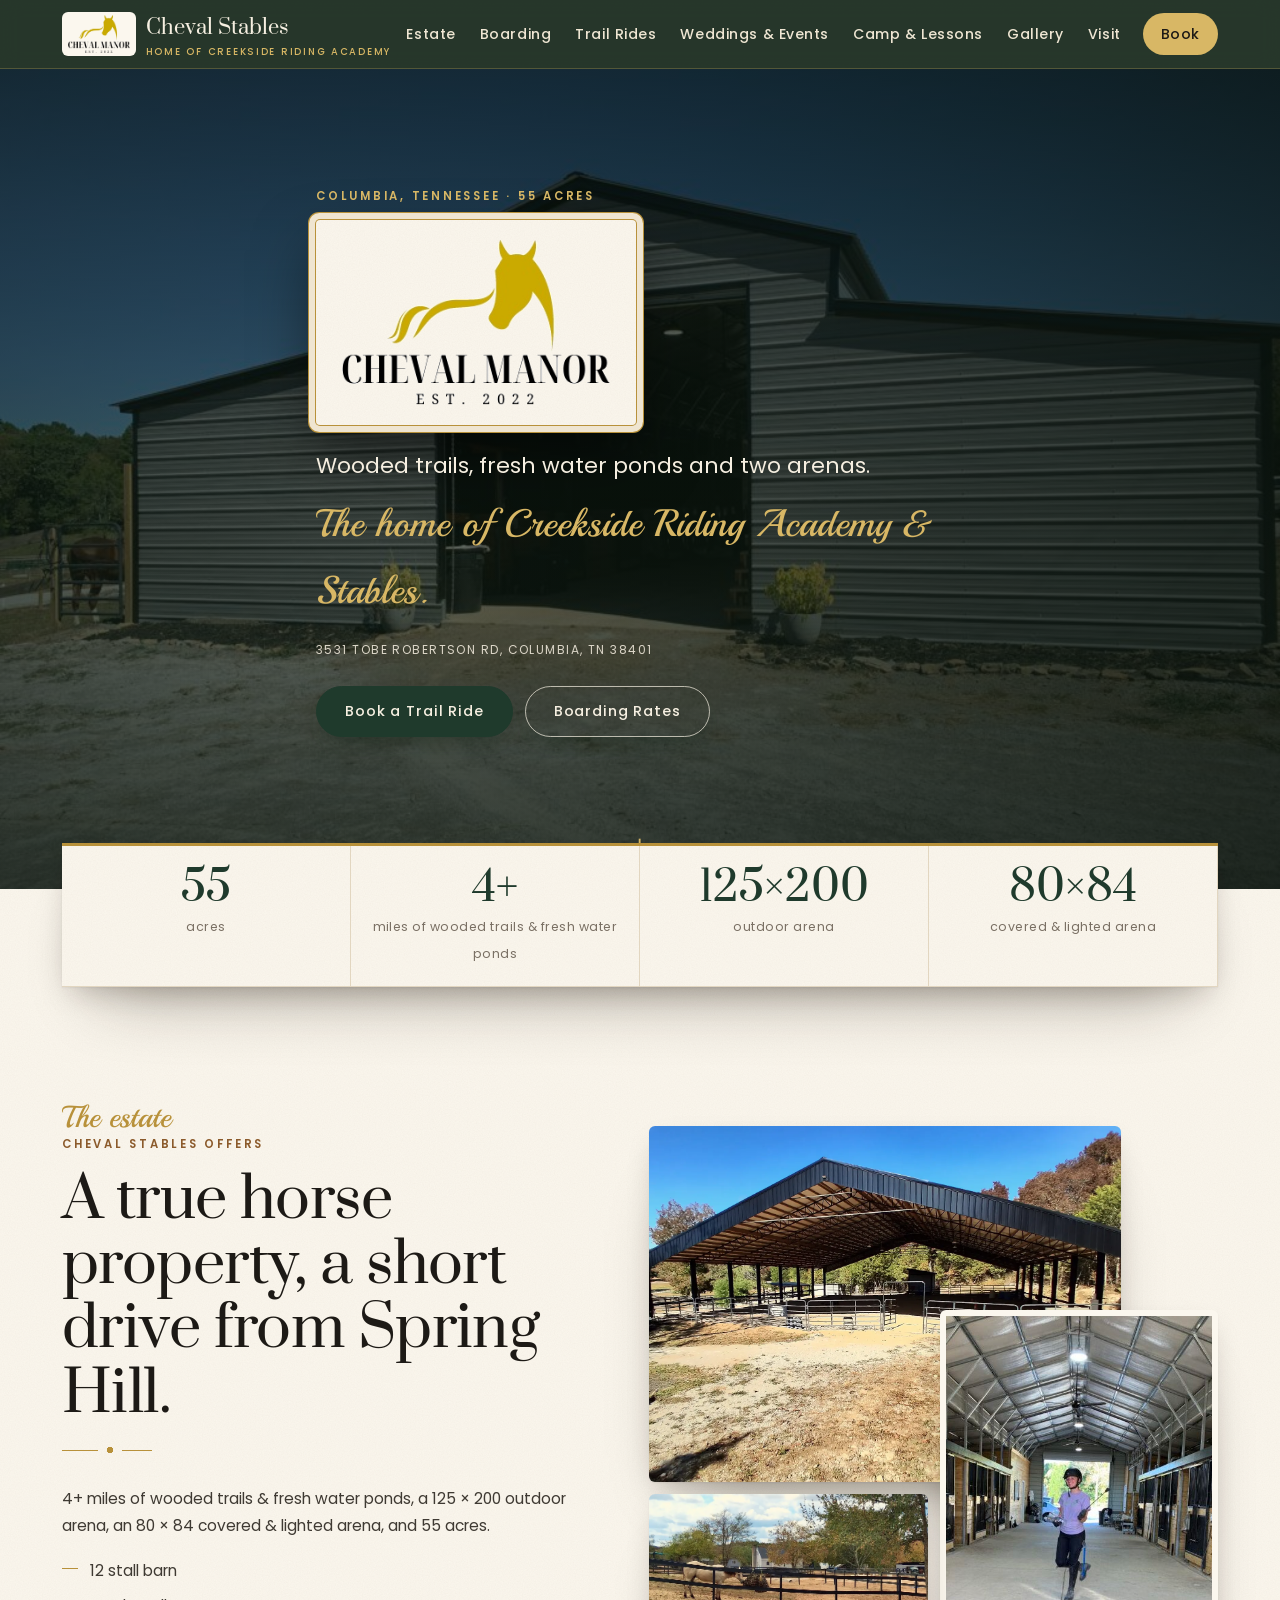
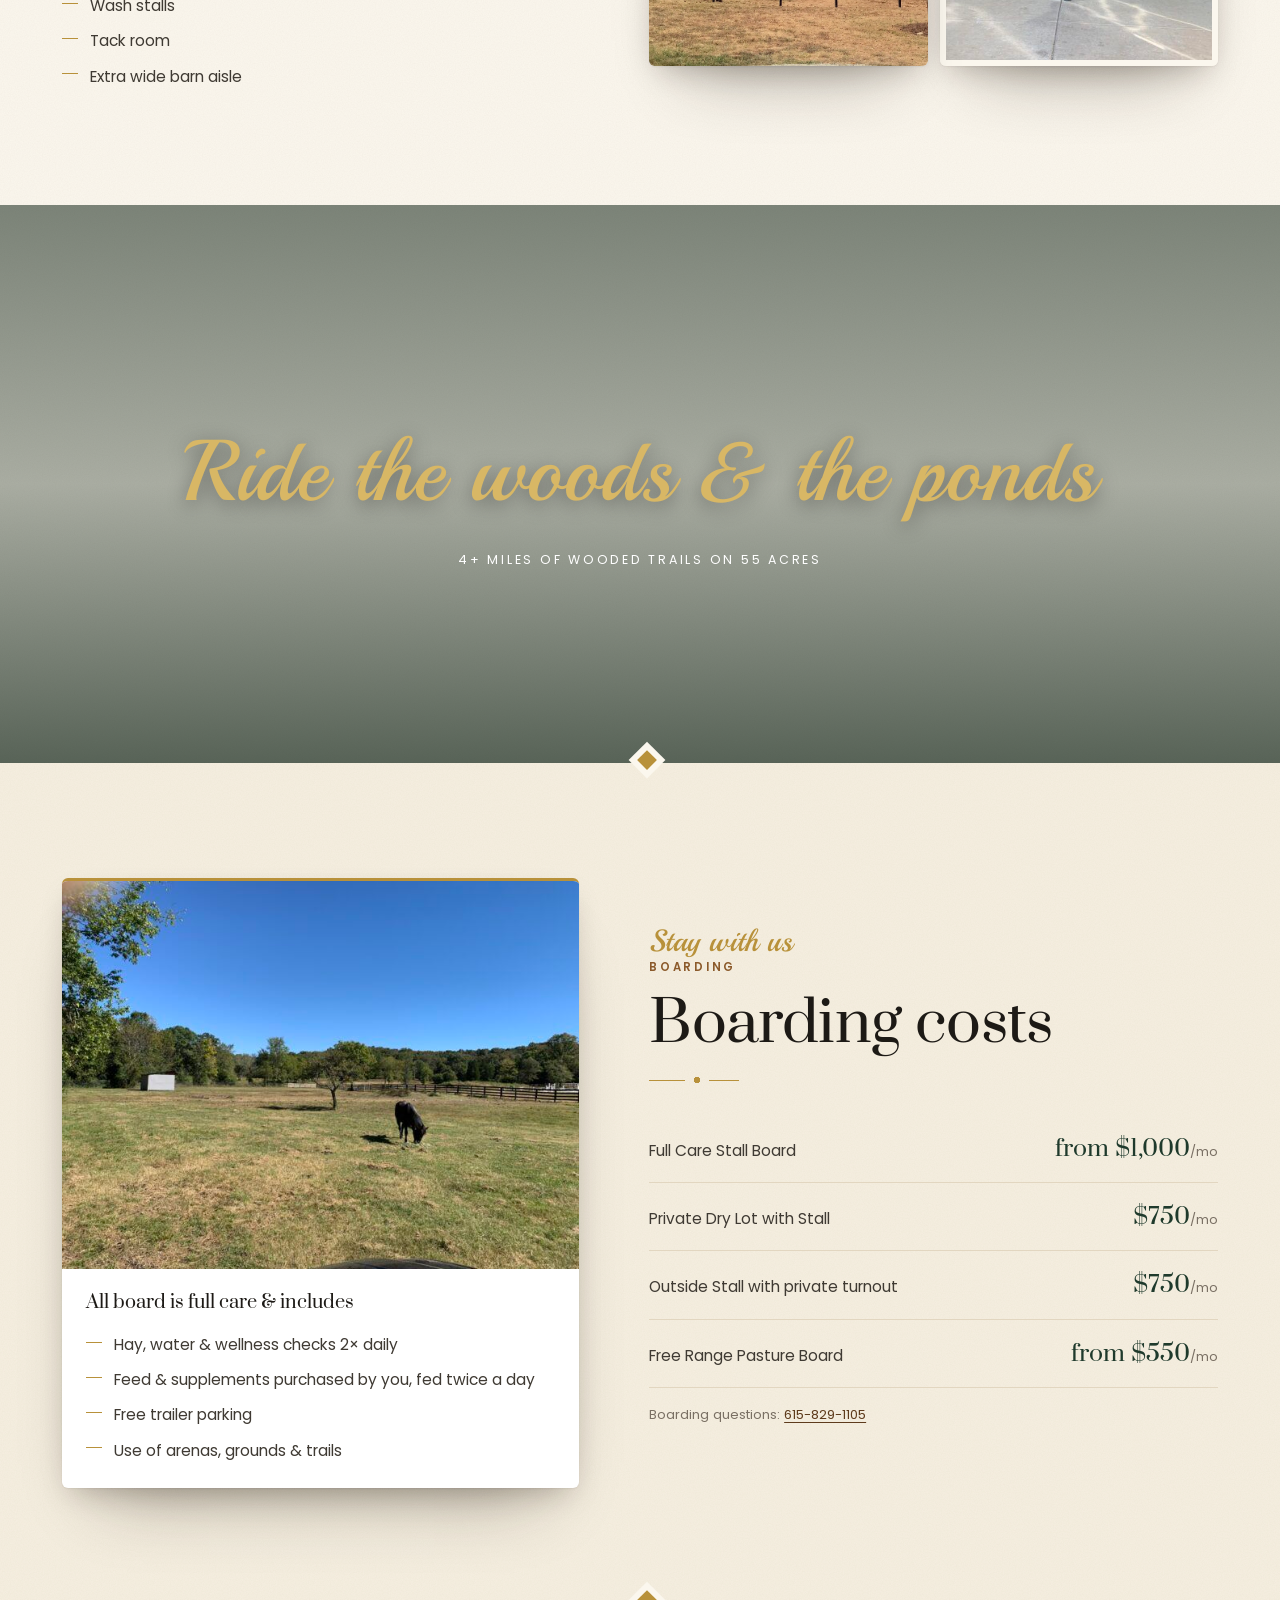
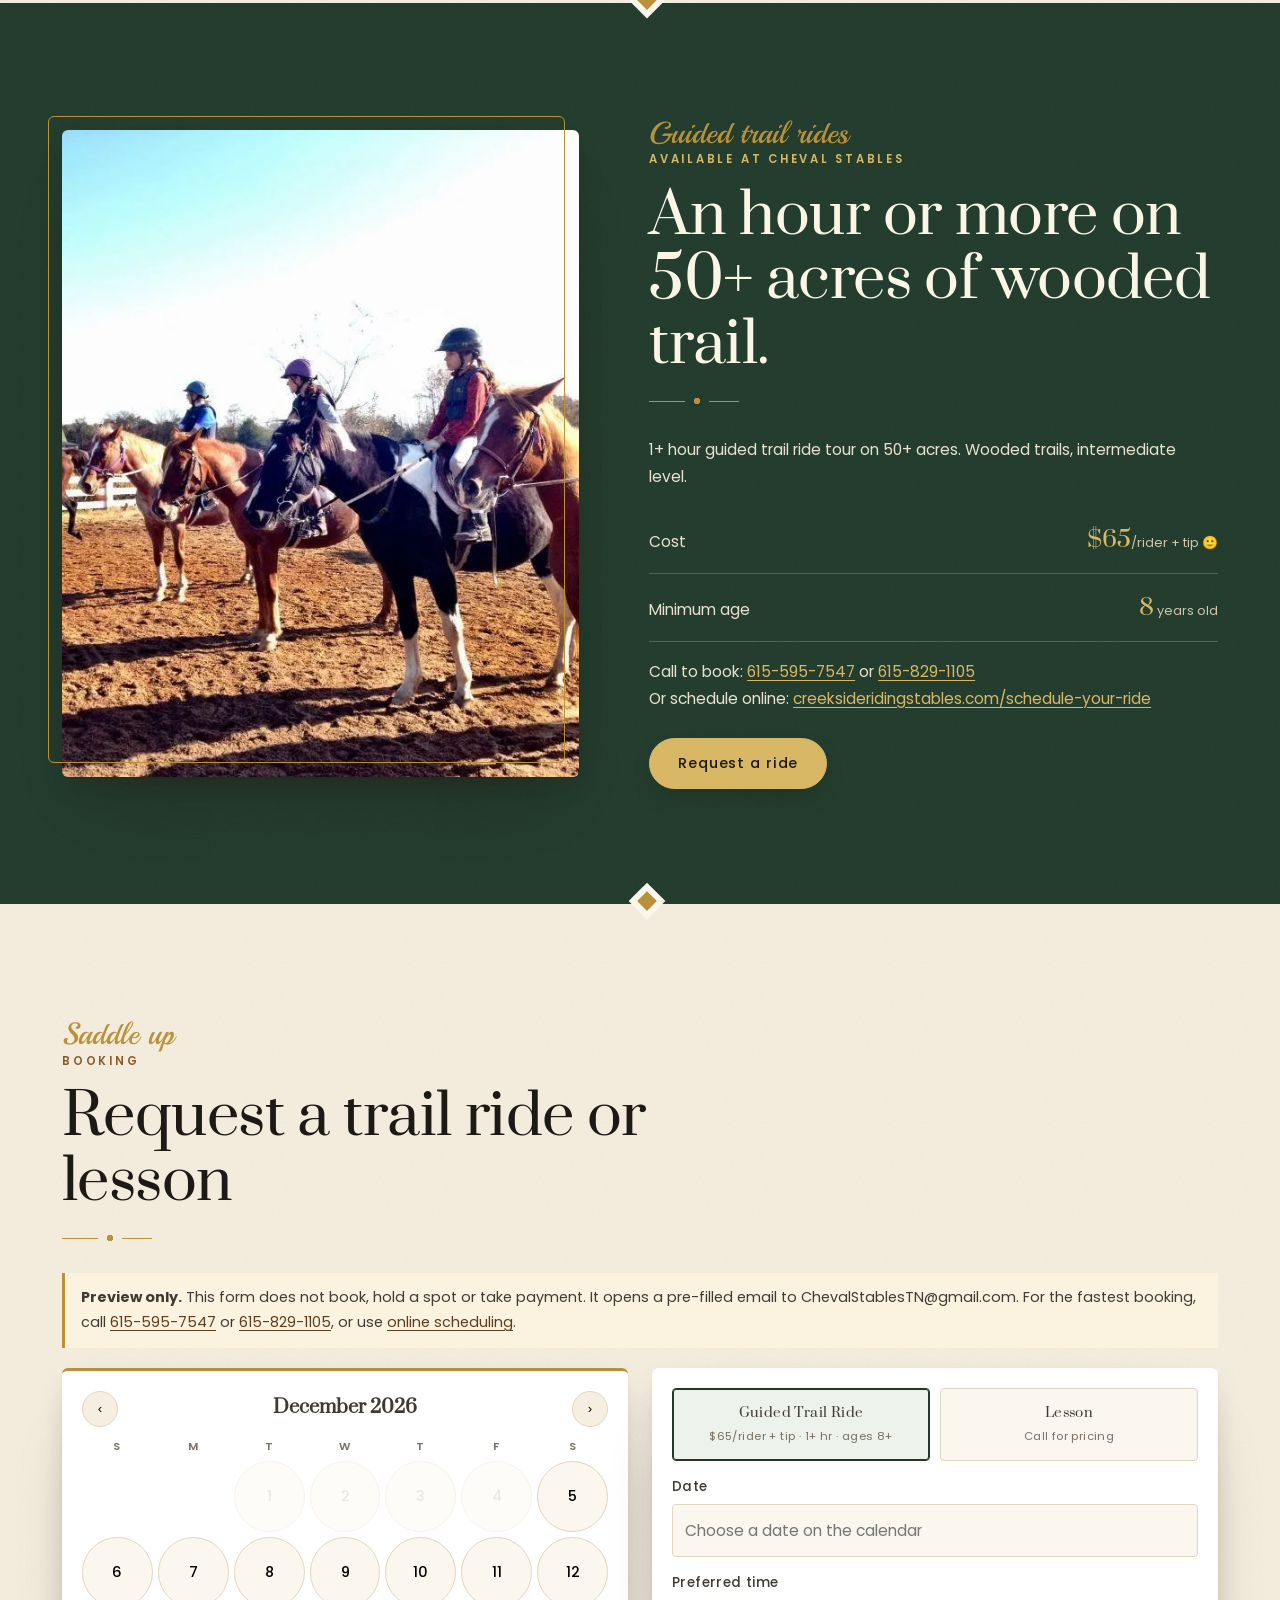
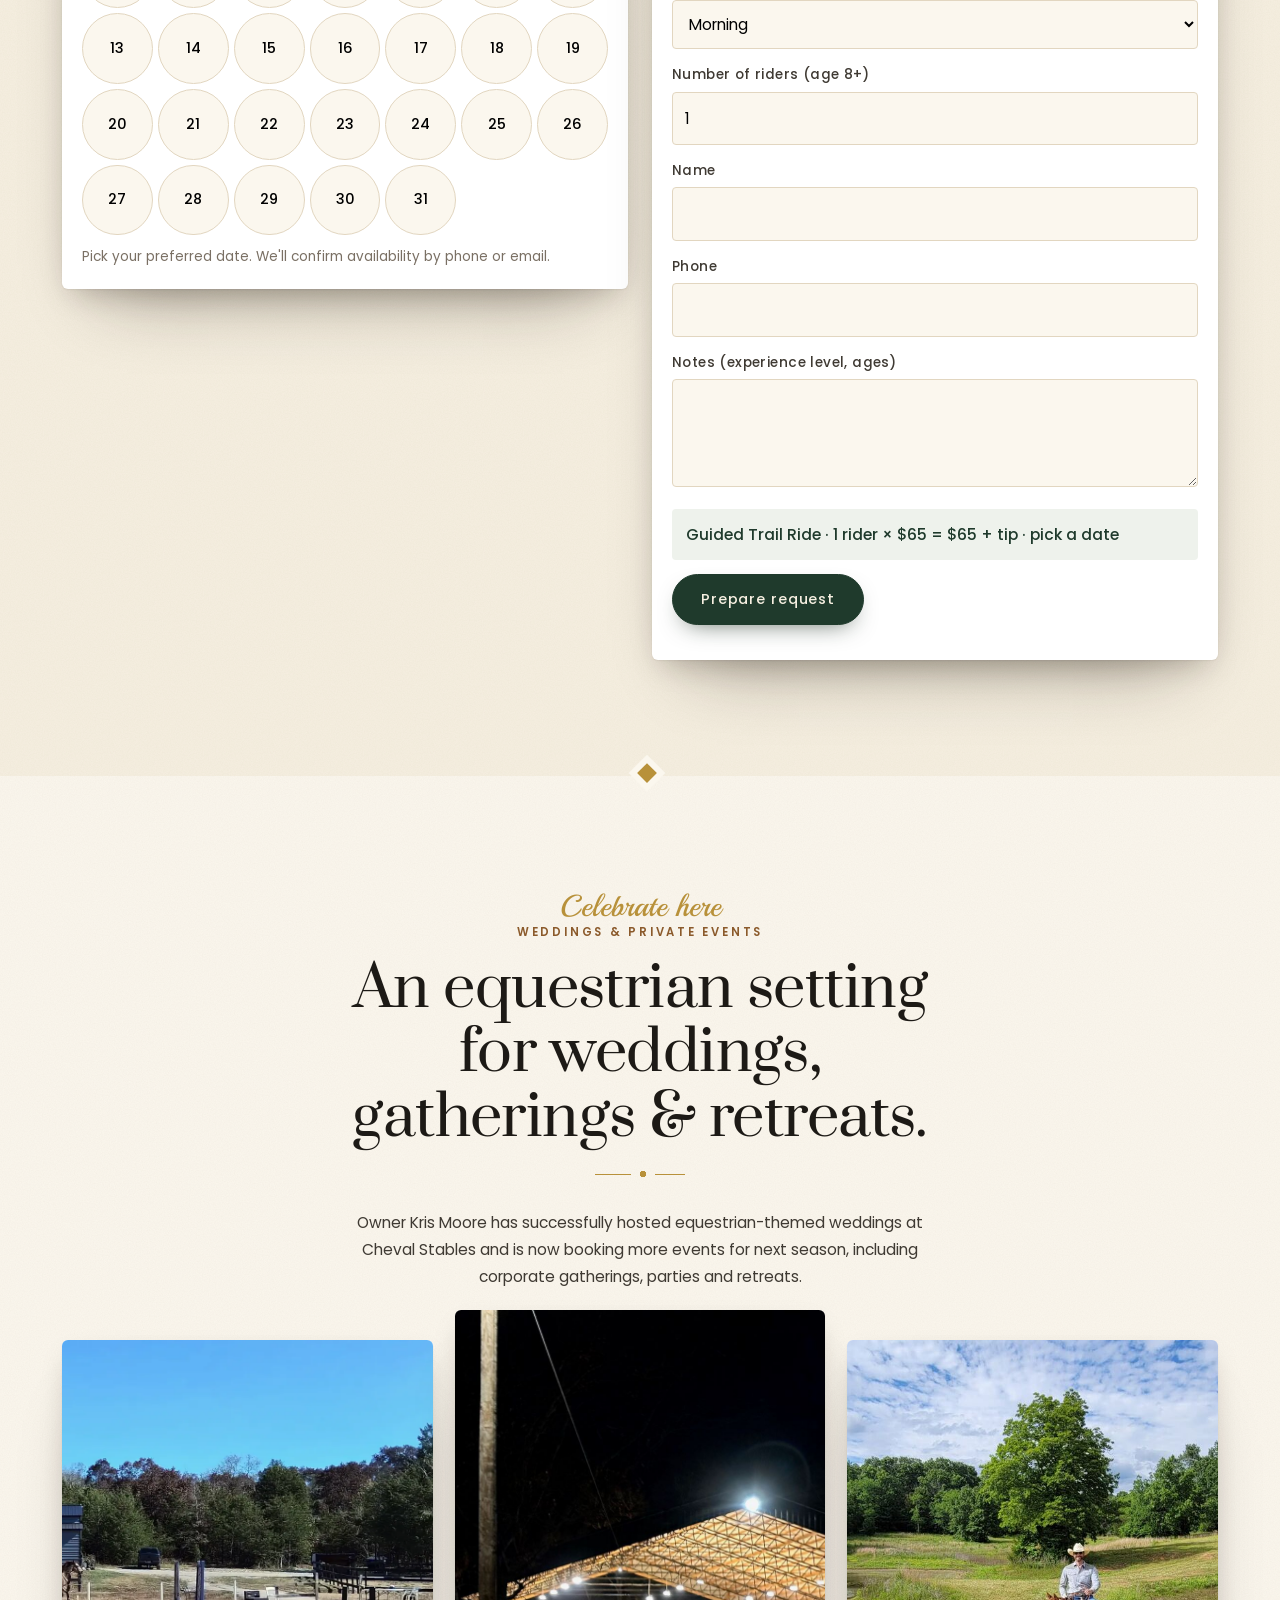
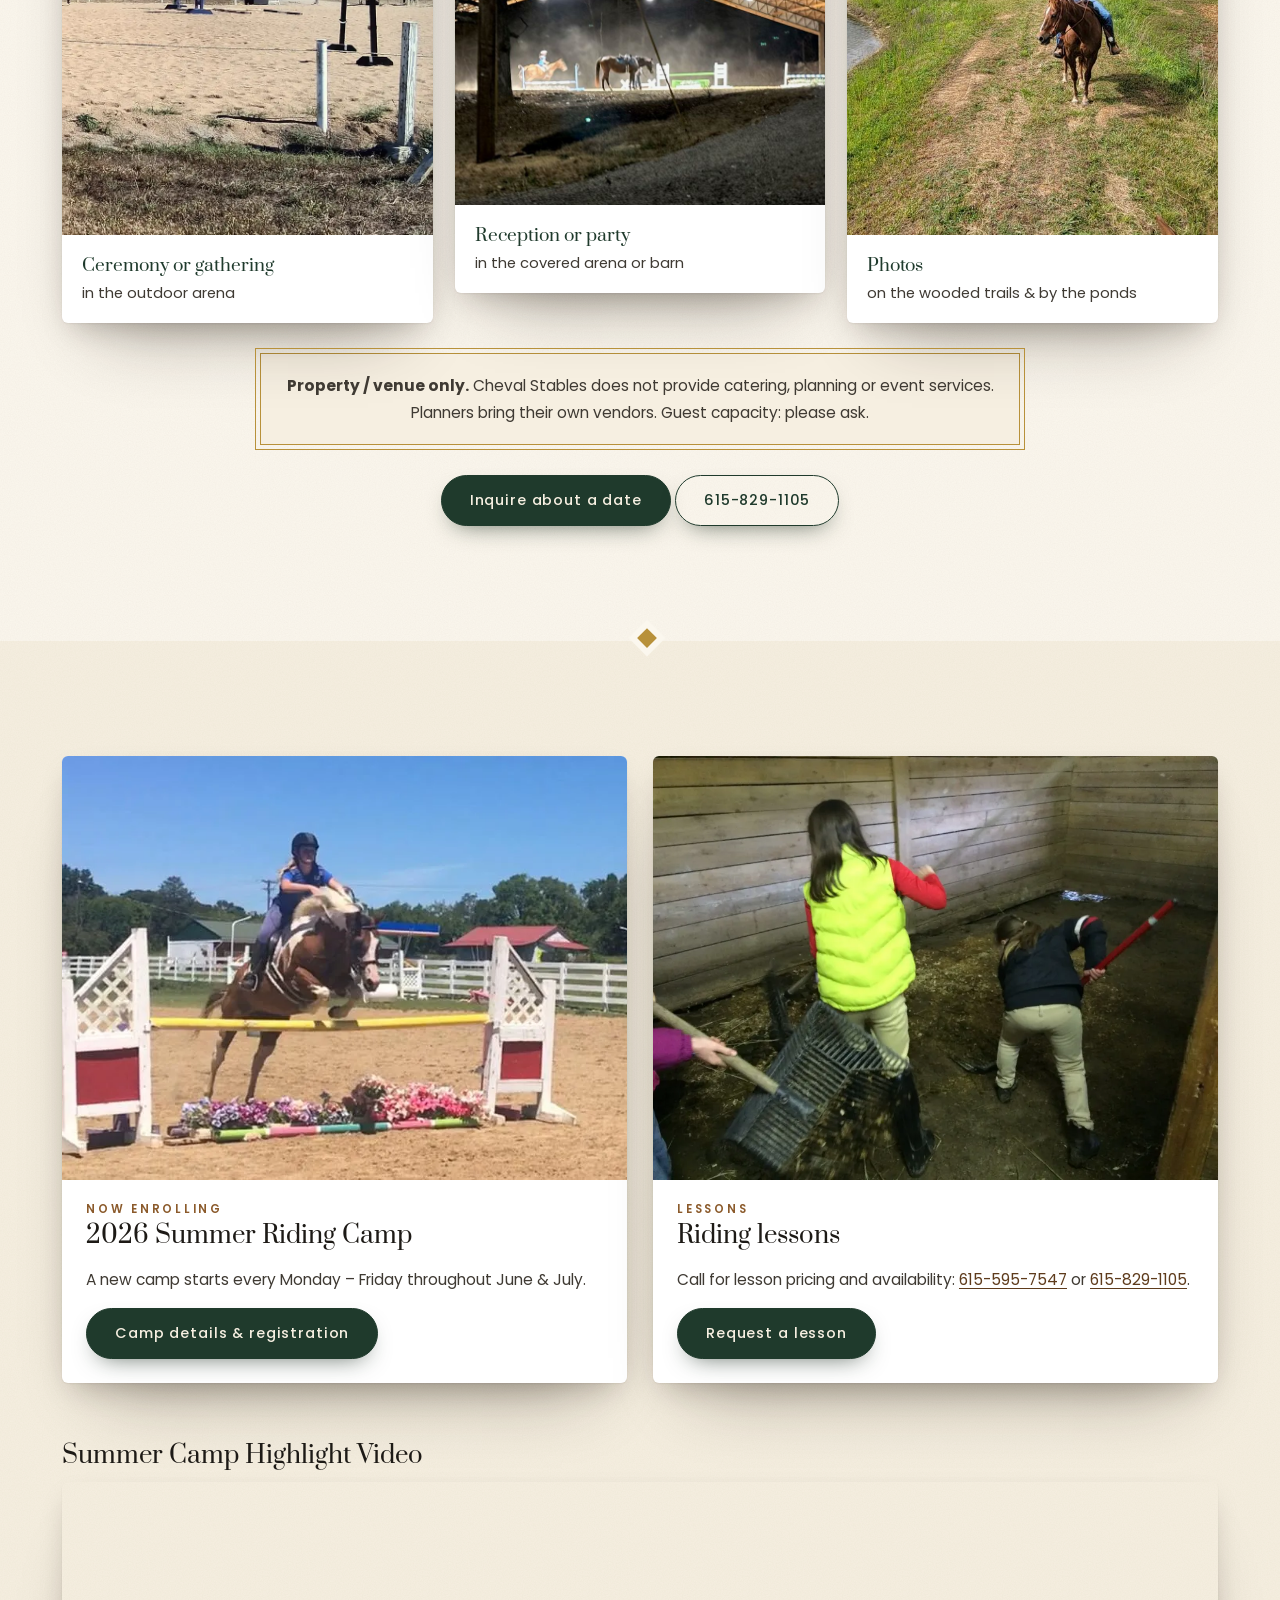
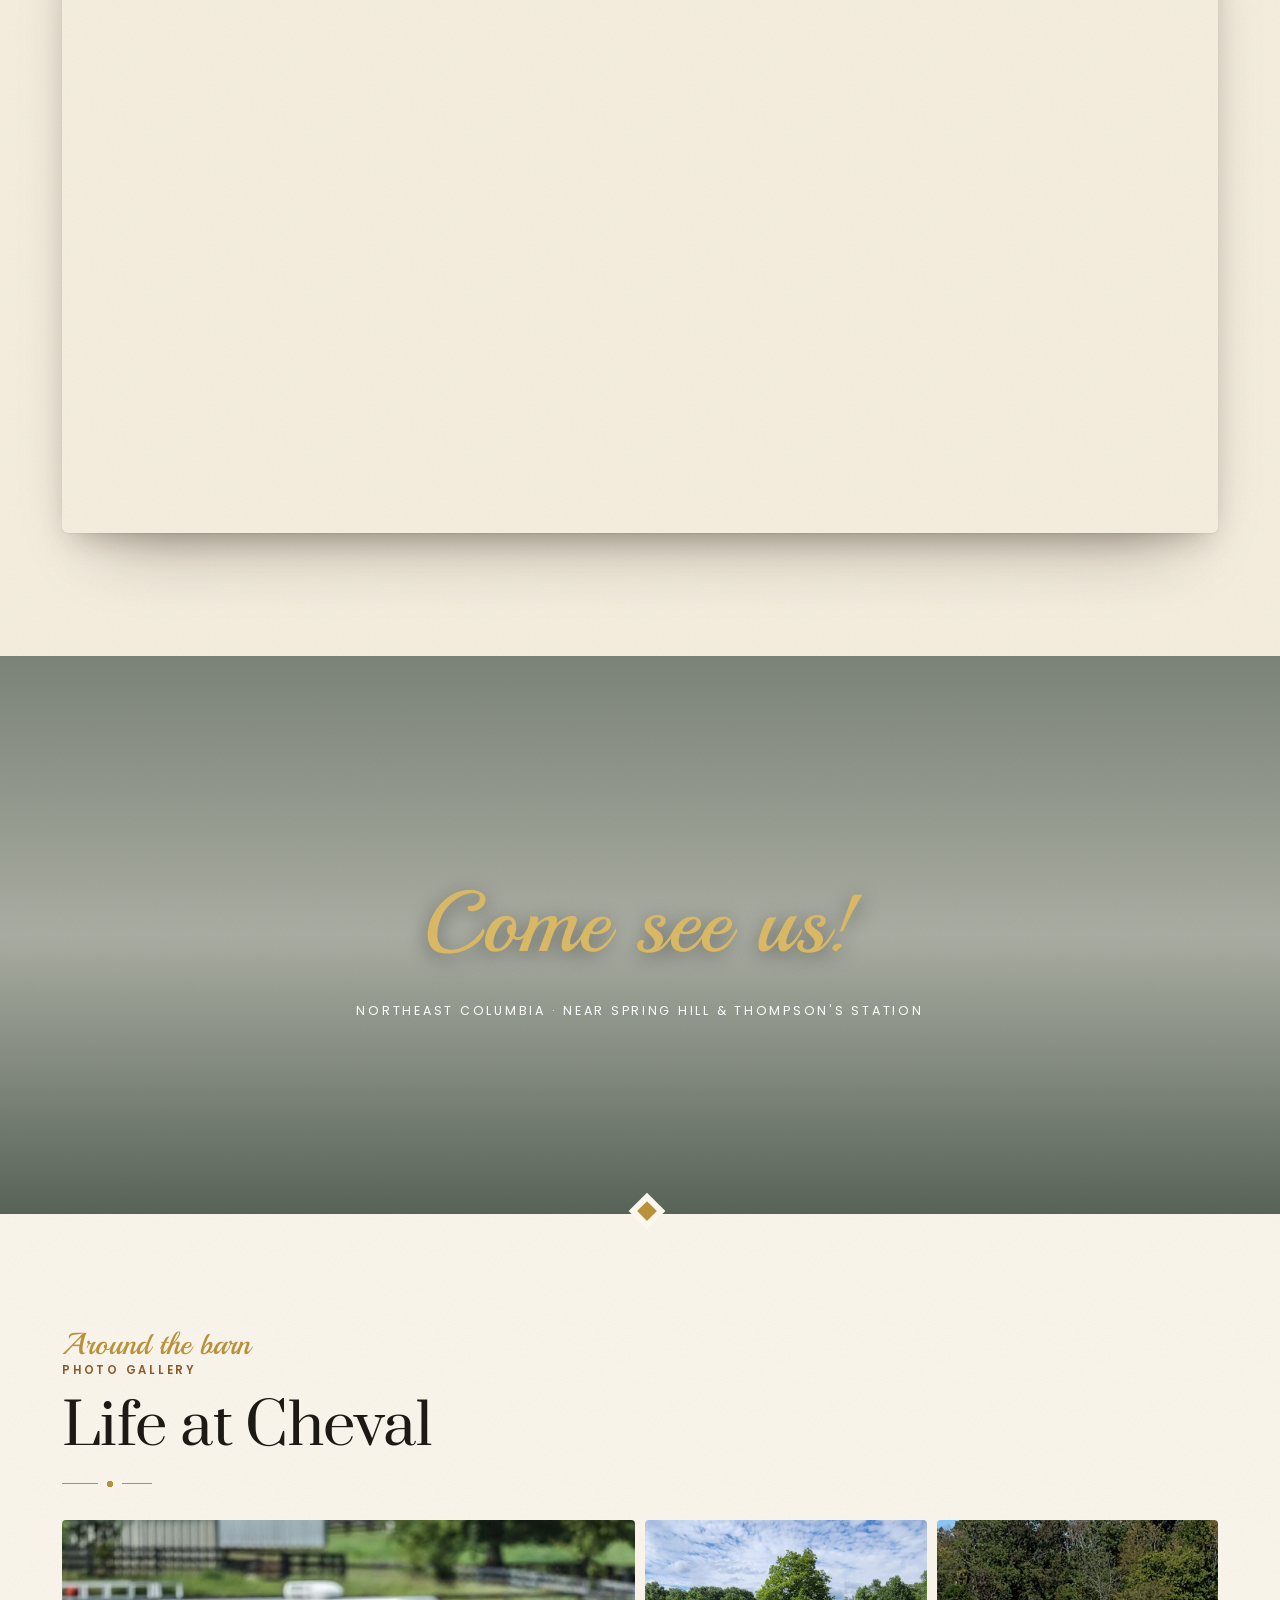
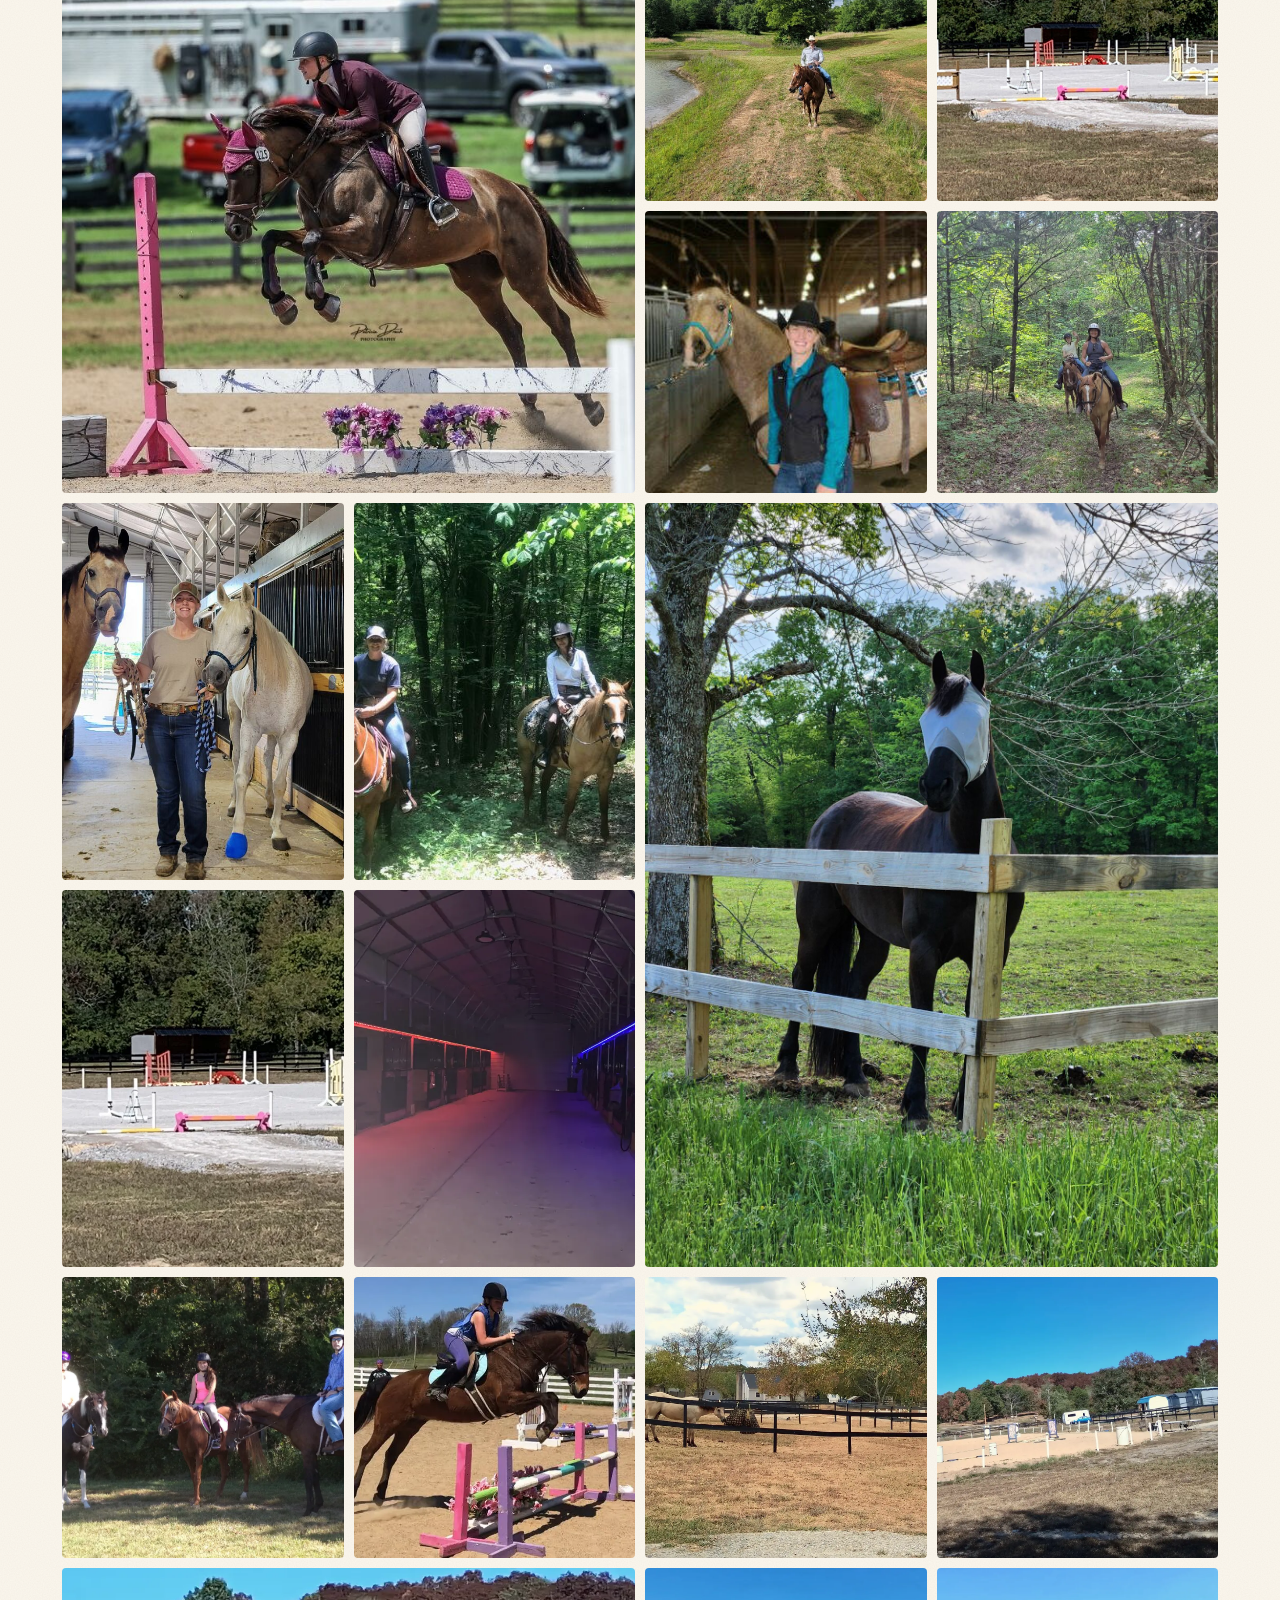
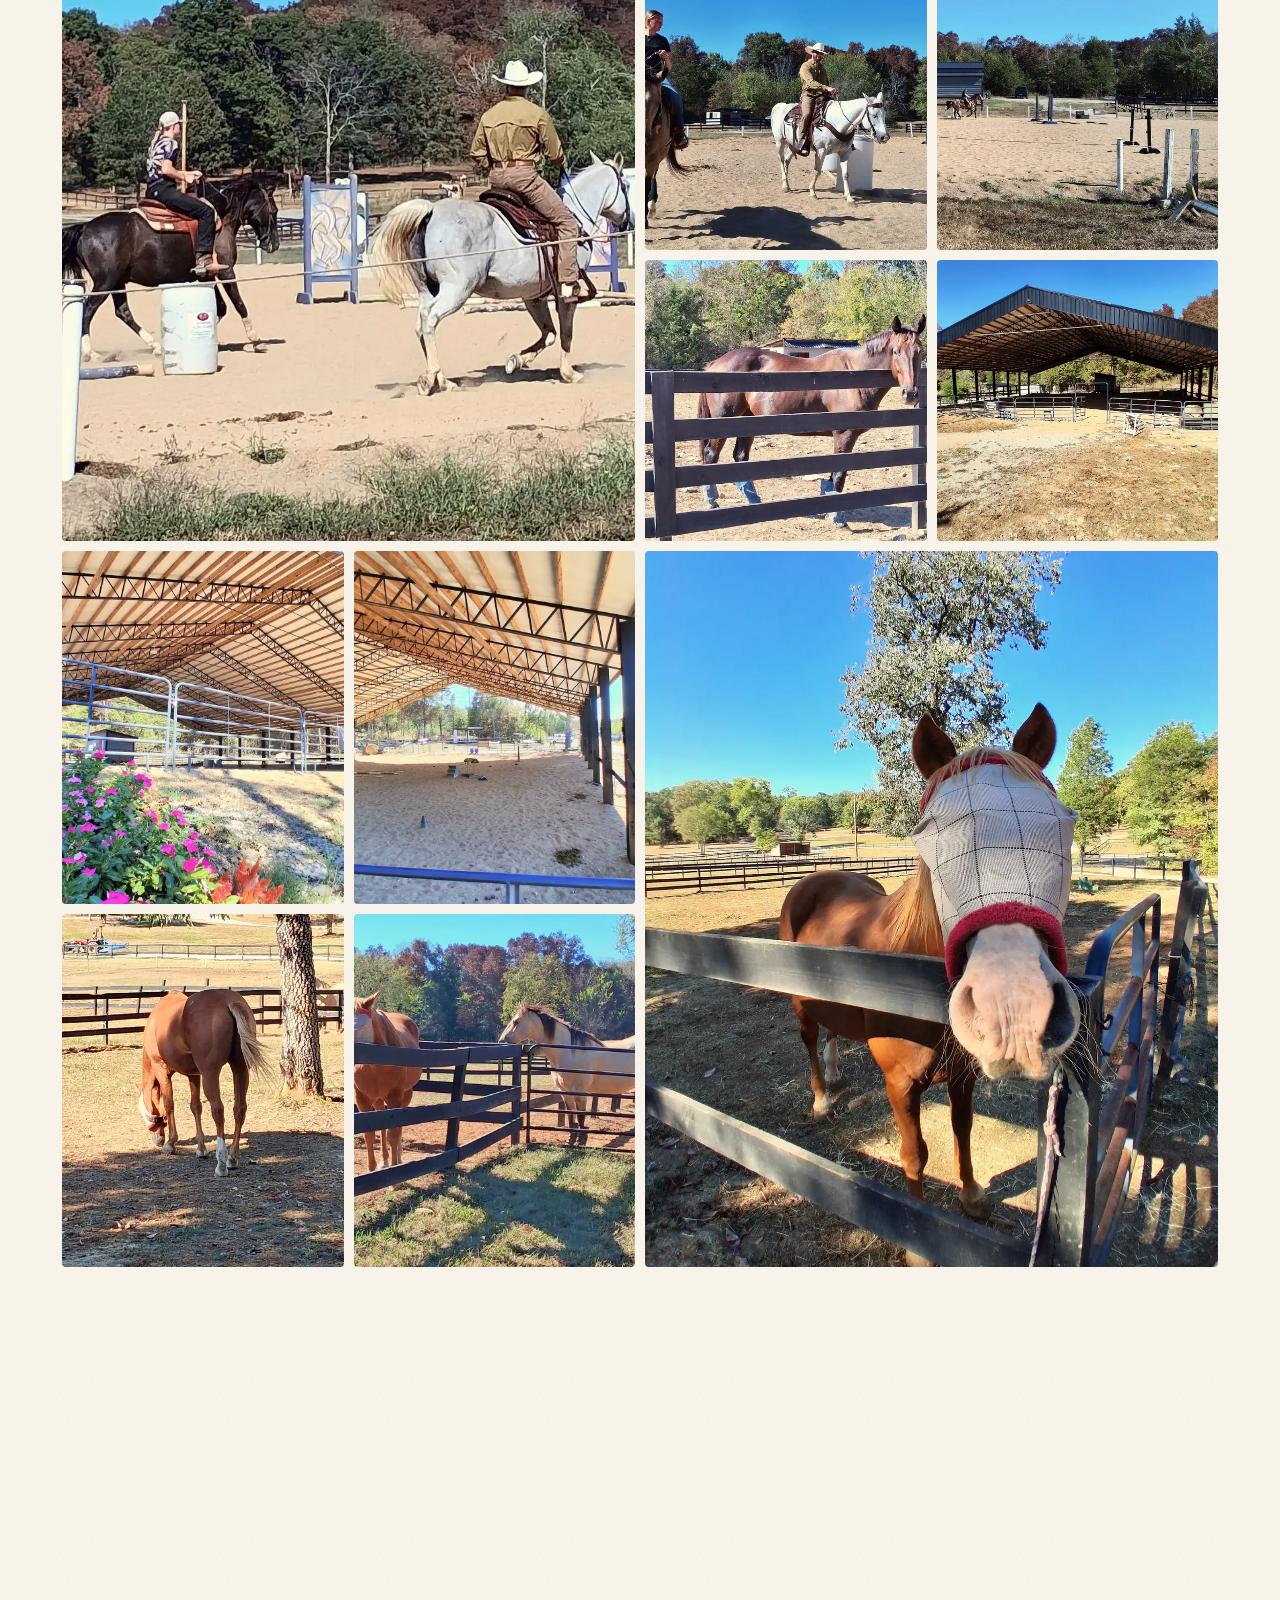
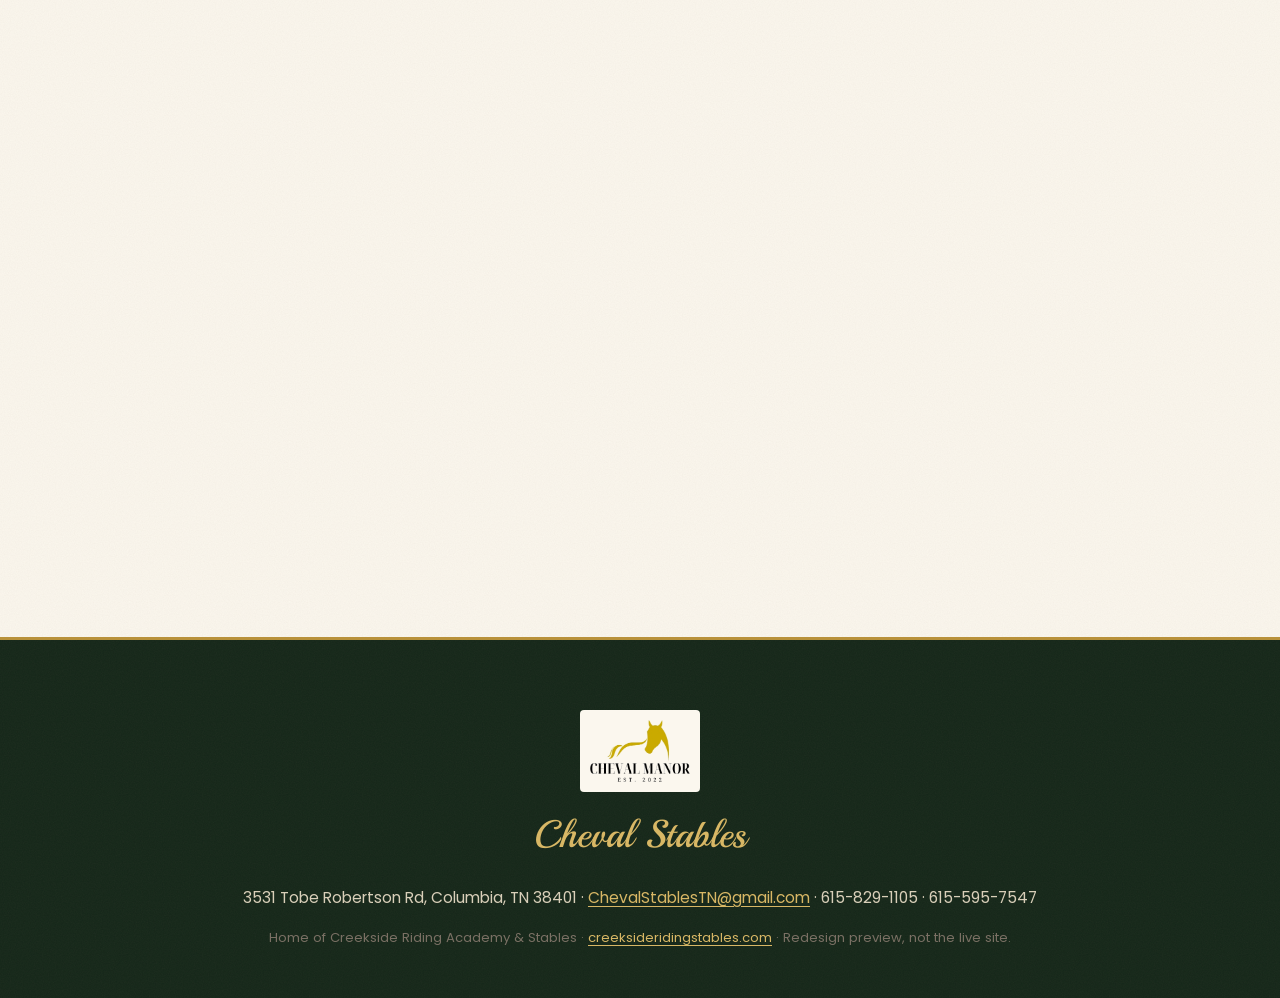
==== commit cc8fec0b: "Kicker copy tweak" ====
--- a/index.html
+++ b/index.html
@@ -7,7 +7,7 @@
 <nav><button class="tog" aria-expanded="false" aria-label="Menu">Menu</button><ul><li><a href="#about">Estate</a></li><li><a href="#boarding">Boarding</a></li><li><a href="#trail">Trail Rides</a></li><li><a href="#events">Weddings &amp; Events</a></li><li><a href="#camp">Camp &amp; Lessons</a></li><li><a href="#gallery">Gallery</a></li><li><a href="#location">Visit</a></li><li><a class="nav-cta" href="#book">Book</a></li></ul></nav></div></header>
 <main id="top">
 <section class="hero"><div class="hero-bg"></div><div class="wrap hero-in">
-<div class="kicker light">Columbia, Tennessee · Est. on 55 acres</div>
+<div class="kicker light">Columbia, Tennessee · 55 acres</div>
 <h1 class="hero-title"><img class="hero-logo" src="img/cheval-logo.png" alt="Cheval Stables" width="304" height="187"></h1>
 <p class="lede">Wooded trails, fresh water ponds and two arenas. <span class="script">The home of Creekside Riding Academy &amp; Stables.</span></p>
 <p class="addr">3531 Tobe Robertson Rd, Columbia, TN 38401</p>
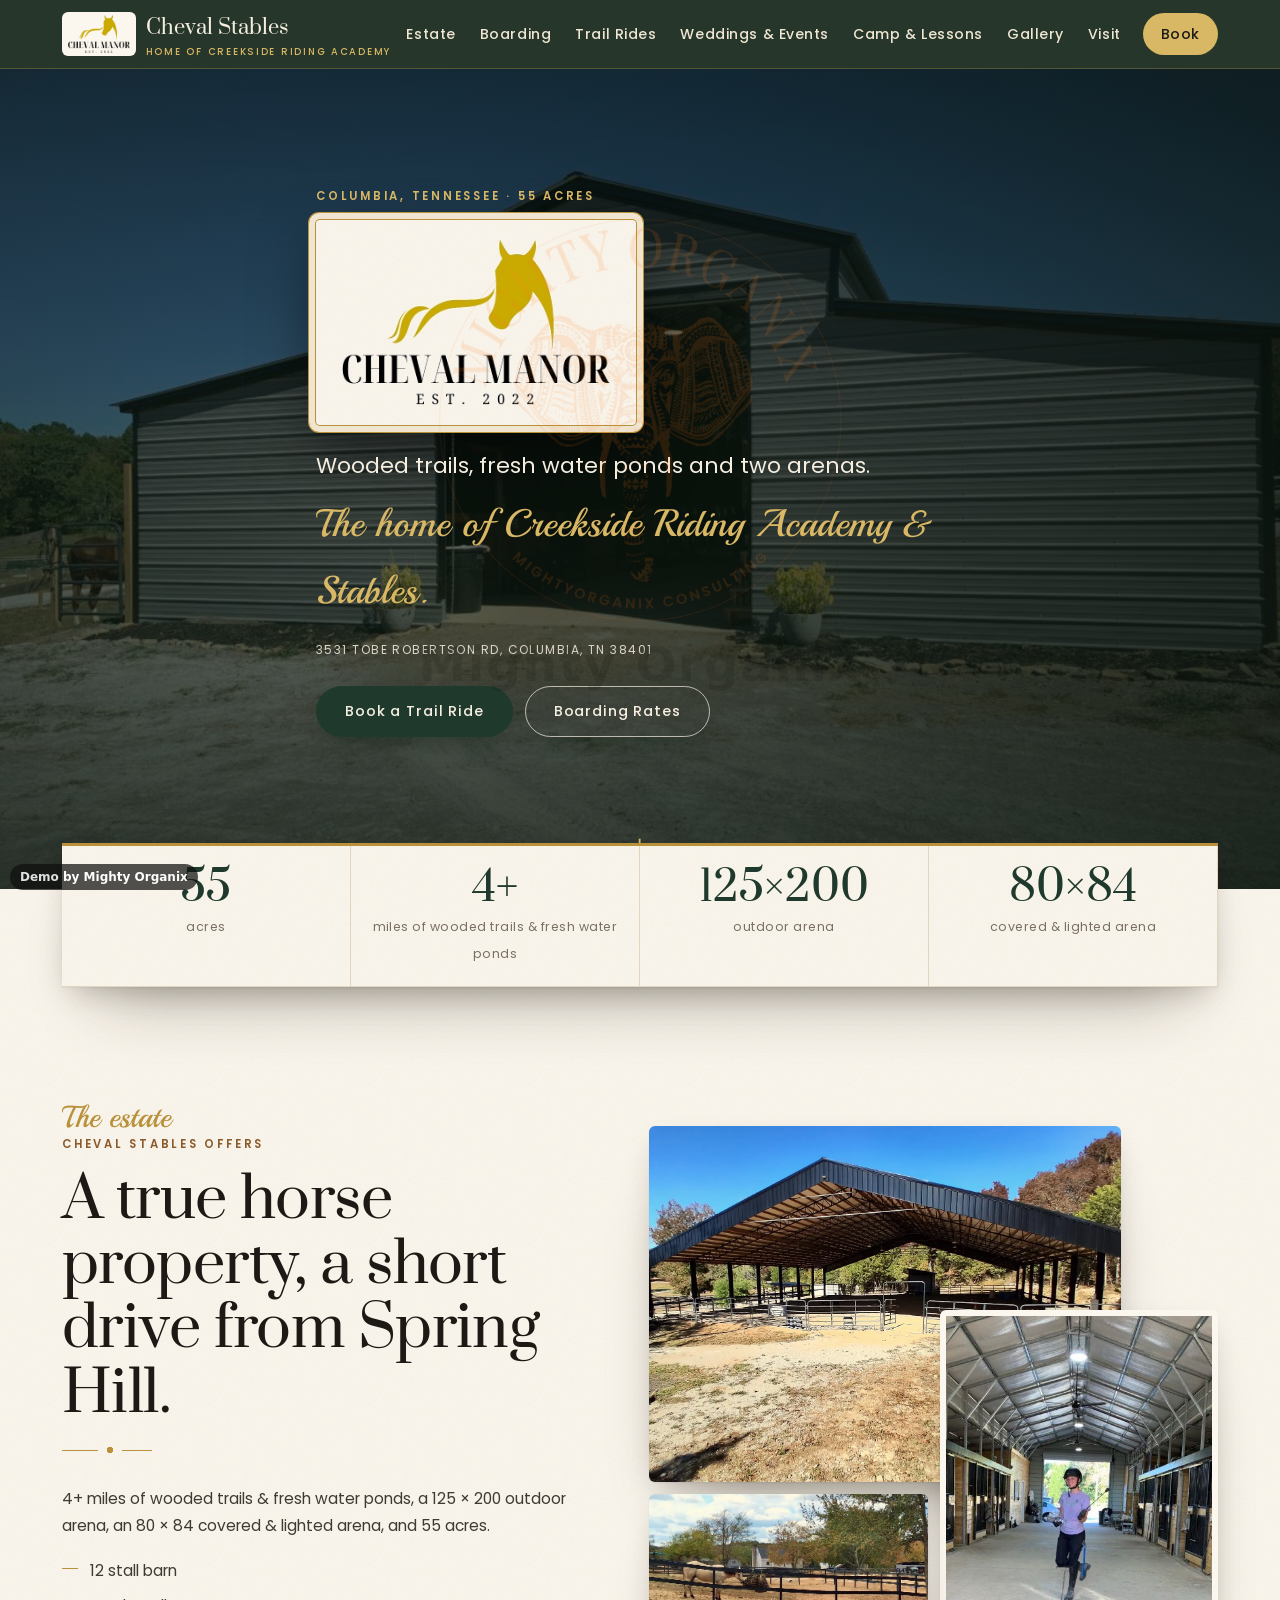
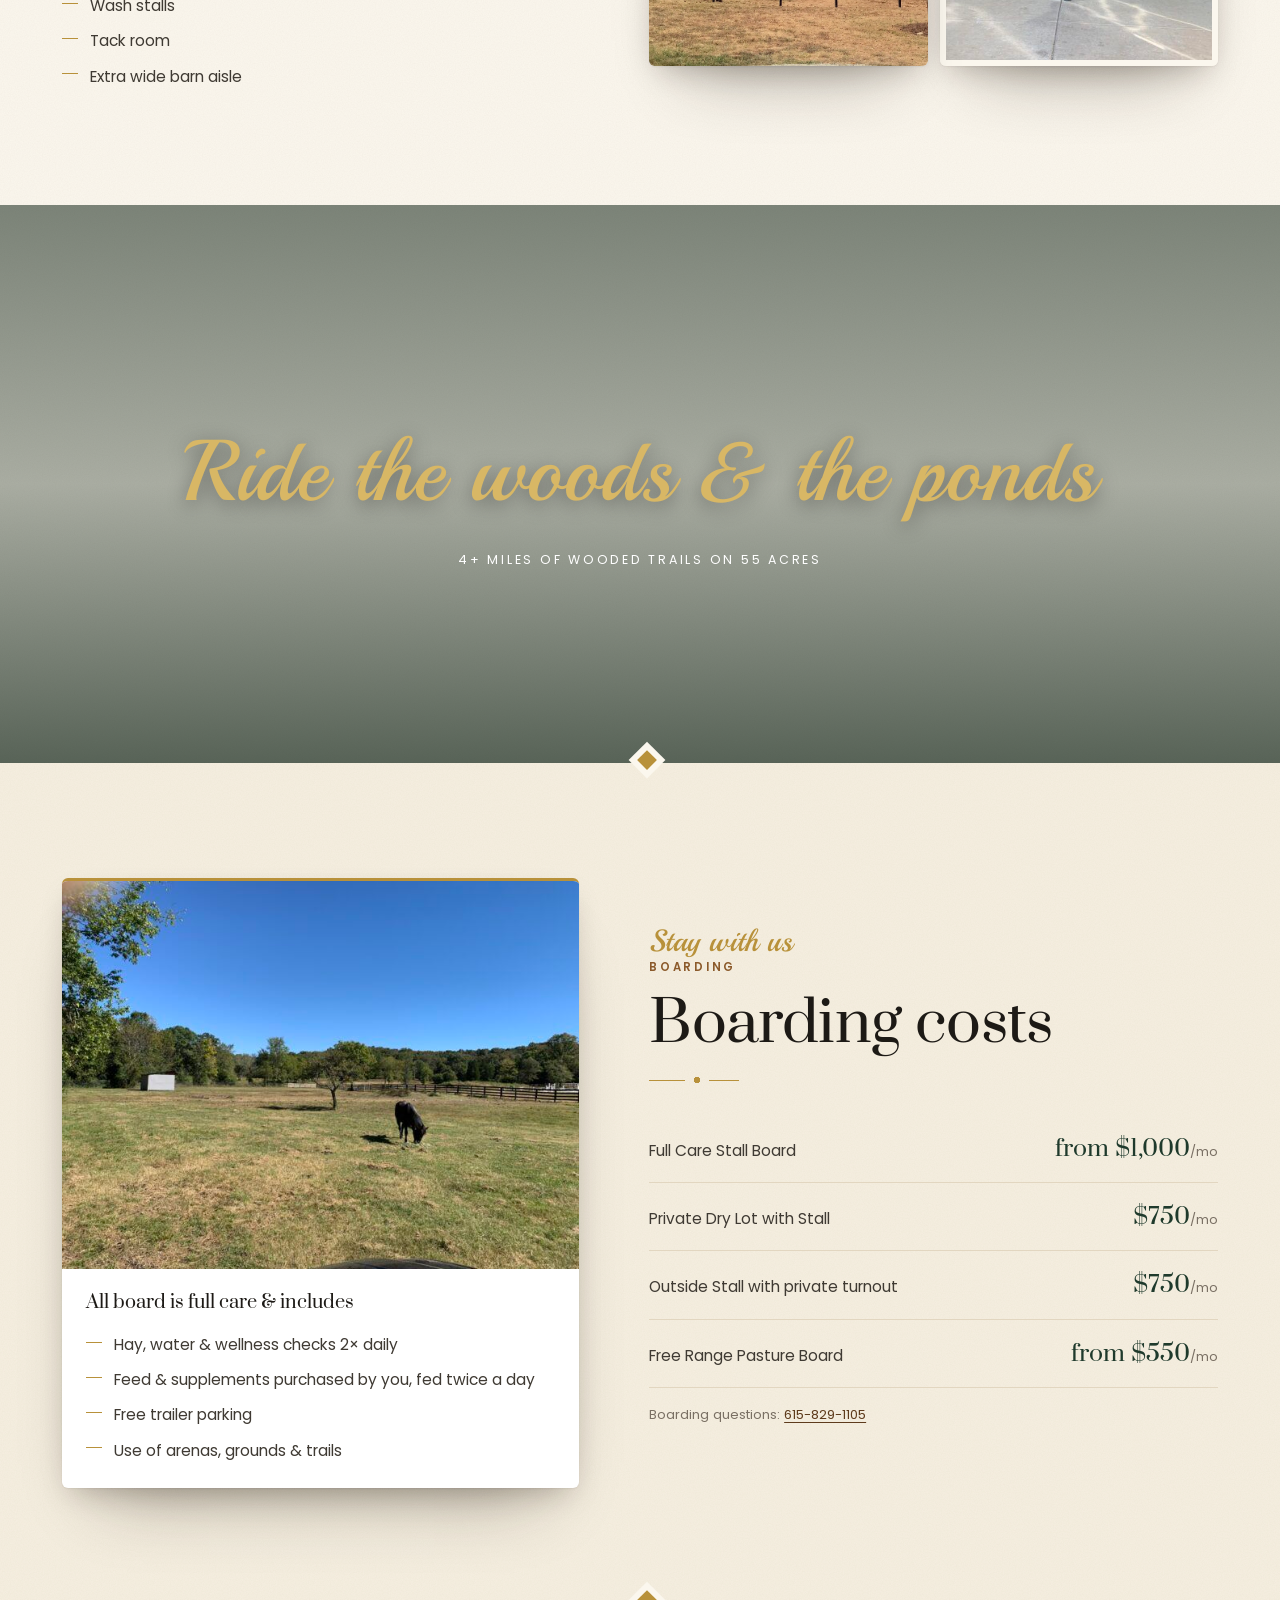
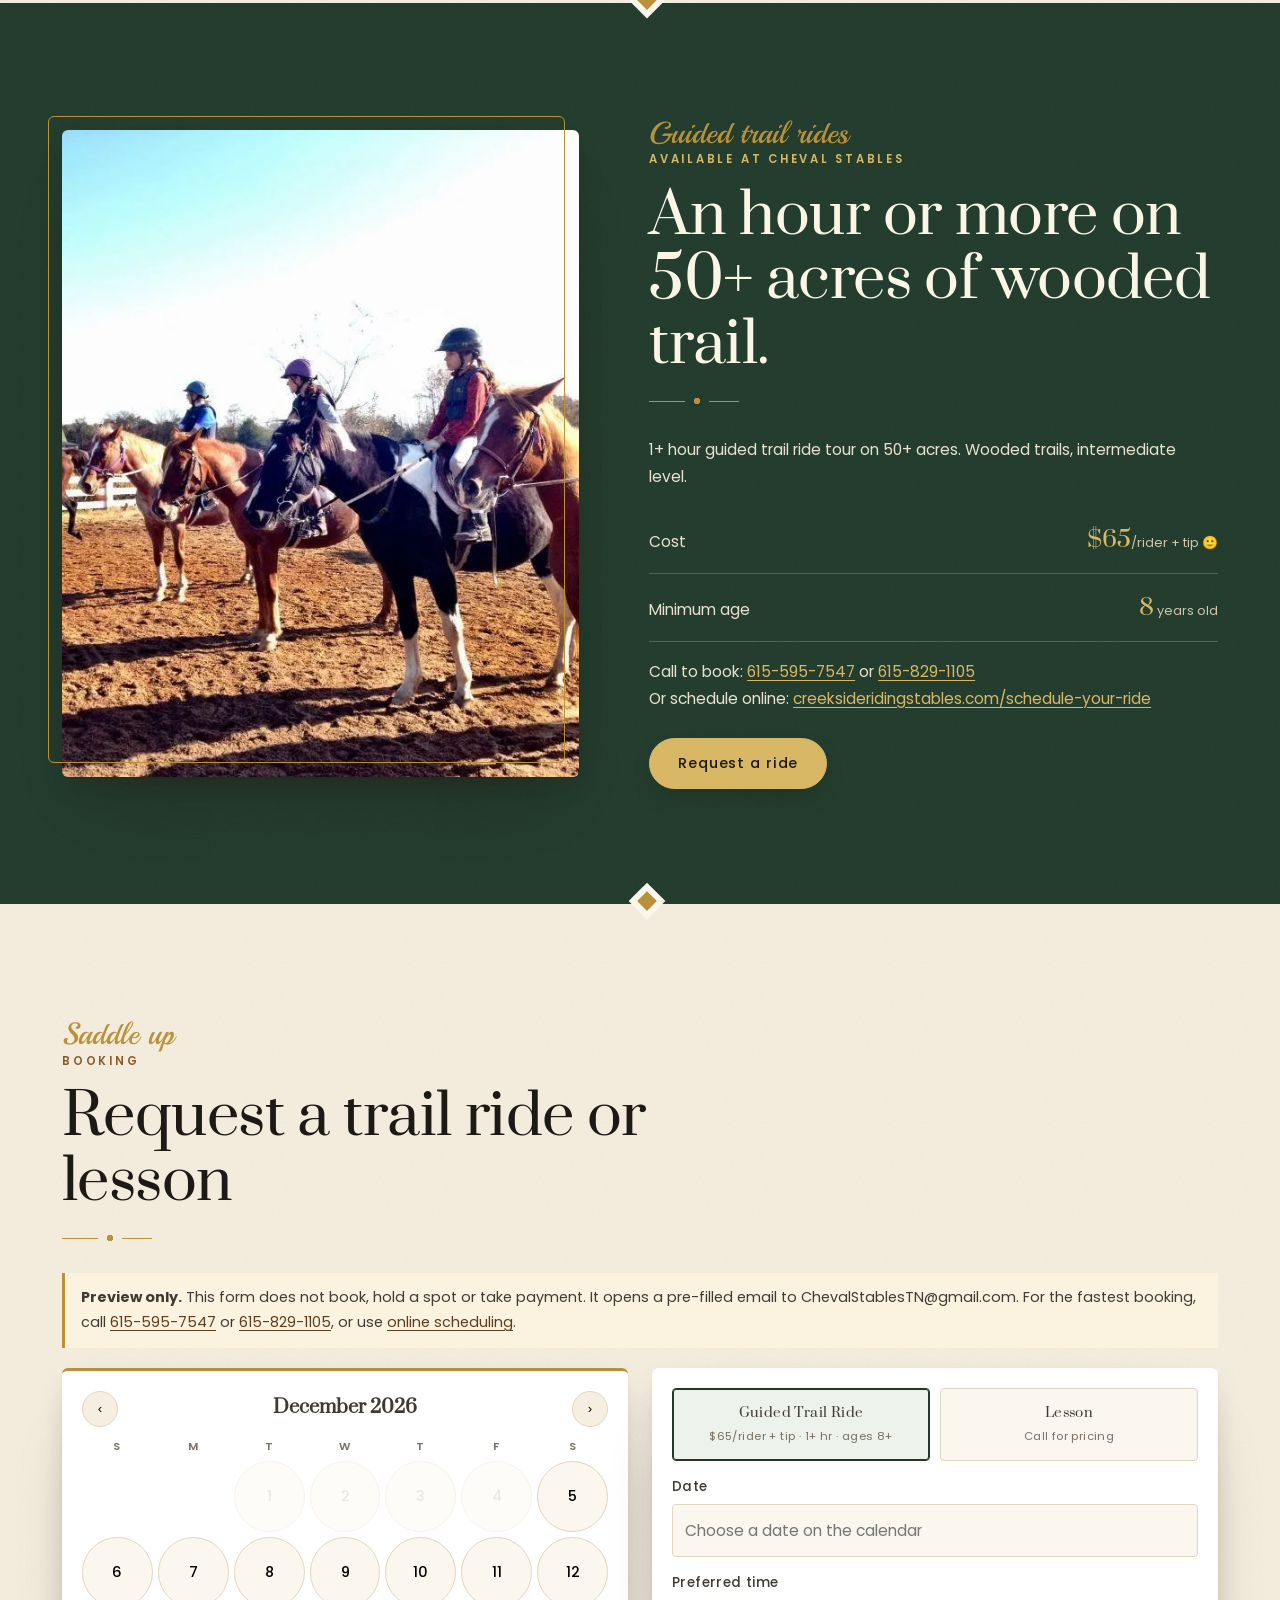
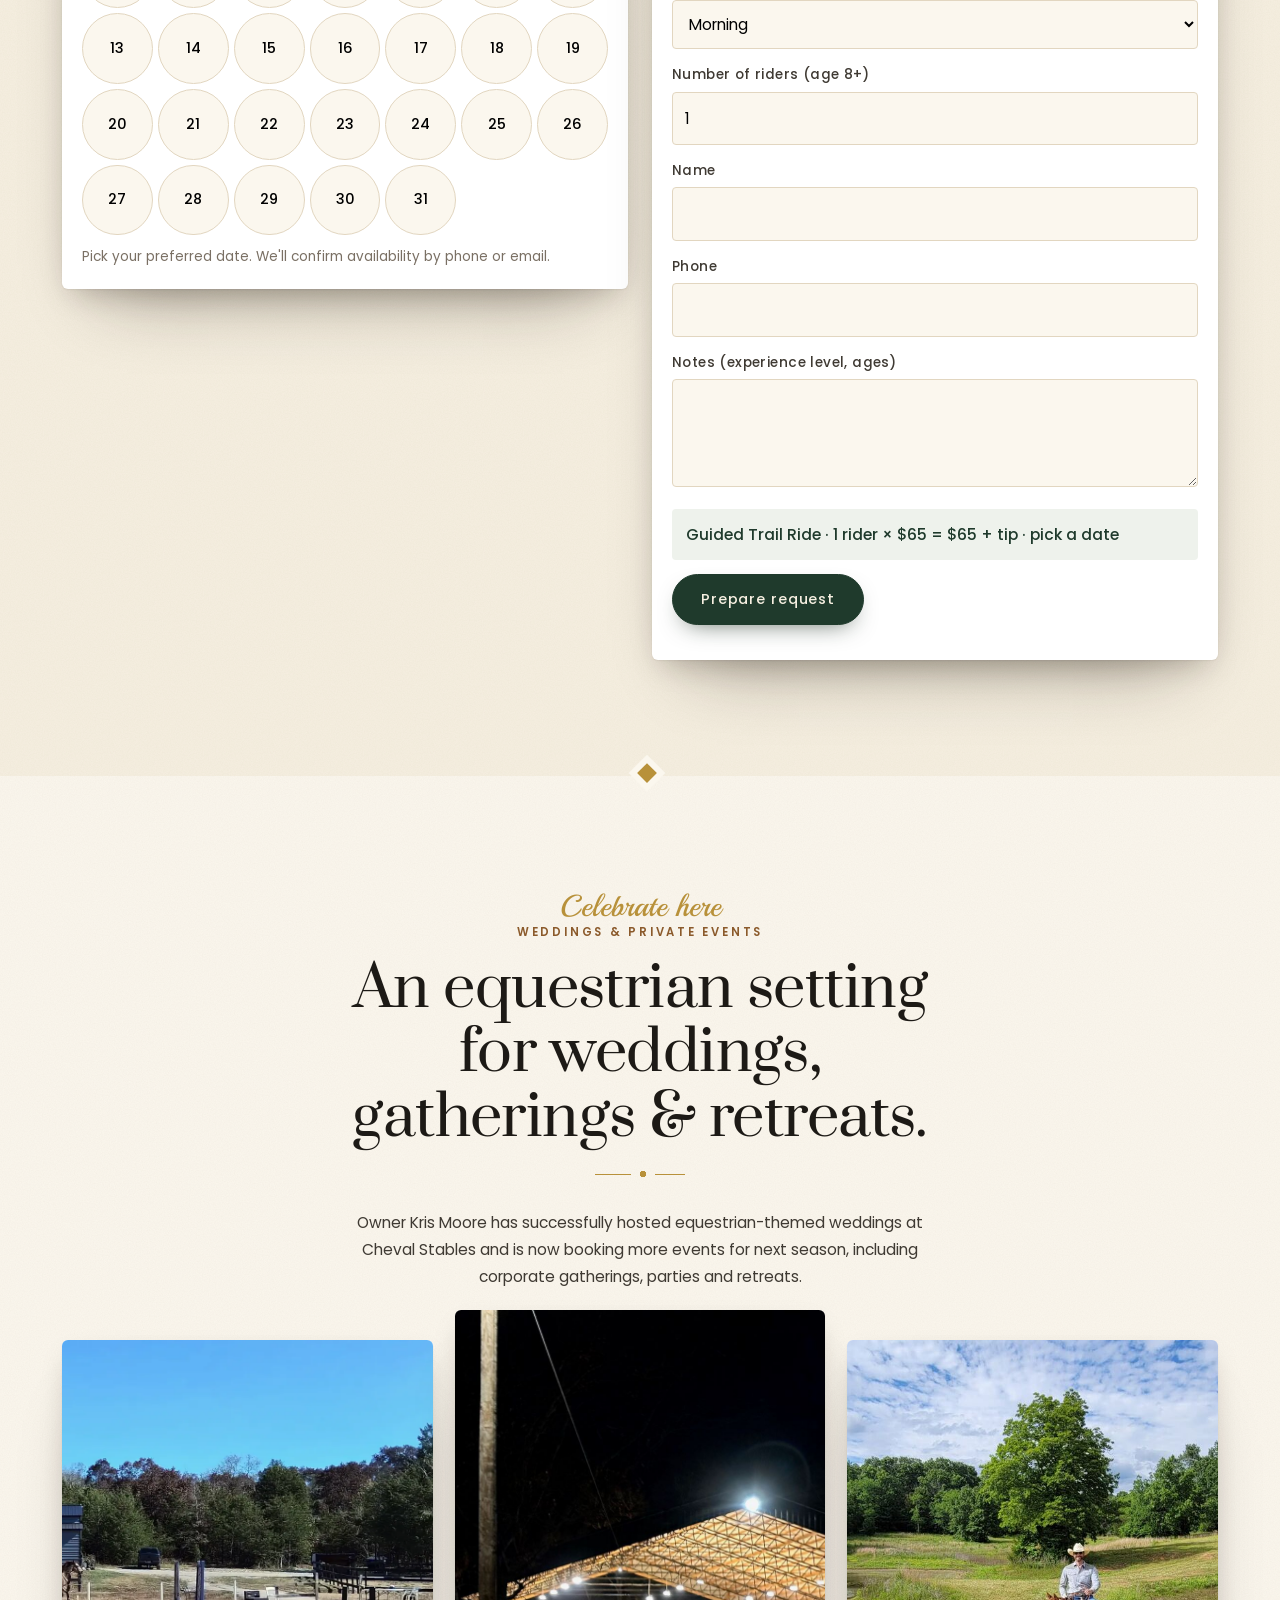
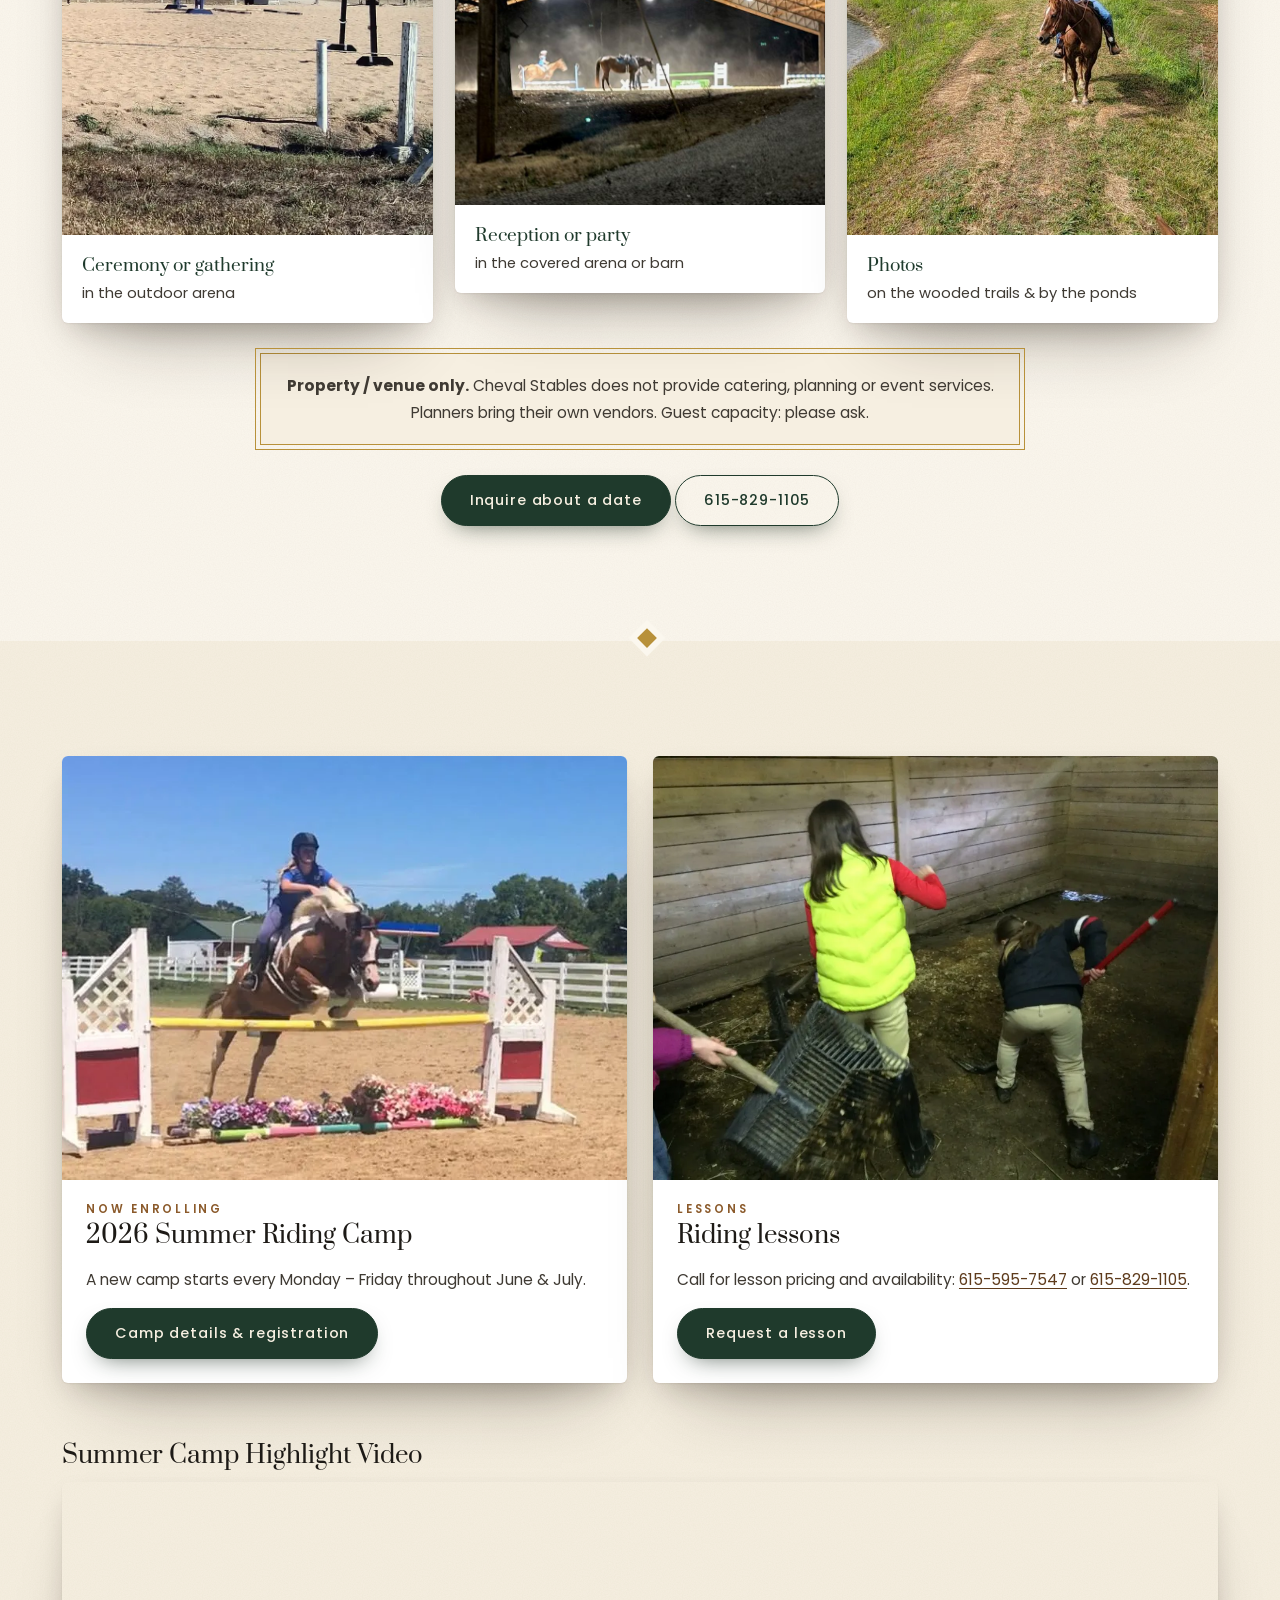
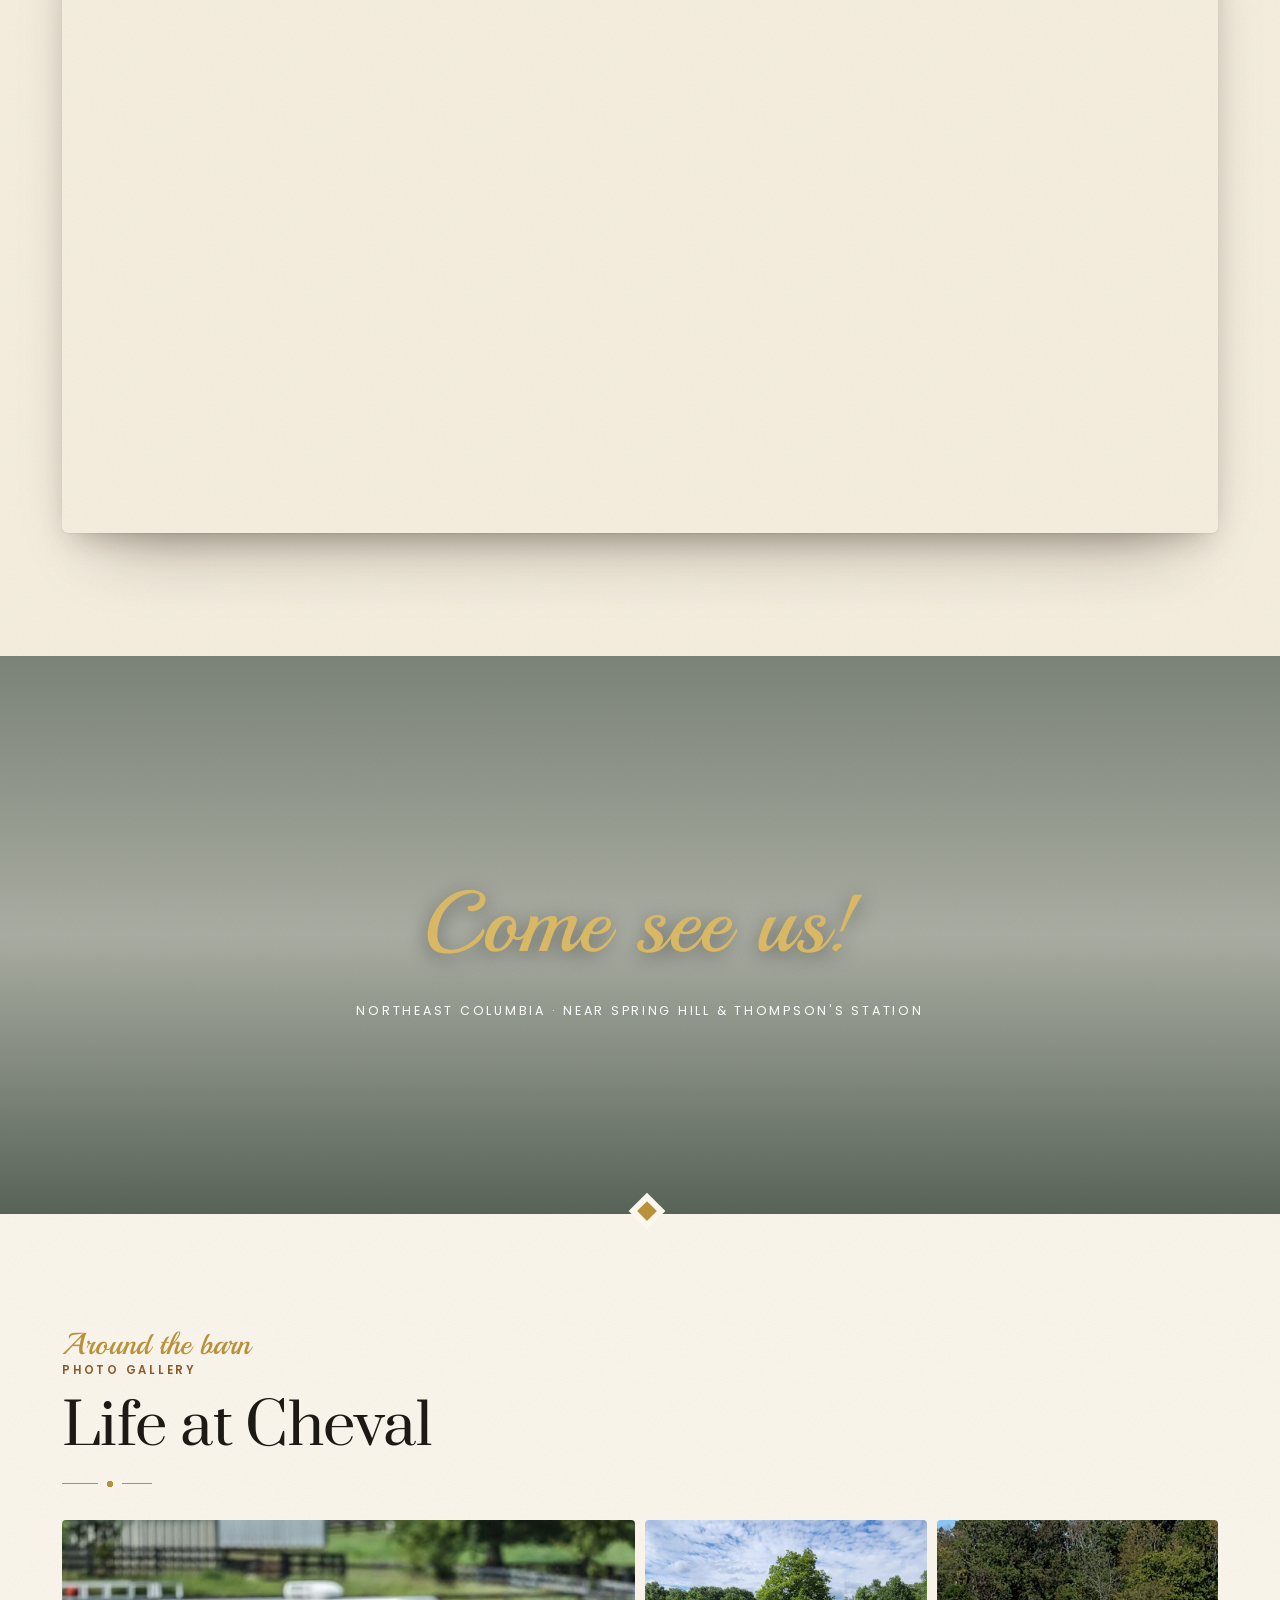
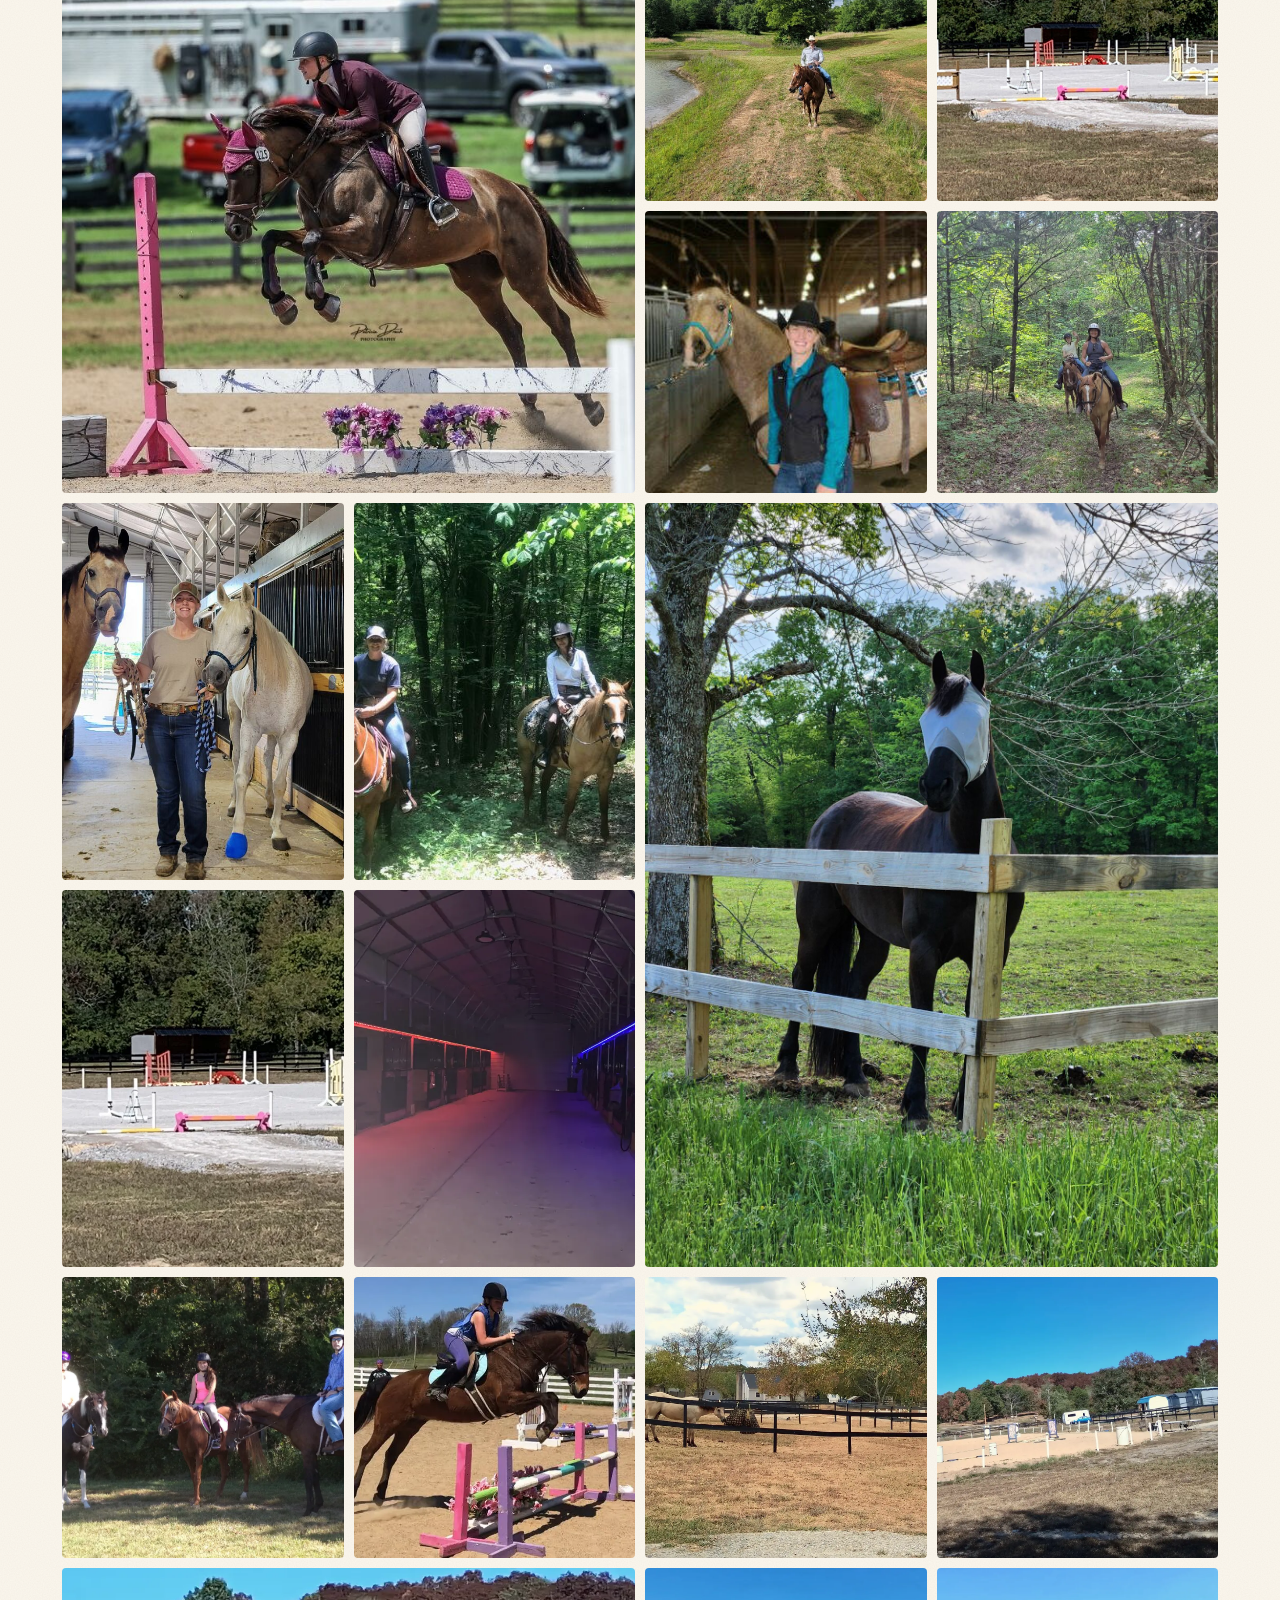
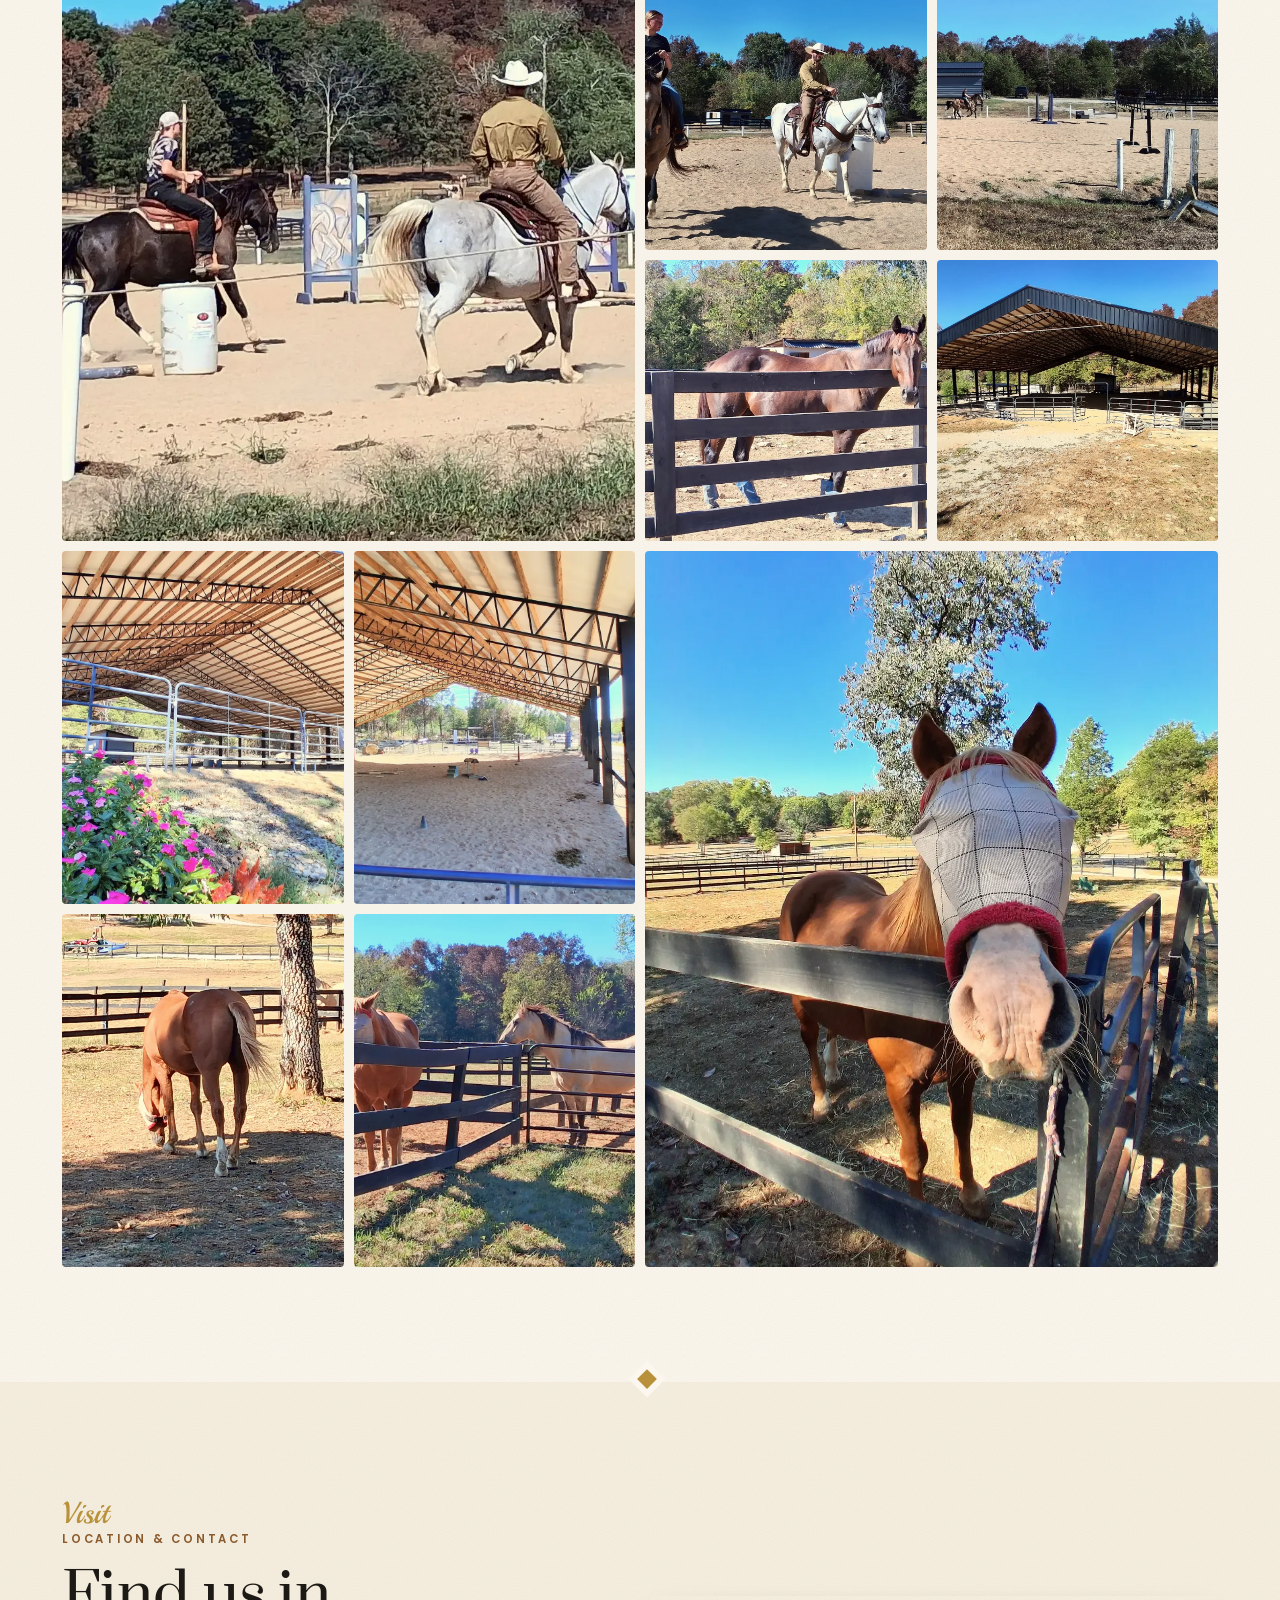
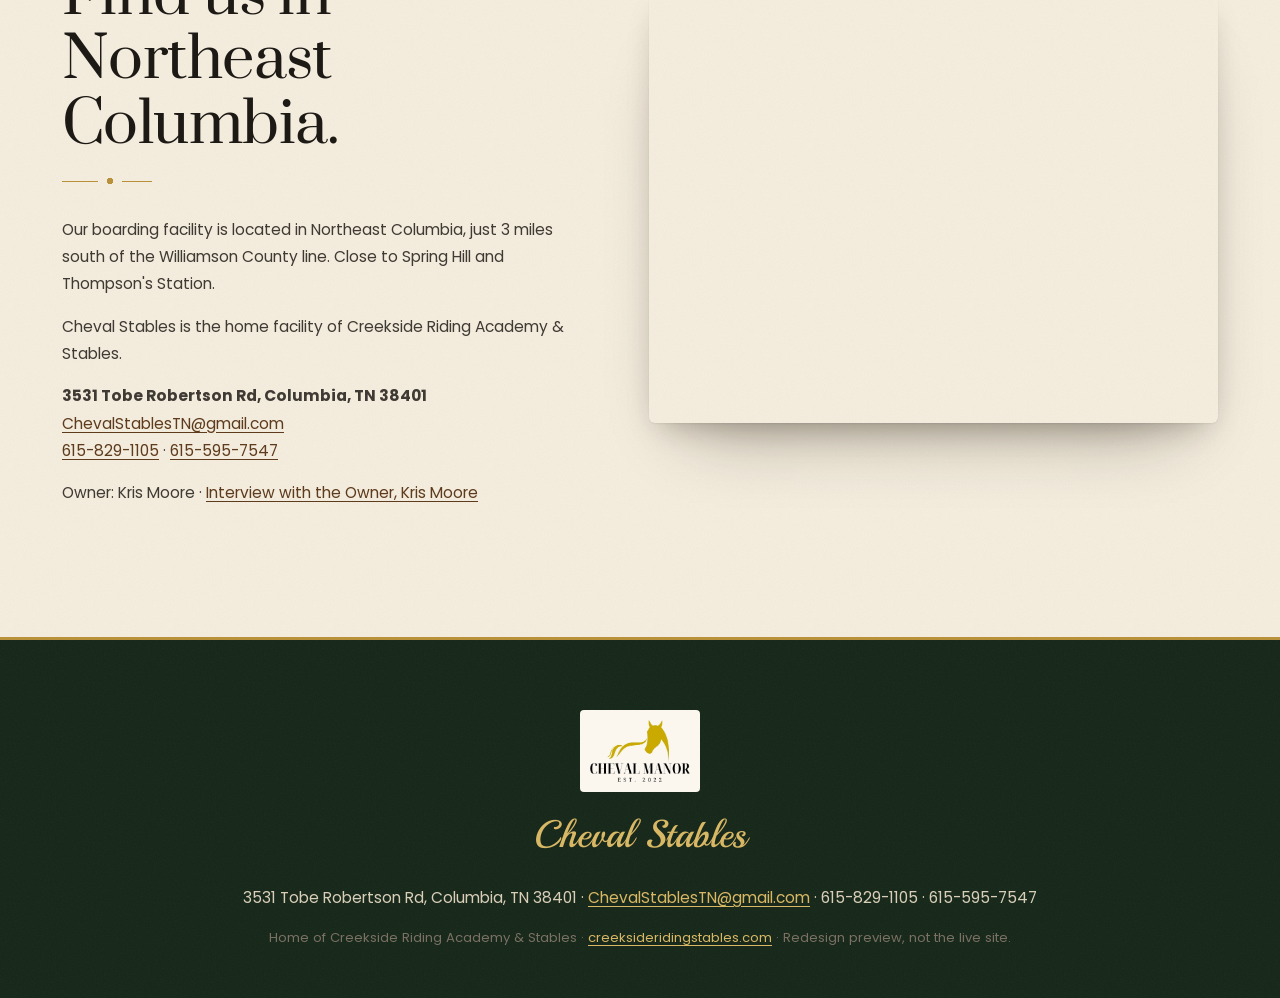
==== commit 130ff716: "Add Mighty Organix demo watermark" ====
--- a/index.html
+++ b/index.html
@@ -86,4 +86,8 @@
 <iframe class="map" src="https://maps.google.com/maps?q=3531%20Tobe%20Robertson%20Rd%2C%20Columbia%2C%20TN%2038401&output=embed" title="Map" loading="lazy"></iframe></div></section></main>
 <footer><div class="wrap"><img src="img/cheval-logo.png" alt="" class="flogo"><p class="script big">Cheval Stables</p><p>3531 Tobe Robertson Rd, Columbia, TN 38401 · <a href="mailto:ChevalStablesTN@gmail.com">ChevalStablesTN@gmail.com</a> · 615-829-1105 · 615-595-7547</p><p class="fine">Home of Creekside Riding Academy &amp; Stables · <a href="https://creeksideridingstables.com/">creeksideridingstables.com</a> · Redesign preview, not the live site.</p></div></footer>
 <div id="lb" class="lb" hidden><button class="lb-x" aria-label="Close">×</button><button class="lb-p" aria-label="Previous">‹</button><img alt=""><button class="lb-n" aria-label="Next">›</button><p></p></div>
-<script src="js/main.js"></script></body></html>+<script src="js/main.js"></script><!-- mo-watermark -->
+<style>#mo-wm{position:fixed;inset:0;display:flex;flex-direction:column;align-items:center;justify-content:center;pointer-events:none;z-index:2147483000;opacity:.14}#mo-wm img{width:min(55vw,420px);height:auto}#mo-wm span{font:700 clamp(22px,5vw,48px)/1.1 system-ui,sans-serif;color:#111;letter-spacing:.04em;margin-top:8px}#mo-badge{position:fixed;left:10px;bottom:10px;z-index:2147483001;background:rgba(17,17,17,.85);color:#fff;font:600 12px/1 system-ui,sans-serif;padding:7px 10px;border-radius:999px;text-decoration:none;opacity:.85}#mo-badge:hover{opacity:1}</style>
+<div id="mo-wm" aria-hidden="true"><img src="mo-watermark-logo.webp" alt=""><span>Mighty Organix</span></div>
+<a id="mo-badge" href="https://mightyorganix.com" target="_blank" rel="noopener">Demo by Mighty Organix</a>
+</body></html>
